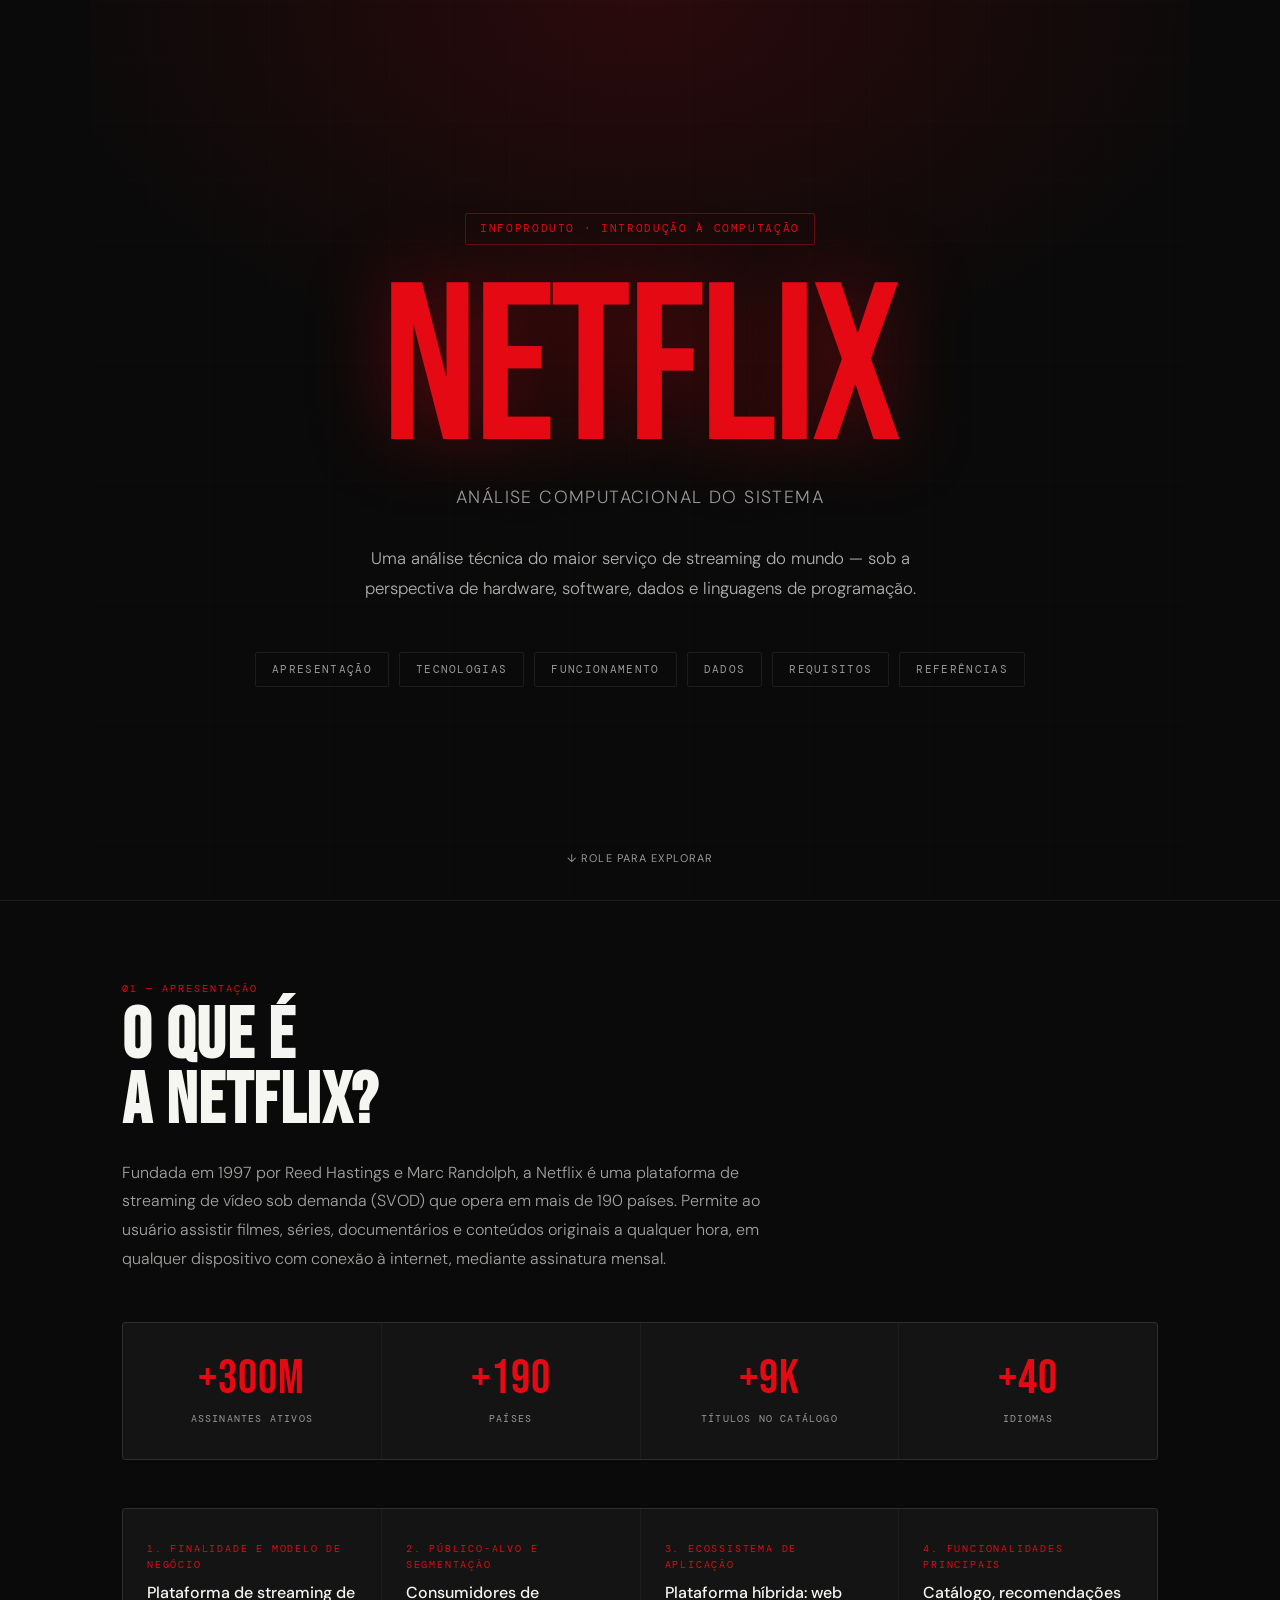
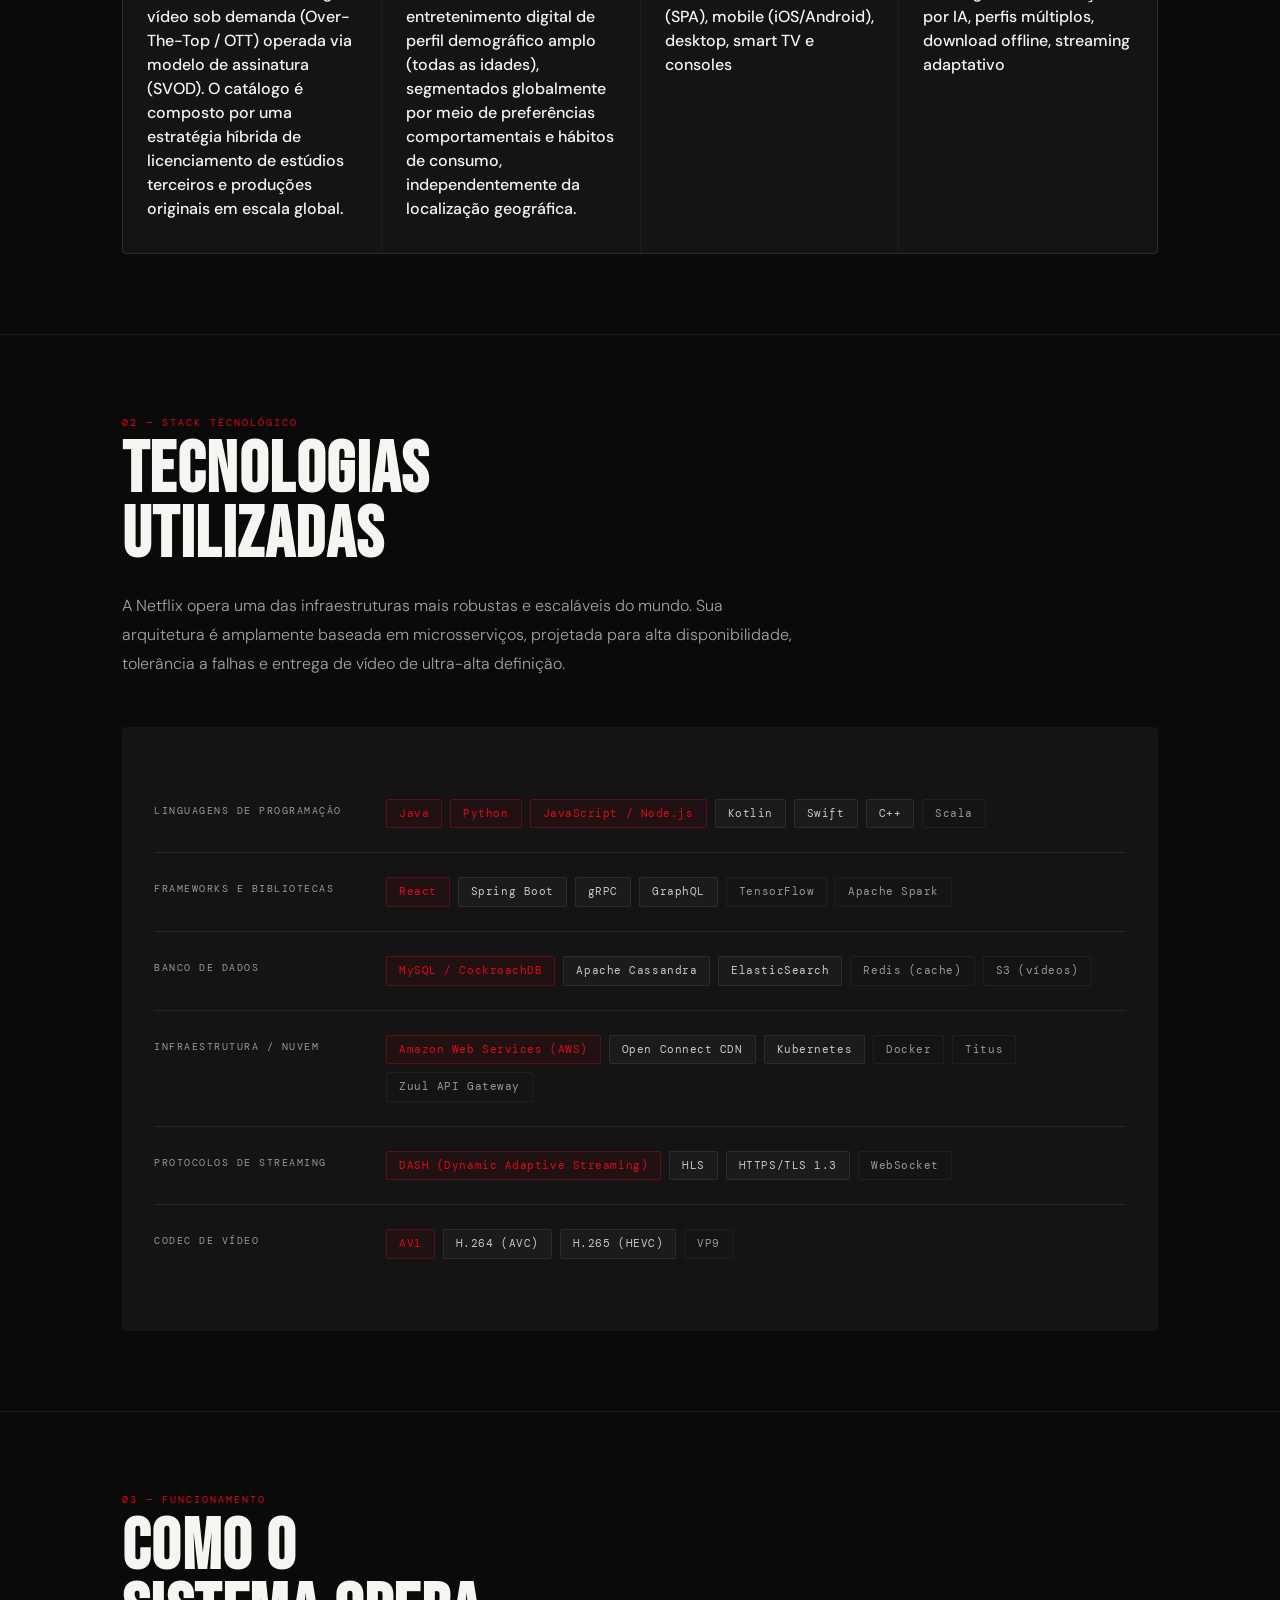
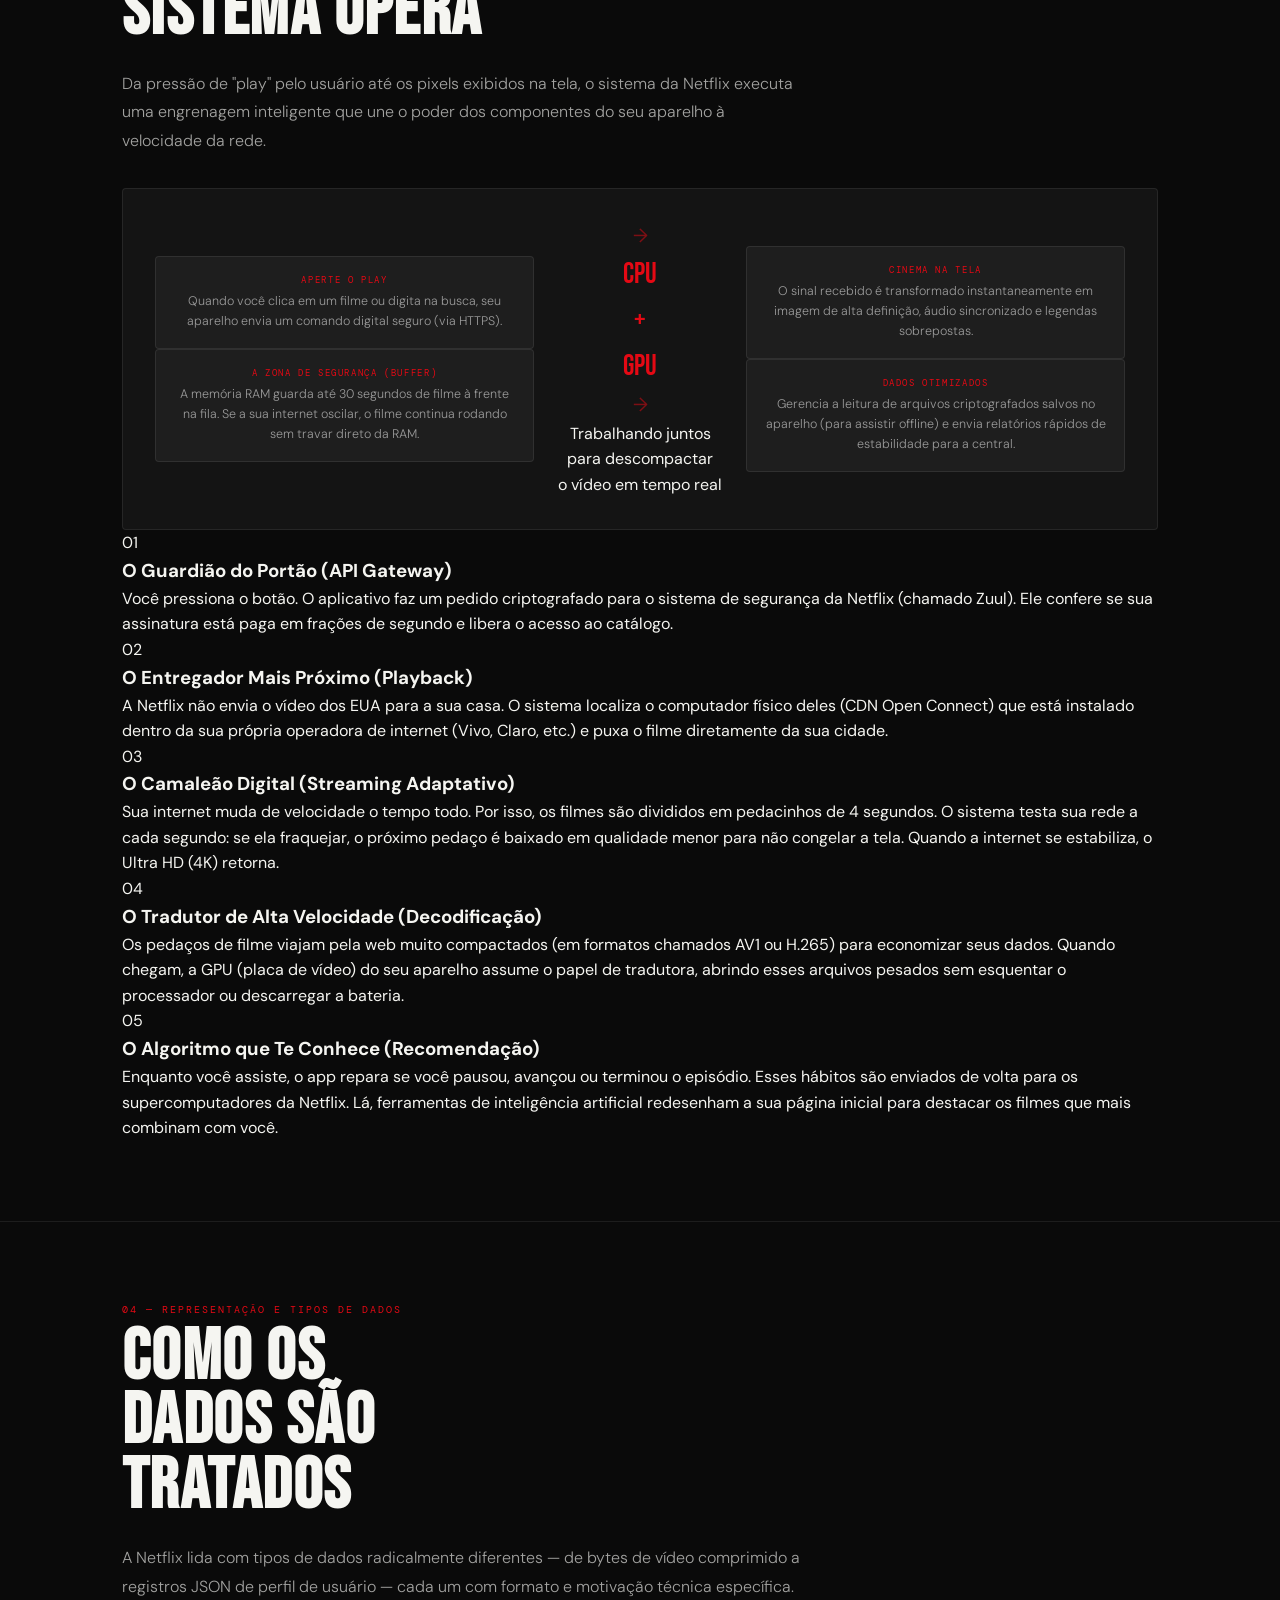
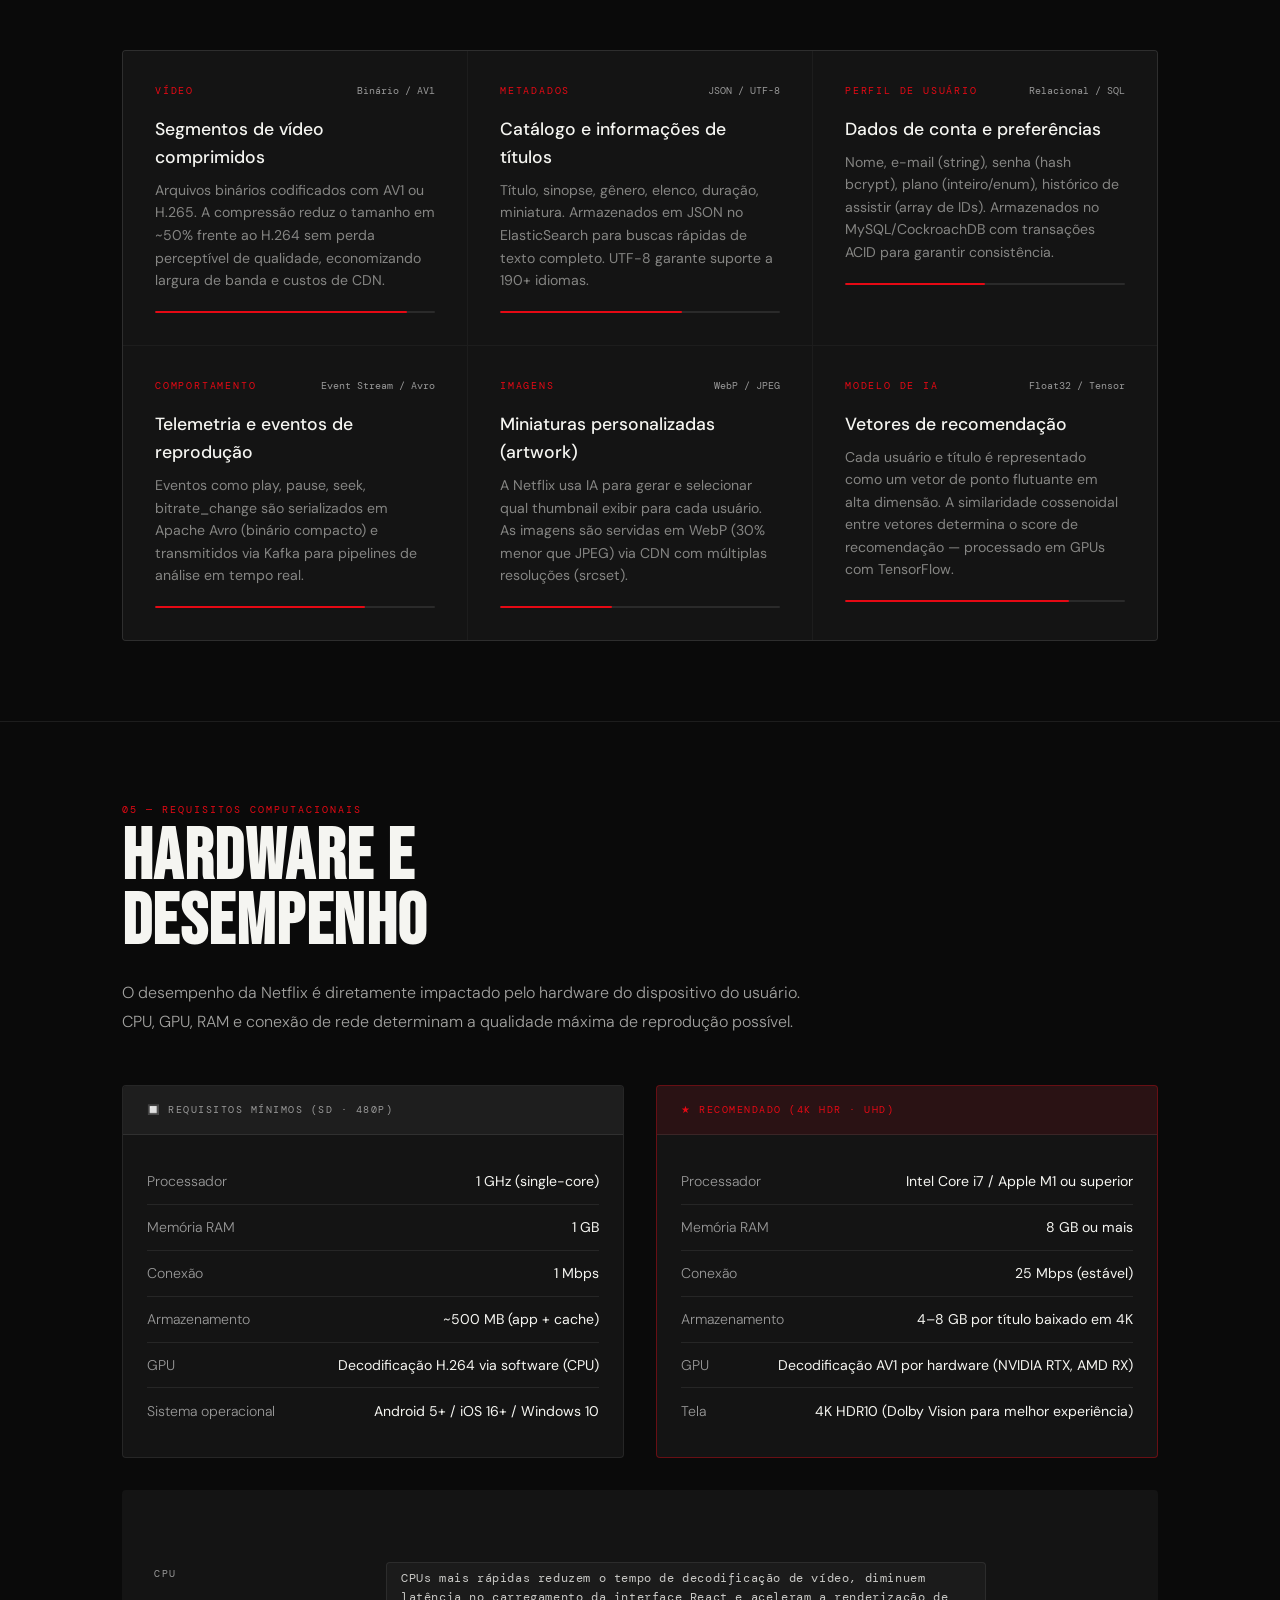
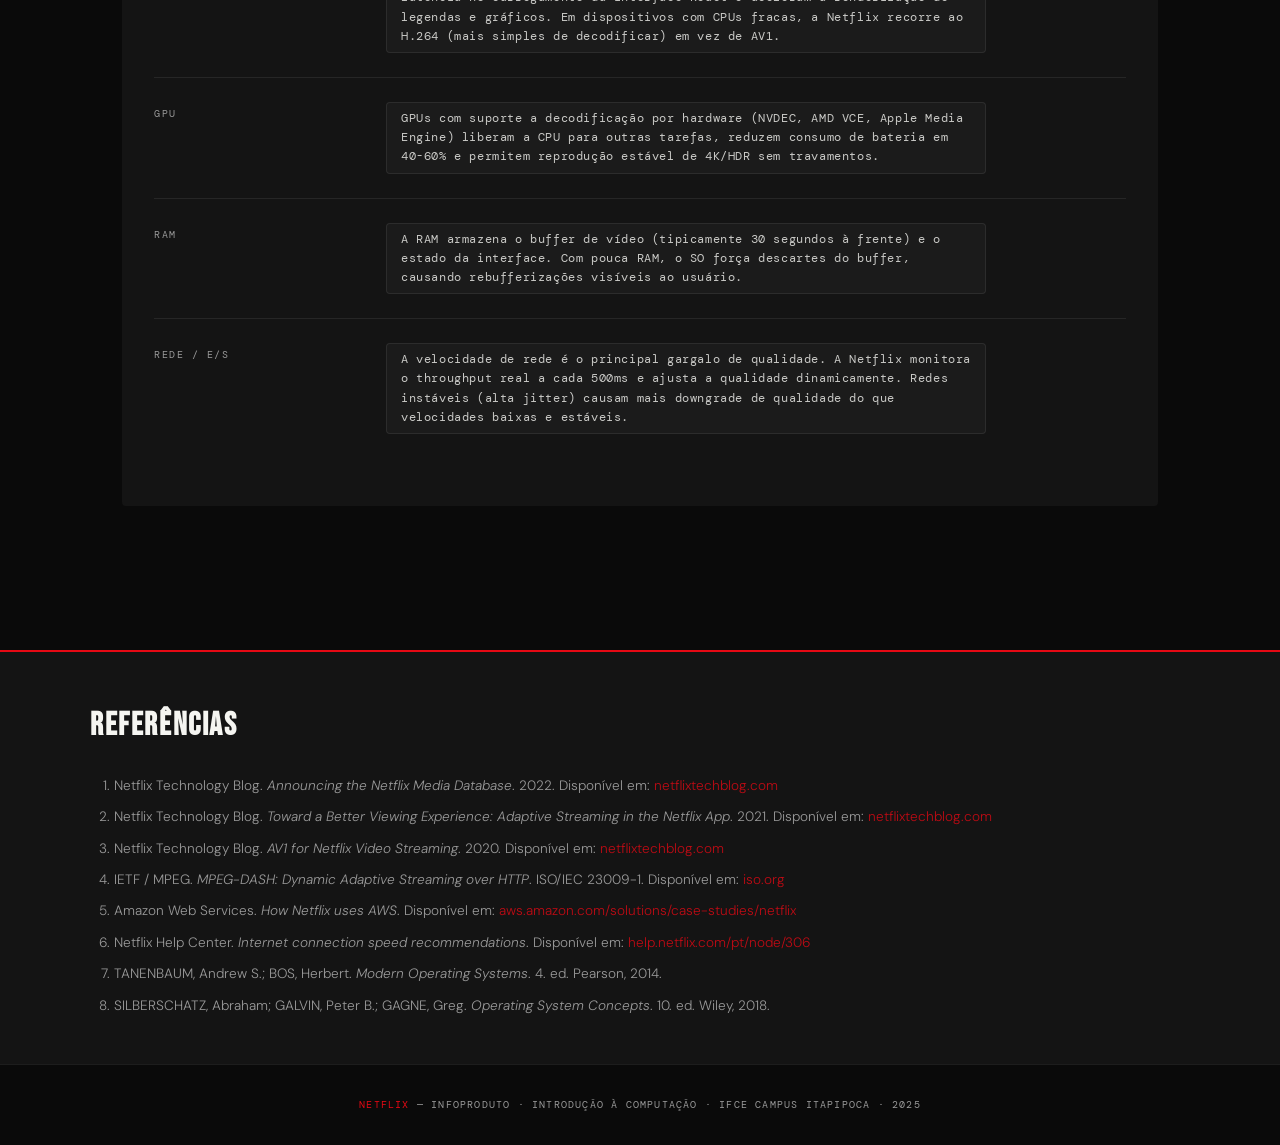
==== index.html @ 0d311b0b "chore: finalize information updates" ====
<!DOCTYPE html>
<html lang="pt-BR">

<head>
  <meta charset="UTF-8">
  <meta name="viewport" content="width=device-width, initial-scale=1.0">
  <title>Netflix</title>
  <link rel="preconnect" href="https://fonts.googleapis.com">
  <link
    href="https://fonts.googleapis.com/css2?family=Bebas+Neue&family=DM+Sans:ital,wght@0,300;0,400;0,500;0,700;1,300&family=DM+Mono:wght@400;500&display=swap"
    rel="stylesheet">

  <!-- Conecta o CSS -->
  <link rel="stylesheet" href="netflix-styles.css">
</head>

<body>
  <!-- HERO -->
  <section class="hero" id="topo">
    <div class="hero-badge">Infoproduto · Introdução à Computação</div>
    <div class="hero-logo">Netflix</div>
    <div class="hero-subtitle">Análise Computacional do Sistema</div>
    <p class="hero-desc">
      Uma análise técnica do maior serviço de streaming do mundo — sob a perspectiva de hardware, software, dados e
      linguagens de programação.
    </p>
    <nav class="hero-nav">
      <a href="#apresentacao">Apresentação</a>
      <a href="#tecnologias">Tecnologias</a>
      <a href="#funcionamento">Funcionamento</a>
      <a href="#dados">Dados</a>
      <a href="#requisitos">Requisitos</a>
      <a href="#referencias">Referências</a>
    </nav>
    <div class="scroll-hint">↓ role para explorar</div>
  </section>

  <hr class="divider">

  <!-- APRESENTAÇÃO -->
  <section id="apresentacao">
    <div class="reveal">
      <div class="section-label">01 — Apresentação</div>
      <h2 class="section-title">O que é<br>a Netflix?</h2>
      <p class="section-body">
        Fundada em 1997 por Reed Hastings e Marc Randolph, a Netflix é uma plataforma de streaming de vídeo sob demanda
        (SVOD) que opera em mais de 190 países. Permite ao usuário assistir filmes, séries, documentários e conteúdos
        originais a qualquer hora, em qualquer dispositivo com conexão à internet, mediante assinatura mensal.
      </p>
    </div>

    <div class="stats-row reveal">
      <div class="stat-box">
        <div class="stat-num">+300M</div>
        <div class="stat-label">Assinantes ativos</div>
      </div>
      <div class="stat-box">
        <div class="stat-num">+190</div>
        <div class="stat-label">Países</div>
      </div>
      <div class="stat-box">
        <div class="stat-num">+9K</div>
        <div class="stat-label">Títulos no catálogo</div>
      </div>
      <div class="stat-box">
        <div class="stat-num">+40</div>
        <div class="stat-label">Idiomas</div>
      </div>
    </div>

    <div class="app-grid reveal">
      <div class="app-card">
        <div class="app-card-title">1. Finalidade e Modelo de Negócio</div>
        <div class="app-card-value">Plataforma de streaming de vídeo sob demanda (Over-The-Top / OTT) operada via modelo
          de assinatura (SVOD). O catálogo é composto por uma estratégia híbrida de licenciamento de estúdios terceiros
          e produções originais em escala global.</div>
      </div>
      <div class="app-card">
        <div class="app-card-title">2. Público-Alvo e Segmentação</div>
        <div class="app-card-value">Consumidores de entretenimento digital de perfil demográfico amplo (todas as
          idades), segmentados globalmente por meio de preferências comportamentais e hábitos de consumo,
          independentemente da localização geográfica.</div>
      </div>
      <div class="app-card">
        <div class="app-card-title">3. Ecossistema de Aplicação</div>
        <div class="app-card-value">Plataforma híbrida: web (SPA), mobile (iOS/Android), desktop, smart TV e consoles
        </div>
      </div>
      <div class="app-card">
        <div class="app-card-title">4. Funcionalidades Principais</div>
        <div class="app-card-value">Catálogo, recomendações por IA, perfis múltiplos, download offline, streaming
          adaptativo</div>
      </div>
    </div>
  </section>

  <hr class="divider">

  <!-- TECNOLOGIAS -->
  <section id="tecnologias">
    <div class="reveal">
      <div class="section-label">02 — Stack Tecnológico</div>
      <h2 class="section-title">Tecnologias<br>Utilizadas</h2>
      <p class="section-body">
        A Netflix opera uma das infraestruturas mais robustas e escaláveis do mundo. Sua arquitetura é amplamente
        baseada em microsserviços, projetada para alta disponibilidade, tolerância a falhas e entrega de vídeo de
        ultra-alta definição.
      </p>
    </div>

    <div class="tech-section reveal">
      <div class="tech-row">
        <div class="tech-category">Linguagens de programação</div>
        <div class="tech-tags">
          <span class="tag tag-red">Java</span>
          <span class="tag tag-red">Python</span>
          <span class="tag tag-red">JavaScript / Node.js</span>
          <span class="tag tag-white">Kotlin</span>
          <span class="tag tag-white">Swift</span>
          <span class="tag tag-white">C++</span>
          <span class="tag tag-dim">Scala</span>
        </div>
      </div>
      <div class="tech-row">
        <div class="tech-category">Frameworks e bibliotecas</div>
        <div class="tech-tags">
          <span class="tag tag-red">React</span>
          <span class="tag tag-white">Spring Boot</span>
          <span class="tag tag-white">gRPC</span>
          <span class="tag tag-white">GraphQL</span>
          <span class="tag tag-dim">TensorFlow</span>
          <span class="tag tag-dim">Apache Spark</span>
        </div>
      </div>
      <div class="tech-row">
        <div class="tech-category">Banco de dados</div>
        <div class="tech-tags">
          <span class="tag tag-red">MySQL / CockroachDB</span>
          <span class="tag tag-white">Apache Cassandra</span>
          <span class="tag tag-white">ElasticSearch</span>
          <span class="tag tag-dim">Redis (cache)</span>
          <span class="tag tag-dim">S3 (vídeos)</span>
        </div>
      </div>
      <div class="tech-row">
        <div class="tech-category">Infraestrutura / Nuvem</div>
        <div class="tech-tags">
          <span class="tag tag-red">Amazon Web Services (AWS)</span>
          <span class="tag tag-white">Open Connect CDN</span>
          <span class="tag tag-white">Kubernetes</span>
          <span class="tag tag-dim">Docker</span>
          <span class="tag tag-dim">Titus</span>
          <span class="tag tag-dim">Zuul API Gateway</span>
        </div>
      </div>
      <div class="tech-row">
        <div class="tech-category">Protocolos de streaming</div>
        <div class="tech-tags">
          <span class="tag tag-red">DASH (Dynamic Adaptive Streaming)</span>
          <span class="tag tag-white">HLS</span>
          <span class="tag tag-white">HTTPS/TLS 1.3</span>
          <span class="tag tag-dim">WebSocket</span>
        </div>
      </div>
      <div class="tech-row">
        <div class="tech-category">Codec de vídeo</div>
        <div class="tech-tags">
          <span class="tag tag-red">AV1</span>
          <span class="tag tag-white">H.264 (AVC)</span>
          <span class="tag tag-white">H.265 (HEVC)</span>
          <span class="tag tag-dim">VP9</span>
        </div>
      </div>
    </div>
  </section>

  <hr class="divider">

  <!-- FUNCIONAMENTO -->
  <section id="funcionamento">
    <div class="reveal">
      <div class="section-label">03 — Funcionamento</div>
      <h2 class="section-title">Como o<br>Sistema Opera</h2>
      <p class="section-body">
        Da pressão de "play" pelo usuário até os pixels exibidos na tela, o sistema da Netflix executa uma engrenagem
        inteligente que une o poder dos componentes do seu aparelho à velocidade da rede.
      </p>
    </div>

    <!-- CPU/Memória diagram -->
    <div class="cpu-diagram reveal">
      <div>
        <div class="cpu-box margin-bottom-sm">
          <div class="cpu-box-title">Aperte o Play</div>
          <div class="cpu-box-sub">Quando você clica em um filme ou digita na busca, seu aparelho envia um comando
            digital seguro (via HTTPS).</div>
        </div>
        <div class="cpu-box">
          <div class="cpu-box-title">A Zona de Segurança (Buffer)</div>
          <div class="cpu-box-sub">A memória RAM guarda até 30 segundos de filme à frente na fila. Se a sua internet
            oscilar, o filme continua rodando sem travar direto da RAM.</div>
        </div>
      </div>

      <div class="cpu-center">
        <span class="arrow">→</span>
        <span class="cpu-center-label">CPU<br>+<br>GPU</span>
        <span class="arrow">→</span>
        <br>
        <span class="cpu-center-subtext">
          Trabalhando juntos<br>para descompactar<br>o vídeo em tempo real
        </span>
      </div>

      <div>
        <div class="cpu-box margin-bottom-sm">
          <div class="cpu-box-title">Cinema na Tela</div>
          <div class="cpu-box-sub">O sinal recebido é transformado instantaneamente em imagem de alta definição, áudio
            sincronizado e legendas sobrepostas.</div>
        </div>
        <div class="cpu-box">
          <div class="cpu-box-title">Dados Otimizados</div>
          <div class="cpu-box-sub">Gerencia a leitura de arquivos criptografados salvos no aparelho (para assistir
            offline) e envia relatórios rápidos de estabilidade para a central.</div>
        </div>
      </div>
    </div>

    <!-- <div class="flow reveal" style="margin-top:2rem"> -->
<div class="timeline-section reveal">
    
    <div class="timeline-item">
      <div class="timeline-num">01</div>
      <div class="timeline-content">
        <h3>O Guardião do Portão <span class="tech-term">(API Gateway)</span></h3>
        <p>Você pressiona o botão. O aplicativo faz um pedido criptografado para o sistema de segurança da Netflix (chamado Zuul). Ele confere se sua assinatura está paga em frações de segundo e libera o acesso ao catálogo.</p>
      </div>
    </div>

    <div class="timeline-item">
      <div class="timeline-num">02</div>
      <div class="timeline-content">
        <h3>O Entregador Mais Próximo <span class="tech-term">(Playback)</span></h3>
        <p>A Netflix não envia o vídeo dos EUA para a sua casa. O sistema localiza o computador físico deles (CDN Open Connect) que está instalado dentro da sua própria operadora de internet (Vivo, Claro, etc.) e puxa o filme diretamente da sua cidade.</p>
      </div>
    </div>

    <div class="timeline-item">
      <div class="timeline-num">03</div>
      <div class="timeline-content">
        <h3>O Camaleão Digital <span class="tech-term">(Streaming Adaptativo)</span></h3>
        <p>Sua internet muda de velocidade o tempo todo. Por isso, os filmes são divididos em pedacinhos de 4 segundos. O sistema testa sua rede a cada segundo: se ela fraquejar, o próximo pedaço é baixado em qualidade menor para não congelar a tela. Quando a internet se estabiliza, o Ultra HD (4K) retorna.</p>
      </div>
    </div>

    <div class="timeline-item">
      <div class="timeline-num">04</div>
      <div class="timeline-content">
        <h3>O Tradutor de Alta Velocidade <span class="tech-term">(Decodificação)</span></h3>
        <p>Os pedaços de filme viajam pela web muito compactados (em formatos chamados AV1 ou H.265) para economizar seus dados. Quando chegam, a GPU (placa de vídeo) do seu aparelho assume o papel de tradutora, abrindo esses arquivos pesados sem esquentar o processador ou descarregar a bateria.</p>
      </div>
    </div>

    <div class="timeline-item">
      <div class="timeline-num">05</div>
      <div class="timeline-content">
        <h3>O Algoritmo que Te Conhece <span class="tech-term">(Recomendação)</span></h3>
        <p>Enquanto você assiste, o app repara se você pausou, avançou ou terminou o episódio. Esses hábitos são enviados de volta para os supercomputadores da Netflix. Lá, ferramentas de inteligência artificial redesenham a sua página inicial para destacar os filmes que mais combinam com você.</p>
      </div>
    </div>

  </div>
</section>

<hr class="divider">

  <!-- DADOS -->
  <section id="dados">
    <div class="reveal">
      <div class="section-label">04 — Representação e Tipos de Dados</div>
      <h2 class="section-title">Como os<br>Dados São<br>Tratados</h2>
      <p class="section-body">
        A Netflix lida com tipos de dados radicalmente diferentes — de bytes de vídeo comprimido a registros JSON de
        perfil de usuário — cada um com formato e motivação técnica específica.
      </p>
    </div>

    <div class="data-grid reveal">
      <div class="data-card">
        <div class="data-card-header">
          <div class="data-type-label">Vídeo</div>
          <div class="data-format">Binário / AV1</div>
        </div>
        <div class="data-name">Segmentos de vídeo comprimidos</div>
        <div class="data-desc">Arquivos binários codificados com AV1 ou H.265. A compressão reduz o tamanho em ~50%
          frente ao H.264 sem perda perceptível de qualidade, economizando largura de banda e custos de CDN.</div>
        <div class="data-bar">
          <div class="data-bar-fill" style="width:90%"></div>
        </div>
      </div>
      <div class="data-card">
        <div class="data-card-header">
          <div class="data-type-label">Metadados</div>
          <div class="data-format">JSON / UTF-8</div>
        </div>
        <div class="data-name">Catálogo e informações de títulos</div>
        <div class="data-desc">Título, sinopse, gênero, elenco, duração, miniatura. Armazenados em JSON no ElasticSearch
          para buscas rápidas de texto completo. UTF-8 garante suporte a 190+ idiomas.</div>
        <div class="data-bar">
          <div class="data-bar-fill" style="width:65%"></div>
        </div>
      </div>
      <div class="data-card">
        <div class="data-card-header">
          <div class="data-type-label">Perfil de usuário</div>
          <div class="data-format">Relacional / SQL</div>
        </div>
        <div class="data-name">Dados de conta e preferências</div>
        <div class="data-desc">Nome, e-mail (string), senha (hash bcrypt), plano (inteiro/enum), histórico de assistir
          (array de IDs). Armazenados no MySQL/CockroachDB com transações ACID para garantir consistência.</div>
        <div class="data-bar">
          <div class="data-bar-fill" style="width:50%"></div>
        </div>
      </div>
      <div class="data-card">
        <div class="data-card-header">
          <div class="data-type-label">Comportamento</div>
          <div class="data-format">Event Stream / Avro</div>
        </div>
        <div class="data-name">Telemetria e eventos de reprodução</div>
        <div class="data-desc">Eventos como play, pause, seek, bitrate_change são serializados em Apache Avro (binário
          compacto) e transmitidos via Kafka para pipelines de análise em tempo real.</div>
        <div class="data-bar">
          <div class="data-bar-fill" style="width:75%"></div>
        </div>
      </div>
      <div class="data-card">
        <div class="data-card-header">
          <div class="data-type-label">Imagens</div>
          <div class="data-format">WebP / JPEG</div>
        </div>
        <div class="data-name">Miniaturas personalizadas (artwork)</div>
        <div class="data-desc">A Netflix usa IA para gerar e selecionar qual thumbnail exibir para cada usuário. As
          imagens são servidas em WebP (30% menor que JPEG) via CDN com múltiplas resoluções (srcset).</div>
        <div class="data-bar">
          <div class="data-bar-fill" style="width:40%"></div>
        </div>
      </div>
      <div class="data-card">
        <div class="data-card-header">
          <div class="data-type-label">Modelo de IA</div>
          <div class="data-format">Float32 / Tensor</div>
        </div>
        <div class="data-name">Vetores de recomendação</div>
        <div class="data-desc">Cada usuário e título é representado como um vetor de ponto flutuante em alta dimensão. A
          similaridade cossenoidal entre vetores determina o score de recomendação — processado em GPUs com TensorFlow.
        </div>
        <div class="data-bar">
          <div class="data-bar-fill" style="width:80%"></div>
        </div>
      </div>
    </div>
  </section>

  <hr class="divider">

  <!-- REQUISITOS -->
  <section id="requisitos">
    <div class="reveal">
      <div class="section-label">05 — Requisitos Computacionais</div>
      <h2 class="section-title">Hardware e<br>Desempenho</h2>
      <p class="section-body">
        O desempenho da Netflix é diretamente impactado pelo hardware do dispositivo do usuário. CPU, GPU, RAM e conexão
        de rede determinam a qualidade máxima de reprodução possível.
      </p>
    </div>

    <div class="req-container reveal">
      <div class="req-card">
        <div class="req-header">
          <div class="req-label">🔲 Requisitos mínimos (SD · 480p)</div>
        </div>
        <div class="req-body">
          <div class="req-row"><span class="req-key">Processador</span><span class="req-val">1 GHz (single-core)</span>
          </div>
          <div class="req-row"><span class="req-key">Memória RAM</span><span class="req-val">1 GB</span></div>
          <div class="req-row"><span class="req-key">Conexão</span><span class="req-val">1 Mbps</span></div>
          <div class="req-row"><span class="req-key">Armazenamento</span><span class="req-val">~500 MB (app +
              cache)</span></div>
          <div class="req-row"><span class="req-key">GPU</span><span class="req-val">Decodificação H.264 via software
              (CPU)</span></div>
          <div class="req-row"><span class="req-key">Sistema operacional</span><span class="req-val">Android 5+ / iOS
              16+ / Windows 10</span></div>
        </div>
      </div>
      <div class="req-card recommended">
        <div class="req-header rec-header">
          <div class="req-label rec">★ Recomendado (4K HDR · UHD)</div>
        </div>
        <div class="req-body">
          <div class="req-row"><span class="req-key">Processador</span><span class="req-val">Intel Core i7 / Apple M1 ou
              superior</span></div>
          <div class="req-row"><span class="req-key">Memória RAM</span><span class="req-val">8 GB ou mais</span></div>
          <div class="req-row"><span class="req-key">Conexão</span><span class="req-val">25 Mbps (estável)</span></div>
          <div class="req-row"><span class="req-key">Armazenamento</span><span class="req-val">4–8 GB por título baixado
              em 4K</span></div>
          <div class="req-row"><span class="req-key">GPU</span><span class="req-val">Decodificação AV1 por hardware
              (NVIDIA RTX, AMD RX)</span></div>
          <div class="req-row"><span class="req-key">Tela</span><span class="req-val">4K HDR10 (Dolby Vision para melhor
              experiência)</span></div>
        </div>
      </div>
    </div>

    <!-- Impacto do hardware -->
    <div class="tech-section reveal" style="margin-top:2rem">
      <div class="tech-row">
        <div class="tech-category">CPU</div>
        <div class="tech-tags">
          <span class="tag tag-white"
            style="font-size:12px;padding:6px 14px;white-space:normal;max-width:600px;border-radius:4px">
            CPUs mais rápidas reduzem o tempo de decodificação de vídeo, diminuem latência no carregamento da interface
            React e aceleram a renderização de legendas e gráficos. Em dispositivos com CPUs fracas, a Netflix recorre
            ao H.264 (mais simples de decodificar) em vez de AV1.
          </span>
        </div>
      </div>
      <div class="tech-row">
        <div class="tech-category">GPU</div>
        <div class="tech-tags">
          <span class="tag tag-white"
            style="font-size:12px;padding:6px 14px;white-space:normal;max-width:600px;border-radius:4px">
            GPUs com suporte a decodificação por hardware (NVDEC, AMD VCE, Apple Media Engine) liberam a CPU para outras
            tarefas, reduzem consumo de bateria em 40-60% e permitem reprodução estável de 4K/HDR sem travamentos.
          </span>
        </div>
      </div>
      <div class="tech-row">
        <div class="tech-category">RAM</div>
        <div class="tech-tags">
          <span class="tag tag-white"
            style="font-size:12px;padding:6px 14px;white-space:normal;max-width:600px;border-radius:4px">
            A RAM armazena o buffer de vídeo (tipicamente 30 segundos à frente) e o estado da interface. Com pouca RAM,
            o SO força descartes do buffer, causando rebufferizações visíveis ao usuário.
          </span>
        </div>
      </div>
      <div class="tech-row">
        <div class="tech-category">Rede / E/S</div>
        <div class="tech-tags">
          <span class="tag tag-white"
            style="font-size:12px;padding:6px 14px;white-space:normal;max-width:600px;border-radius:4px">
            A velocidade de rede é o principal gargalo de qualidade. A Netflix monitora o throughput real a cada 500ms e
            ajusta a qualidade dinamicamente. Redes instáveis (alta jitter) causam mais downgrade de qualidade do que
            velocidades baixas e estáveis.
          </span>
        </div>
      </div>
    </div>
  </section>

  <!-- REFERÊNCIAS -->
  <div class="refs" id="referencias">
    <div class="refs-inner">
      <h2>Referências</h2>
      <ol>
        <li>Netflix Technology Blog. <em>Announcing the Netflix Media Database</em>. 2022. Disponível em: <a
            href="https://netflixtechblog.com" target="_blank">netflixtechblog.com</a></li>
        <li>Netflix Technology Blog. <em>Toward a Better Viewing Experience: Adaptive Streaming in the Netflix App</em>.
          2021. Disponível em: <a href="https://netflixtechblog.com" target="_blank">netflixtechblog.com</a></li>
        <li>Netflix Technology Blog. <em>AV1 for Netflix Video Streaming</em>. 2020. Disponível em: <a
            href="https://netflixtechblog.com" target="_blank">netflixtechblog.com</a></li>
        <li>IETF / MPEG. <em>MPEG-DASH: Dynamic Adaptive Streaming over HTTP</em>. ISO/IEC 23009-1. Disponível em: <a
            href="https://www.iso.org" target="_blank">iso.org</a></li>
        <li>Amazon Web Services. <em>How Netflix uses AWS</em>. Disponível em: <a
            href="https://aws.amazon.com/solutions/case-studies/netflix/"
            target="_blank">aws.amazon.com/solutions/case-studies/netflix</a></li>
        <li>Netflix Help Center. <em>Internet connection speed recommendations</em>. Disponível em: <a
            href="https://help.netflix.com/pt/node/306" target="_blank">help.netflix.com/pt/node/306</a></li>
        <li>TANENBAUM, Andrew S.; BOS, Herbert. <em>Modern Operating Systems</em>. 4. ed. Pearson, 2014.</li>
        <li>SILBERSCHATZ, Abraham; GALVIN, Peter B.; GAGNE, Greg. <em>Operating System Concepts</em>. 10. ed. Wiley,
          2018.</li>
      </ol>
    </div>
  </div>

  <footer>
    <span>Netflix</span> — Infoproduto · Introdução à Computação · IFCE Campus Itapipoca · 2025
  </footer>
  <script src="netflix-script.js"></script>
</body>

</html>
---- netflix-styles.css ----
*, *::before, *::after { box-sizing: border-box; margin: 0; padding: 0; }

  :root {
    --red: #E50914;
    --red-dark: #b20710;
    --red-glow: rgba(229,9,20,0.18);
    --black: #0a0a0a;
    --surface: #141414;
    --surface2: #1e1e1e;
    --surface3: #2a2a2a;
    --text: #f5f5f1;
    --muted: #999;
    --border: rgba(255,255,255,0.08);
    --accent: #E50914;
  }

  html { scroll-behavior: smooth; }

  body {
    font-family: 'DM Sans', sans-serif;
    background: var(--black);
    color: var(--text);
    overflow-x: hidden;
    line-height: 1.6;
  }

  /* ── HERO ── */
  .hero {
    min-height: 100vh;
    display: flex;
    flex-direction: column;
    justify-content: center;
    align-items: center;
    text-align: center;
    position: relative;
    padding: 2rem;
    background:
      radial-gradient(ellipse 80% 60% at 50% 0%, rgba(229,9,20,0.15) 0%, transparent 70%),
      var(--black);
    overflow: hidden;
  }

  .hero::before {
    content: '';
    position: absolute;
    inset: 0;
    background-image:
      repeating-linear-gradient(0deg, transparent, transparent 59px, rgba(255,255,255,0.02) 60px),
      repeating-linear-gradient(90deg, transparent, transparent 59px, rgba(255,255,255,0.02) 60px);
    pointer-events: none;
  }

  .hero-badge {
    display: inline-block;
    font-family: 'DM Mono', monospace;
    font-size: 11px;
    letter-spacing: 0.15em;
    text-transform: uppercase;
    color: var(--red);
    border: 1px solid rgba(229,9,20,0.4);
    padding: 6px 14px;
    border-radius: 2px;
    margin-bottom: 2rem;
    animation: fadeUp 0.6s ease both;
  }

  .hero-logo {
    font-family: 'Bebas Neue', sans-serif;
    font-size: clamp(5rem, 18vw, 14rem);
    letter-spacing: -0.02em;
    color: var(--red);
    line-height: 0.85;
    animation: fadeUp 0.7s 0.1s ease both;
    text-shadow: 0 0 80px rgba(229,9,20,0.4);
  }

  .hero-subtitle {
    font-size: clamp(0.85rem, 2vw, 1.1rem);
    color: var(--muted);
    font-weight: 300;
    letter-spacing: 0.08em;
    text-transform: uppercase;
    margin-top: 1rem;
    animation: fadeUp 0.7s 0.2s ease both;
  }

  .hero-desc {
    max-width: 560px;
    font-size: 1.05rem;
    color: rgba(245,245,241,0.7);
    margin: 2rem auto 3rem;
    font-weight: 300;
    line-height: 1.8;
    animation: fadeUp 0.7s 0.3s ease both;
  }

  .hero-nav {
    display: flex;
    flex-wrap: wrap;
    gap: 10px;
    justify-content: center;
    animation: fadeUp 0.7s 0.4s ease both;
  }

  .hero-nav a {
    font-family: 'DM Mono', monospace;
    font-size: 11px;
    letter-spacing: 0.12em;
    text-transform: uppercase;
    color: var(--muted);
    text-decoration: none;
    border: 1px solid var(--border);
    padding: 8px 16px;
    border-radius: 2px;
    transition: all 0.2s;
  }

  .hero-nav a:hover {
    color: var(--text);
    border-color: rgba(255,255,255,0.25);
    background: rgba(255,255,255,0.04);
  }

  .scroll-hint {
    position: absolute;
    bottom: 2rem;
    font-size: 11px;
    color: var(--muted);
    letter-spacing: 0.1em;
    text-transform: uppercase;
    animation: pulse 2s infinite;
  }

  /* ── SECTIONS ── */
  section {
    padding: 5rem 2rem;
    max-width: 1100px;
    margin: 0 auto;
  }

  .section-label {
    font-family: 'DM Mono', monospace;
    font-size: 10px;
    letter-spacing: 0.2em;
    text-transform: uppercase;
    color: var(--red);
    margin-bottom: 0.5rem;
  }

  .section-title {
    font-family: 'Bebas Neue', sans-serif;
    font-size: clamp(2.5rem, 6vw, 4.5rem);
    line-height: 0.9;
    letter-spacing: 0.02em;
    margin-bottom: 1.5rem;
    color: var(--text);
  }

  .section-body {
    color: rgba(245,245,241,0.65);
    font-size: 1rem;
    line-height: 1.8;
    font-weight: 300;
    max-width: 680px;
  }

  /* ── DIVIDER ── */
  .divider {
    border: none;
    border-top: 1px solid var(--border);
    margin: 0;
  }

  /* ── APRESENTAÇÃO ── */
  .app-grid {
    display: grid;
    grid-template-columns: repeat(auto-fit, minmax(220px, 1fr));
    gap: 1px;
    background: var(--border);
    border: 1px solid var(--border);
    border-radius: 4px;
    overflow: hidden;
    margin-top: 3rem;
  }

  .app-card {
    background: var(--surface);
    padding: 2rem 1.5rem;
    transition: background 0.2s;
  }

  .app-card:hover { background: var(--surface2); }

  .app-card-icon {
    font-size: 1.8rem;
    margin-bottom: 1rem;
  }

  .app-card-title {
    font-family: 'DM Mono', monospace;
    font-size: 10px;
    letter-spacing: 0.18em;
    text-transform: uppercase;
    color: var(--red);
    margin-bottom: 0.5rem;
  }

  .app-card-value {
    font-size: 1rem;
    color: var(--text);
    font-weight: 500;
    line-height: 1.5;
  }

  /* ── TECH STACK ── */
  .tech-section { background: var(--surface); border-radius: 4px; padding: 3rem 2rem; margin-top: 3rem; }

  .tech-row {
    display: grid;
    grid-template-columns: 200px 1fr;
    gap: 2rem;
    padding: 1.5rem 0;
    border-bottom: 1px solid var(--border);
    align-items: start;
  }

  .tech-row:last-child { border-bottom: none; }

  .tech-category {
    font-family: 'DM Mono', monospace;
    font-size: 10px;
    letter-spacing: 0.15em;
    text-transform: uppercase;
    color: var(--muted);
    padding-top: 4px;
  }

  .tech-tags {
    display: flex;
    flex-wrap: wrap;
    gap: 8px;
  }

  .tag {
    font-family: 'DM Mono', monospace;
    font-size: 11px;
    letter-spacing: 0.05em;
    padding: 5px 12px;
    border-radius: 2px;
    border: 1px solid;
  }

  .tag-red { color: var(--red); border-color: rgba(229,9,20,0.3); background: rgba(229,9,20,0.06); }
  .tag-white { color: rgba(245,245,241,0.8); border-color: var(--border); background: rgba(255,255,255,0.03); }
  .tag-dim { color: var(--muted); border-color: rgba(255,255,255,0.05); background: transparent; }

  /* ── FLOW ── */
  .flow {
    margin-top: 3rem;
    display: flex;
    flex-direction: column;
    gap: 1px;
  }

  .flow-step {
    display: grid;
    grid-template-columns: 80px 1fr;
    gap: 0;
    background: var(--border);
    border-radius: 0;
    overflow: hidden;
  }

  .flow-step:first-child { border-radius: 4px 4px 0 0; }
  .flow-step:last-child { border-radius: 0 0 4px 4px; }

  .flow-num {
    background: var(--surface2);
    display: flex;
    align-items: center;
    justify-content: center;
    font-family: 'Bebas Neue', sans-serif;
    font-size: 2rem;
    color: var(--red);
    padding: 2rem;
  }

  .flow-content {
    background: var(--surface);
    padding: 1.5rem 2rem;
  }

  .flow-content h3 {
    font-family: 'DM Mono', monospace;
    font-size: 11px;
    letter-spacing: 0.15em;
    text-transform: uppercase;
    color: var(--red);
    margin-bottom: 0.5rem;
  }

  .flow-content p {
    font-size: 0.95rem;
    color: rgba(245,245,241,0.65);
    line-height: 1.7;
    font-weight: 300;
  }

  .flow-content strong { color: var(--text); font-weight: 500; }

  /* ── DADOS ── */
  .data-grid {
    display: grid;
    grid-template-columns: repeat(auto-fit, minmax(300px, 1fr));
    gap: 1px;
    background: var(--border);
    border: 1px solid var(--border);
    border-radius: 4px;
    overflow: hidden;
    margin-top: 3rem;
  }

  .data-card {
    background: var(--surface);
    padding: 2rem;
  }

  .data-card-header {
    display: flex;
    justify-content: space-between;
    align-items: flex-start;
    margin-bottom: 1rem;
  }

  .data-type-label {
    font-family: 'DM Mono', monospace;
    font-size: 10px;
    letter-spacing: 0.18em;
    text-transform: uppercase;
    color: var(--red);
  }

  .data-format {
    font-family: 'DM Mono', monospace;
    font-size: 10px;
    color: var(--muted);
  }

  .data-name {
    font-size: 1.1rem;
    font-weight: 500;
    color: var(--text);
    margin-bottom: 0.5rem;
  }

  .data-desc {
    font-size: 0.88rem;
    color: rgba(245,245,241,0.5);
    line-height: 1.6;
  }

  .data-bar {
    margin-top: 1.2rem;
    height: 2px;
    background: var(--surface3);
    border-radius: 1px;
    overflow: hidden;
  }

  .data-bar-fill {
    height: 100%;
    background: var(--red);
    border-radius: 1px;
  }

  /* ── REQUISITOS ── */
  .req-container {
    display: grid;
    grid-template-columns: 1fr 1fr;
    gap: 2rem;
    margin-top: 3rem;
  }

  @media (max-width: 640px) {
    .req-container { grid-template-columns: 1fr; }
    .tech-row { grid-template-columns: 1fr; gap: 0.5rem; }
    .flow-step { grid-template-columns: 50px 1fr; }
    .flow-num { font-size: 1.5rem; padding: 1rem; }
  }

  .req-card {
    background: var(--surface);
    border: 1px solid var(--border);
    border-radius: 4px;
    overflow: hidden;
  }

  .req-card.recommended { border-color: rgba(229,9,20,0.4); }

  .req-header {
    padding: 1rem 1.5rem;
    background: var(--surface2);
    border-bottom: 1px solid var(--border);
    display: flex;
    align-items: center;
    gap: 0.5rem;
  }

  .req-header.rec-header { background: rgba(229,9,20,0.1); }

  .req-label {
    font-family: 'DM Mono', monospace;
    font-size: 10px;
    letter-spacing: 0.15em;
    text-transform: uppercase;
    color: var(--muted);
  }

  .req-label.rec { color: var(--red); }

  .req-body { padding: 1.5rem; }

  .req-row {
    display: flex;
    justify-content: space-between;
    align-items: flex-start;
    padding: 0.7rem 0;
    border-bottom: 1px solid var(--border);
    font-size: 0.88rem;
    gap: 1rem;
  }

  .req-row:last-child { border-bottom: none; }

  .req-key { color: var(--muted); font-weight: 300; flex-shrink: 0; }
  .req-val { color: var(--text); font-weight: 400; text-align: right; }

  /* ── STATS ── */
  .stats-row {
    display: grid;
    grid-template-columns: repeat(auto-fit, minmax(180px, 1fr));
    gap: 1px;
    background: var(--border);
    border: 1px solid var(--border);
    border-radius: 4px;
    overflow: hidden;
    margin: 3rem 0;
  }

  .stat-box {
    background: var(--surface);
    padding: 2rem 1.5rem;
    text-align: center;
  }

  .stat-num {
    font-family: 'Bebas Neue', sans-serif;
    font-size: 3rem;
    color: var(--red);
    line-height: 1;
    letter-spacing: 0.02em;
  }

  .stat-label {
    font-family: 'DM Mono', monospace;
    font-size: 10px;
    letter-spacing: 0.12em;
    text-transform: uppercase;
    color: var(--muted);
    margin-top: 0.5rem;
  }

  /* ── REFS ── */
  .refs {
    background: var(--surface);
    border-top: 2px solid var(--red);
    padding: 3rem 2rem;
    margin-top: 4rem;
  }

  .refs-inner { max-width: 1100px; margin: 0 auto; }

  .refs h2 {
    font-family: 'Bebas Neue', sans-serif;
    font-size: 2rem;
    color: var(--text);
    margin-bottom: 1.5rem;
    letter-spacing: 0.05em;
  }

  .refs ol {
    padding-left: 1.5rem;
    display: flex;
    flex-direction: column;
    gap: 0.6rem;
  }

  .refs li {
    font-size: 0.85rem;
    color: var(--muted);
    font-weight: 300;
    line-height: 1.6;
  }

  .refs li a { color: rgba(229,9,20,0.8); text-decoration: none; }
  .refs li a:hover { color: var(--red); }

  /* ── FOOTER ── */
  footer {
    background: var(--black);
    border-top: 1px solid var(--border);
    padding: 2rem;
    text-align: center;
    font-family: 'DM Mono', monospace;
    font-size: 10px;
    letter-spacing: 0.12em;
    text-transform: uppercase;
    color: var(--muted);
  }

  footer span { color: var(--red); }

  /* ── ANIMATIONS ── */
  @keyframes fadeUp {
    from { opacity: 0; transform: translateY(20px); }
    to { opacity: 1; transform: translateY(0); }
  }

  @keyframes pulse {
    0%, 100% { opacity: 0.4; }
    50% { opacity: 1; }
  }

  .reveal {
    opacity: 0;
    transform: translateY(24px);
    transition: opacity 0.6s ease, transform 0.6s ease;
  }
  .reveal.visible { opacity: 1; transform: none; }

  /* code blocks */
  .code-block {
    background: var(--surface2);
    border: 1px solid var(--border);
    border-radius: 4px;
    padding: 1.2rem 1.5rem;
    font-family: 'DM Mono', monospace;
    font-size: 0.8rem;
    color: rgba(245,245,241,0.6);
    line-height: 1.7;
    margin-top: 1rem;
    overflow-x: auto;
  }

  .code-block .kw { color: var(--red); }
  .code-block .str { color: #79c0ff; }
  .code-block .num { color: #f0883e; }
  .code-block .cm { color: #6e7681; }

  /* ── CPU diagram ── */
  .cpu-diagram {
    background: var(--surface);
    border: 1px solid var(--border);
    border-radius: 4px;
    padding: 2rem;
    margin-top: 2rem;
    display: grid;
    grid-template-columns: 1fr auto 1fr;
    gap: 1rem;
    align-items: center;
  }

  .cpu-box {
    background: var(--surface2);
    border: 1px solid var(--border);
    border-radius: 4px;
    padding: 1rem;
    text-align: center;
  }

  .cpu-box-title {
    font-family: 'DM Mono', monospace;
    font-size: 9px;
    letter-spacing: 0.18em;
    text-transform: uppercase;
    color: var(--red);
    margin-bottom: 0.3rem;
  }

  .cpu-box-sub {
    font-size: 0.78rem;
    color: var(--muted);
    font-weight: 300;
  }

  .cpu-center {
    text-align: center;
    padding: 0 0.5rem;
  }

  .cpu-center-label {
    font-family: 'Bebas Neue', sans-serif;
    font-size: 1.8rem;
    color: var(--red);
    display: block;
  }

  .arrow { color: rgba(229,9,20,0.5); font-size: 1.2rem; }
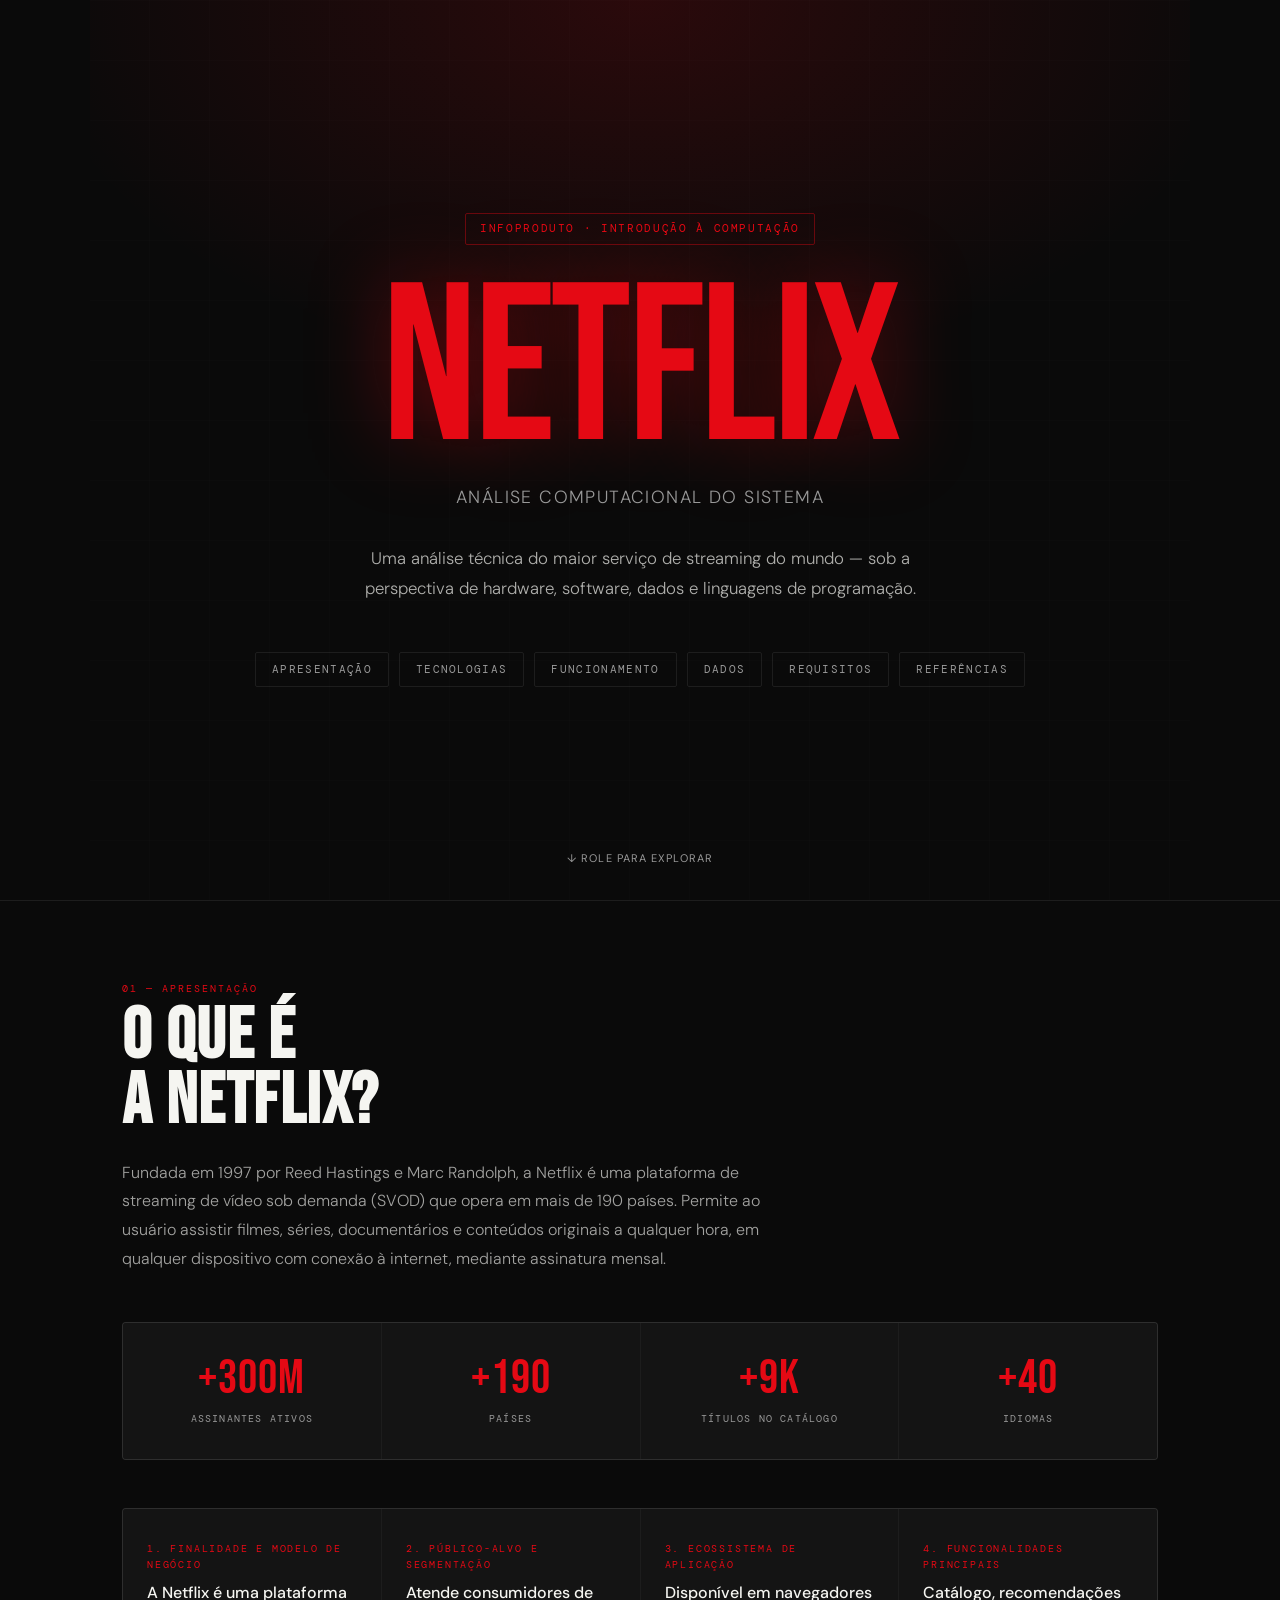
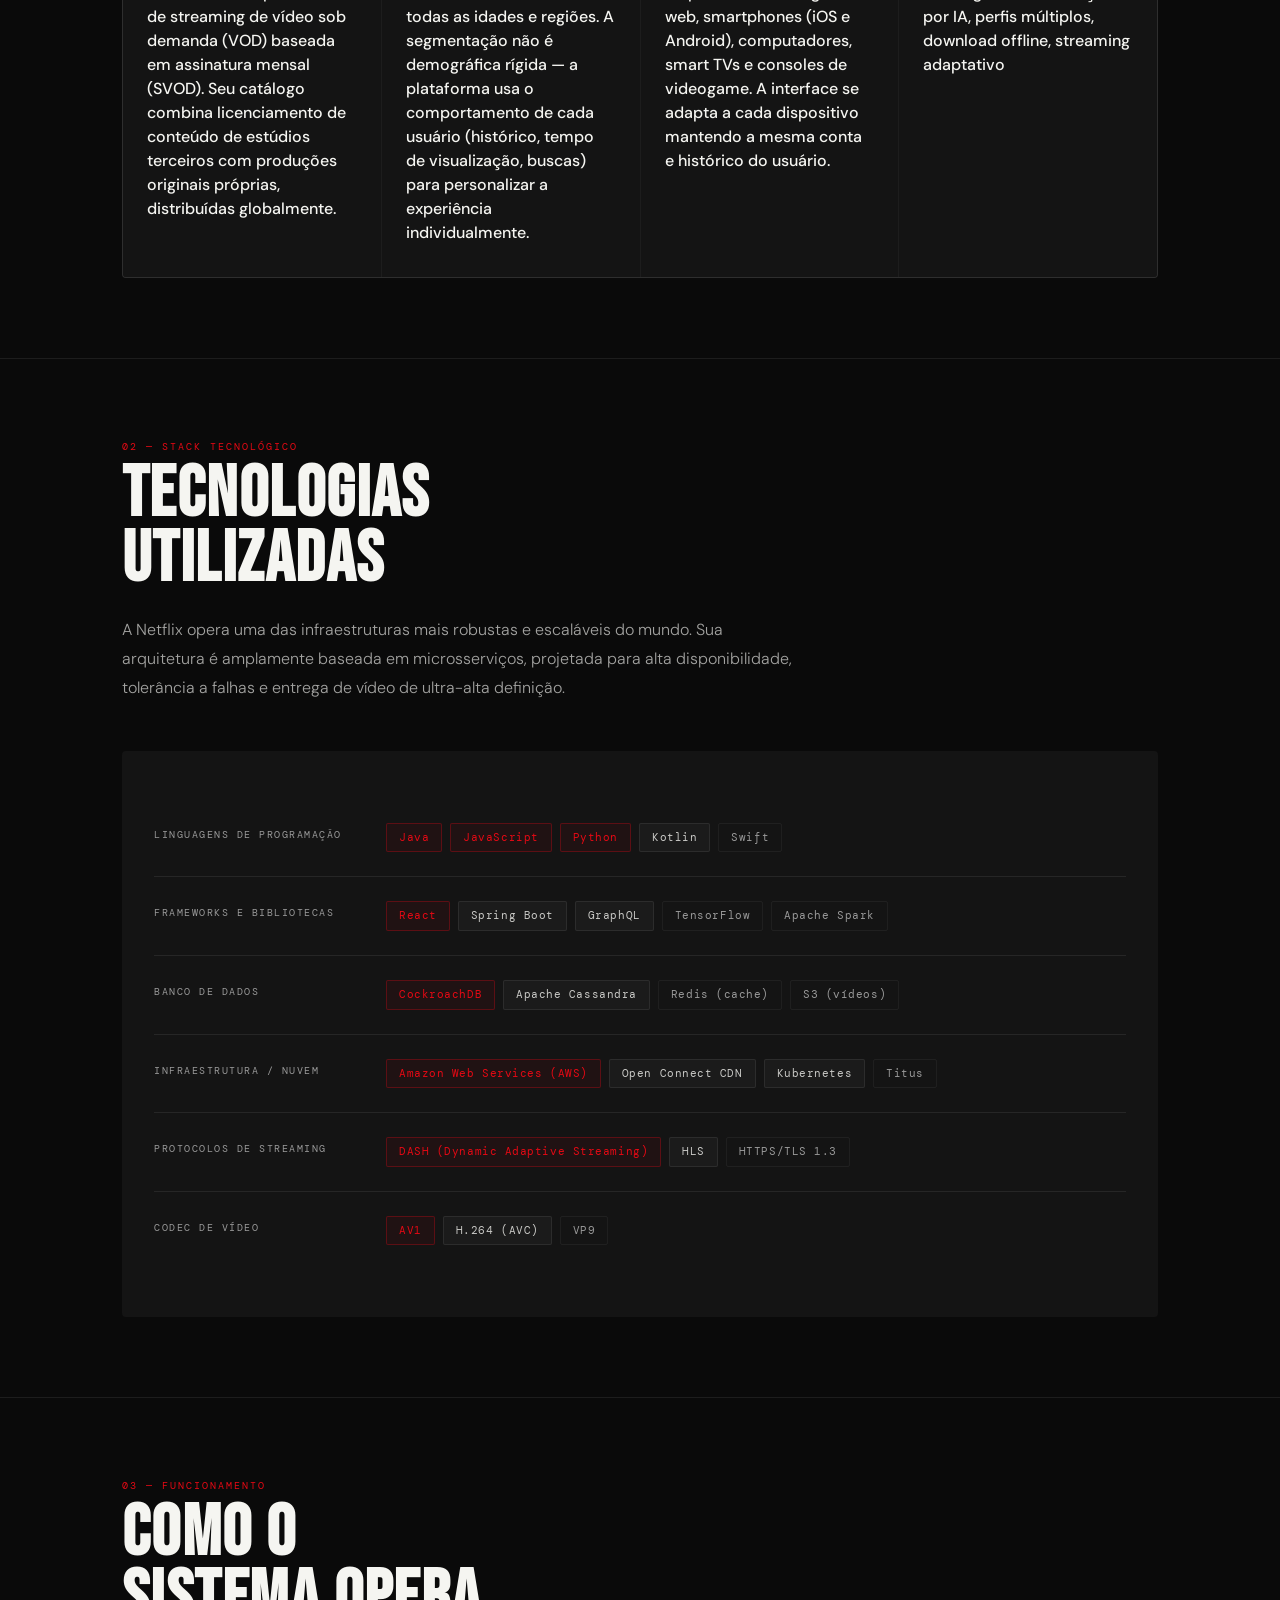
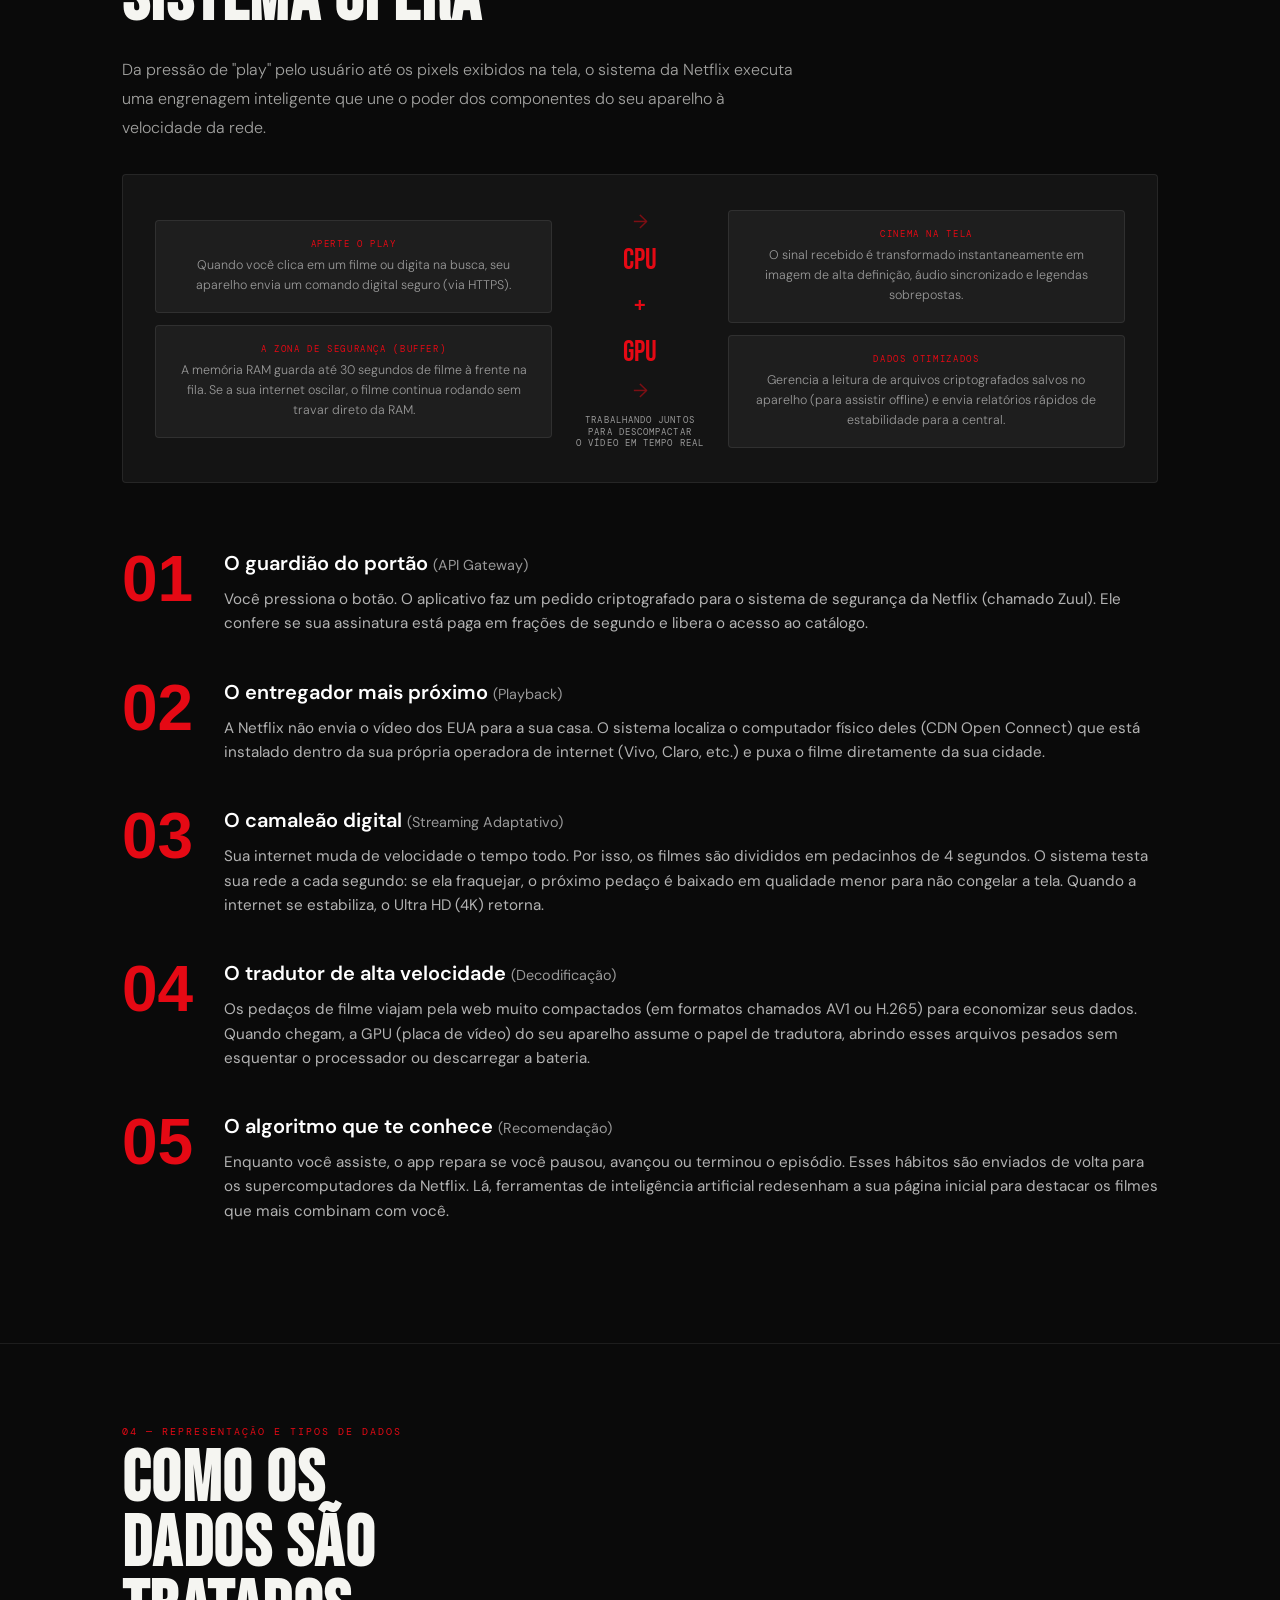
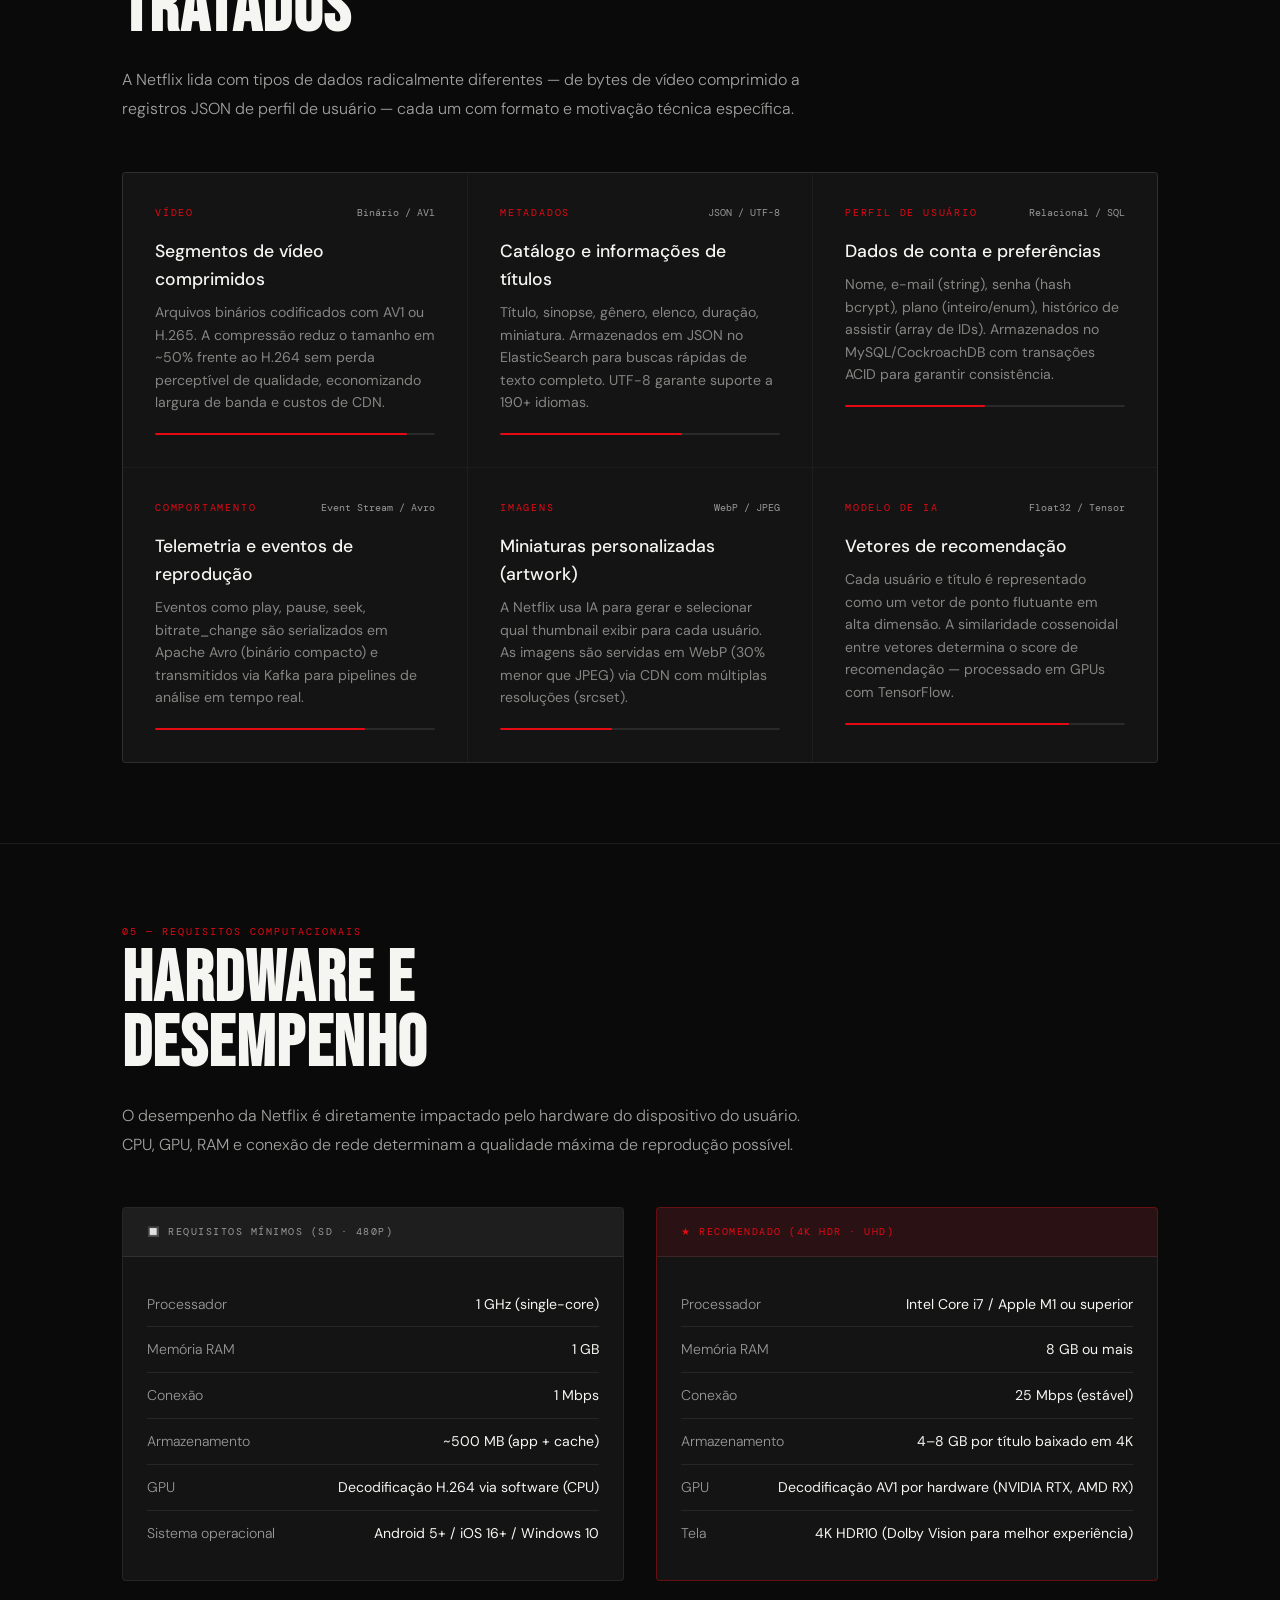
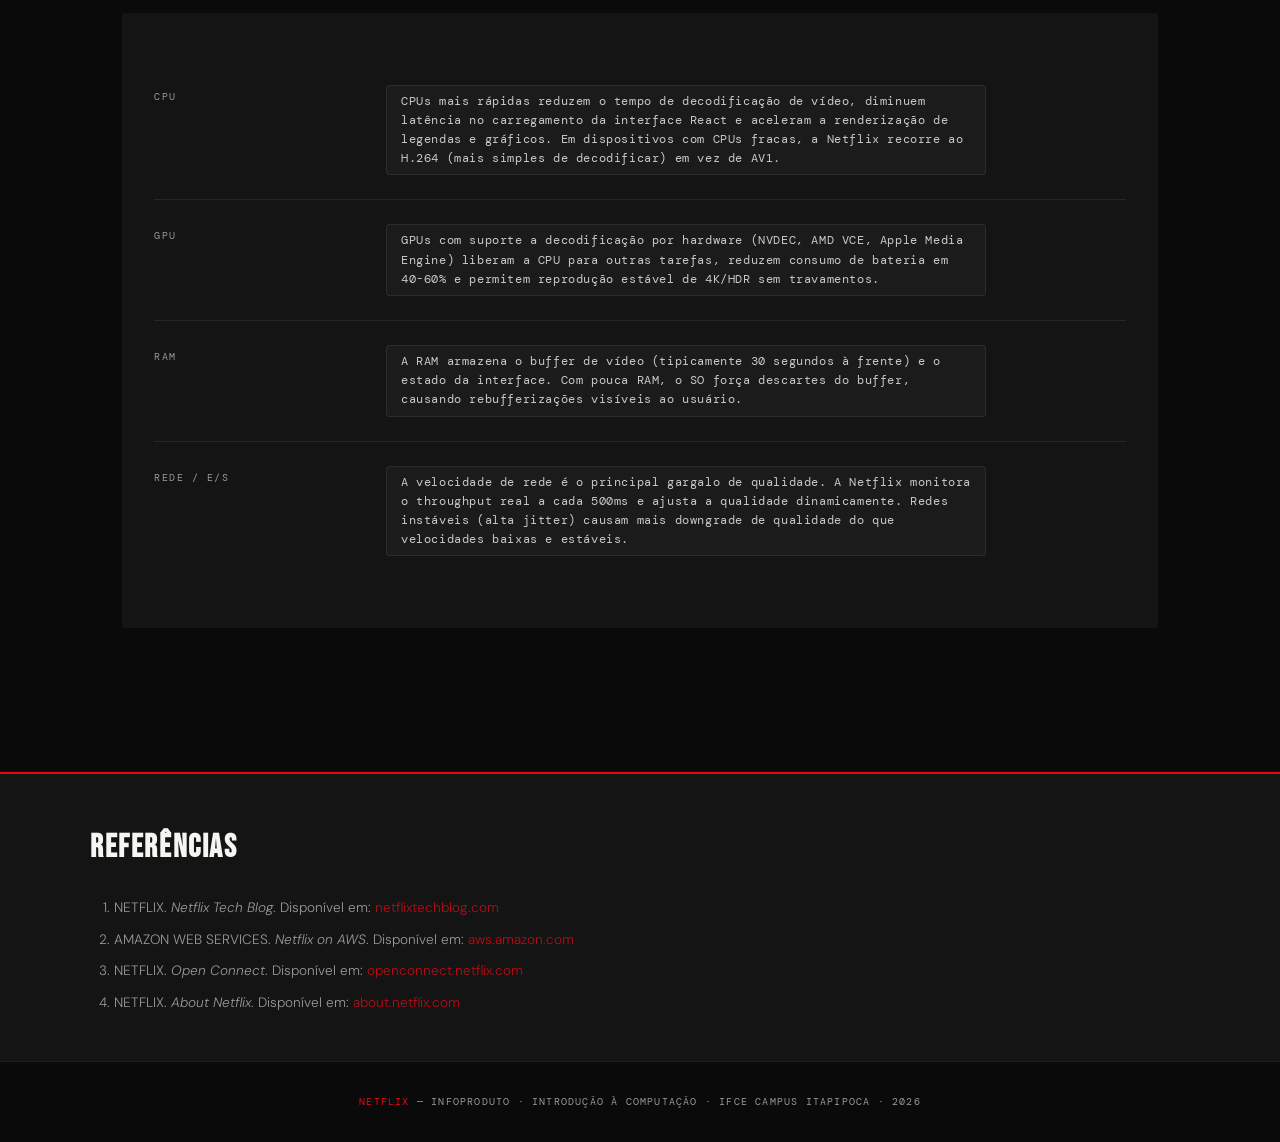
==== commit 59786ed2: "chore: update and clean up Netflix technologies section" ====
--- a/index.html
+++ b/index.html
@@ -71,19 +71,21 @@
     <div class="app-grid reveal">
       <div class="app-card">
         <div class="app-card-title">1. Finalidade e Modelo de Negócio</div>
-        <div class="app-card-value">Plataforma de streaming de vídeo sob demanda (Over-The-Top / OTT) operada via modelo
-          de assinatura (SVOD). O catálogo é composto por uma estratégia híbrida de licenciamento de estúdios terceiros
-          e produções originais em escala global.</div>
+        <div class="app-card-value">A Netflix é uma plataforma de streaming de vídeo sob demanda (VOD) baseada em
+          assinatura mensal (SVOD). Seu catálogo combina licenciamento de conteúdo de estúdios terceiros com produções
+          originais próprias, distribuídas globalmente.</div>
       </div>
       <div class="app-card">
         <div class="app-card-title">2. Público-Alvo e Segmentação</div>
-        <div class="app-card-value">Consumidores de entretenimento digital de perfil demográfico amplo (todas as
-          idades), segmentados globalmente por meio de preferências comportamentais e hábitos de consumo,
-          independentemente da localização geográfica.</div>
+        <div class="app-card-value">Atende consumidores de todas as idades e regiões. A segmentação não é demográfica
+          rígida — a plataforma usa o comportamento de cada usuário (histórico, tempo de visualização, buscas) para
+          personalizar a experiência individualmente.</div>
       </div>
       <div class="app-card">
         <div class="app-card-title">3. Ecossistema de Aplicação</div>
-        <div class="app-card-value">Plataforma híbrida: web (SPA), mobile (iOS/Android), desktop, smart TV e consoles
+        <div class="app-card-value">Disponível em navegadores web, smartphones (iOS e Android), computadores, smart TVs
+          e consoles de videogame. A interface se adapta a cada dispositivo mantendo a mesma conta e histórico do
+          usuário.
         </div>
       </div>
       <div class="app-card">
@@ -113,12 +115,10 @@
         <div class="tech-category">Linguagens de programação</div>
         <div class="tech-tags">
           <span class="tag tag-red">Java</span>
+          <span class="tag tag-red">JavaScript</span>
           <span class="tag tag-red">Python</span>
-          <span class="tag tag-red">JavaScript / Node.js</span>
           <span class="tag tag-white">Kotlin</span>
-          <span class="tag tag-white">Swift</span>
-          <span class="tag tag-white">C++</span>
-          <span class="tag tag-dim">Scala</span>
+          <span class="tag tag-dim">Swift</span>
         </div>
       </div>
       <div class="tech-row">
@@ -126,7 +126,6 @@
         <div class="tech-tags">
           <span class="tag tag-red">React</span>
           <span class="tag tag-white">Spring Boot</span>
-          <span class="tag tag-white">gRPC</span>
           <span class="tag tag-white">GraphQL</span>
           <span class="tag tag-dim">TensorFlow</span>
           <span class="tag tag-dim">Apache Spark</span>
@@ -135,9 +134,8 @@
       <div class="tech-row">
         <div class="tech-category">Banco de dados</div>
         <div class="tech-tags">
-          <span class="tag tag-red">MySQL / CockroachDB</span>
+          <span class="tag tag-red">CockroachDB</span>
           <span class="tag tag-white">Apache Cassandra</span>
-          <span class="tag tag-white">ElasticSearch</span>
           <span class="tag tag-dim">Redis (cache)</span>
           <span class="tag tag-dim">S3 (vídeos)</span>
         </div>
@@ -148,9 +146,7 @@
           <span class="tag tag-red">Amazon Web Services (AWS)</span>
           <span class="tag tag-white">Open Connect CDN</span>
           <span class="tag tag-white">Kubernetes</span>
-          <span class="tag tag-dim">Docker</span>
           <span class="tag tag-dim">Titus</span>
-          <span class="tag tag-dim">Zuul API Gateway</span>
         </div>
       </div>
       <div class="tech-row">
@@ -158,8 +154,7 @@
         <div class="tech-tags">
           <span class="tag tag-red">DASH (Dynamic Adaptive Streaming)</span>
           <span class="tag tag-white">HLS</span>
-          <span class="tag tag-white">HTTPS/TLS 1.3</span>
-          <span class="tag tag-dim">WebSocket</span>
+          <span class="tag tag-dim">HTTPS/TLS 1.3</span>
         </div>
       </div>
       <div class="tech-row">
@@ -167,7 +162,6 @@
         <div class="tech-tags">
           <span class="tag tag-red">AV1</span>
           <span class="tag tag-white">H.264 (AVC)</span>
-          <span class="tag tag-white">H.265 (HEVC)</span>
           <span class="tag tag-dim">VP9</span>
         </div>
       </div>
@@ -227,52 +221,62 @@
     </div>
 
     <!-- <div class="flow reveal" style="margin-top:2rem"> -->
-<div class="timeline-section reveal">
-    
-    <div class="timeline-item">
-      <div class="timeline-num">01</div>
-      <div class="timeline-content">
-        <h3>O Guardião do Portão <span class="tech-term">(API Gateway)</span></h3>
-        <p>Você pressiona o botão. O aplicativo faz um pedido criptografado para o sistema de segurança da Netflix (chamado Zuul). Ele confere se sua assinatura está paga em frações de segundo e libera o acesso ao catálogo.</p>
-      </div>
-    </div>
-
-    <div class="timeline-item">
-      <div class="timeline-num">02</div>
-      <div class="timeline-content">
-        <h3>O Entregador Mais Próximo <span class="tech-term">(Playback)</span></h3>
-        <p>A Netflix não envia o vídeo dos EUA para a sua casa. O sistema localiza o computador físico deles (CDN Open Connect) que está instalado dentro da sua própria operadora de internet (Vivo, Claro, etc.) e puxa o filme diretamente da sua cidade.</p>
-      </div>
-    </div>
-
-    <div class="timeline-item">
-      <div class="timeline-num">03</div>
-      <div class="timeline-content">
-        <h3>O Camaleão Digital <span class="tech-term">(Streaming Adaptativo)</span></h3>
-        <p>Sua internet muda de velocidade o tempo todo. Por isso, os filmes são divididos em pedacinhos de 4 segundos. O sistema testa sua rede a cada segundo: se ela fraquejar, o próximo pedaço é baixado em qualidade menor para não congelar a tela. Quando a internet se estabiliza, o Ultra HD (4K) retorna.</p>
-      </div>
-    </div>
-
-    <div class="timeline-item">
-      <div class="timeline-num">04</div>
-      <div class="timeline-content">
-        <h3>O Tradutor de Alta Velocidade <span class="tech-term">(Decodificação)</span></h3>
-        <p>Os pedaços de filme viajam pela web muito compactados (em formatos chamados AV1 ou H.265) para economizar seus dados. Quando chegam, a GPU (placa de vídeo) do seu aparelho assume o papel de tradutora, abrindo esses arquivos pesados sem esquentar o processador ou descarregar a bateria.</p>
-      </div>
-    </div>
-
-    <div class="timeline-item">
-      <div class="timeline-num">05</div>
-      <div class="timeline-content">
-        <h3>O Algoritmo que Te Conhece <span class="tech-term">(Recomendação)</span></h3>
-        <p>Enquanto você assiste, o app repara se você pausou, avançou ou terminou o episódio. Esses hábitos são enviados de volta para os supercomputadores da Netflix. Lá, ferramentas de inteligência artificial redesenham a sua página inicial para destacar os filmes que mais combinam com você.</p>
-      </div>
-    </div>
-
-  </div>
-</section>
-
-<hr class="divider">
+    <div class="timeline-section reveal">
+
+      <div class="timeline-item">
+        <div class="timeline-num">01</div>
+        <div class="timeline-content">
+          <h3>O guardião do portão <span class="tech-term">(API Gateway)</span></h3>
+          <p>Você pressiona o botão. O aplicativo faz um pedido criptografado para o sistema de segurança da Netflix
+            (chamado Zuul). Ele confere se sua assinatura está paga em frações de segundo e libera o acesso ao catálogo.
+          </p>
+        </div>
+      </div>
+
+      <div class="timeline-item">
+        <div class="timeline-num">02</div>
+        <div class="timeline-content">
+          <h3>O entregador mais próximo <span class="tech-term">(Playback)</span></h3>
+          <p>A Netflix não envia o vídeo dos EUA para a sua casa. O sistema localiza o computador físico deles (CDN Open
+            Connect) que está instalado dentro da sua própria operadora de internet (Vivo, Claro, etc.) e puxa o filme
+            diretamente da sua cidade.</p>
+        </div>
+      </div>
+
+      <div class="timeline-item">
+        <div class="timeline-num">03</div>
+        <div class="timeline-content">
+          <h3>O camaleão digital <span class="tech-term">(Streaming Adaptativo)</span></h3>
+          <p>Sua internet muda de velocidade o tempo todo. Por isso, os filmes são divididos em pedacinhos de 4
+            segundos. O sistema testa sua rede a cada segundo: se ela fraquejar, o próximo pedaço é baixado em qualidade
+            menor para não congelar a tela. Quando a internet se estabiliza, o Ultra HD (4K) retorna.</p>
+        </div>
+      </div>
+
+      <div class="timeline-item">
+        <div class="timeline-num">04</div>
+        <div class="timeline-content">
+          <h3>O tradutor de alta velocidade <span class="tech-term">(Decodificação)</span></h3>
+          <p>Os pedaços de filme viajam pela web muito compactados (em formatos chamados AV1 ou H.265) para economizar
+            seus dados. Quando chegam, a GPU (placa de vídeo) do seu aparelho assume o papel de tradutora, abrindo esses
+            arquivos pesados sem esquentar o processador ou descarregar a bateria.</p>
+        </div>
+      </div>
+
+      <div class="timeline-item">
+        <div class="timeline-num">05</div>
+        <div class="timeline-content">
+          <h3>O algoritmo que te conhece <span class="tech-term">(Recomendação)</span></h3>
+          <p>Enquanto você assiste, o app repara se você pausou, avançou ou terminou o episódio. Esses hábitos são
+            enviados de volta para os supercomputadores da Netflix. Lá, ferramentas de inteligência artificial
+            redesenham a sua página inicial para destacar os filmes que mais combinam com você.</p>
+        </div>
+      </div>
+
+    </div>
+  </section>
+
+  <hr class="divider">
 
   <!-- DADOS -->
   <section id="dados">
@@ -464,28 +468,23 @@
     <div class="refs-inner">
       <h2>Referências</h2>
       <ol>
-        <li>Netflix Technology Blog. <em>Announcing the Netflix Media Database</em>. 2022. Disponível em: <a
-            href="https://netflixtechblog.com" target="_blank">netflixtechblog.com</a></li>
-        <li>Netflix Technology Blog. <em>Toward a Better Viewing Experience: Adaptive Streaming in the Netflix App</em>.
-          2021. Disponível em: <a href="https://netflixtechblog.com" target="_blank">netflixtechblog.com</a></li>
-        <li>Netflix Technology Blog. <em>AV1 for Netflix Video Streaming</em>. 2020. Disponível em: <a
-            href="https://netflixtechblog.com" target="_blank">netflixtechblog.com</a></li>
-        <li>IETF / MPEG. <em>MPEG-DASH: Dynamic Adaptive Streaming over HTTP</em>. ISO/IEC 23009-1. Disponível em: <a
-            href="https://www.iso.org" target="_blank">iso.org</a></li>
-        <li>Amazon Web Services. <em>How Netflix uses AWS</em>. Disponível em: <a
-            href="https://aws.amazon.com/solutions/case-studies/netflix/"
-            target="_blank">aws.amazon.com/solutions/case-studies/netflix</a></li>
-        <li>Netflix Help Center. <em>Internet connection speed recommendations</em>. Disponível em: <a
-            href="https://help.netflix.com/pt/node/306" target="_blank">help.netflix.com/pt/node/306</a></li>
-        <li>TANENBAUM, Andrew S.; BOS, Herbert. <em>Modern Operating Systems</em>. 4. ed. Pearson, 2014.</li>
-        <li>SILBERSCHATZ, Abraham; GALVIN, Peter B.; GAGNE, Greg. <em>Operating System Concepts</em>. 10. ed. Wiley,
-          2018.</li>
+        <li>NETFLIX. <em>Netflix Tech Blog</em>. Disponível em: <a href="https://netflixtechblog.com"
+            target="_blank">netflixtechblog.com</a></li>
+
+        <li>AMAZON WEB SERVICES. <em>Netflix on AWS</em>. Disponível em: <a
+            href="https://aws.amazon.com/solutions/case-studies/netflix/" target="_blank">aws.amazon.com</a></li>
+
+        <li>NETFLIX. <em>Open Connect</em>. Disponível em: <a href="https://openconnect.netflix.com"
+            target="_blank">openconnect.netflix.com</a></li>
+
+        <li>NETFLIX. <em>About Netflix</em>. Disponível em: <a href="https://about.netflix.com/pt_br/leadership"
+            target="_blank">about.netflix.com</a></li>
       </ol>
     </div>
   </div>
 
   <footer>
-    <span>Netflix</span> — Infoproduto · Introdução à Computação · IFCE Campus Itapipoca · 2025
+    <span>Netflix</span> — Infoproduto · Introdução à Computação · IFCE Campus Itapipoca · 2026
   </footer>
   <script src="netflix-script.js"></script>
 </body>
--- a/netflix-styles.css
+++ b/netflix-styles.css
@@ -1,3 +1,64 @@
+.margin-bottom-sm {
+    margin-bottom: 0.75rem;
+}
+
+.cpu-center-subtext {
+    font-family: 'DM Mono', monospace;
+    font-size: 9px;
+    color: var(--muted);
+    letter-spacing: 0.12em;
+    text-transform: uppercase;
+    display: block;
+    margin-top: 8px;
+    line-height: 1.3;
+}
+
+/* Estrutura Geral da Linha do Tempo */
+.timeline-section {
+    margin-top: 4rem;
+    display: flex;
+    flex-direction: column;
+}
+
+.timeline-item {
+    display: flex;
+    margin-bottom: 2.5rem;
+    align-items: flex-start;
+}
+
+/* Estilização dos Números Grandes em Vermelho Netflix */
+.timeline-num {
+    font-family: 'Urbanist', 'Impact', sans-serif;
+    font-size: 4rem;
+    font-weight: bold;
+    color: #E50914;
+    line-height: 1;
+    margin-right: 2rem;
+    min-width: 70px;
+}
+
+/* Bloco de Conteúdo de cada Passo */
+.timeline-content h3 {
+    color: #fff;
+    font-size: 1.25rem;
+    margin-bottom: 0.5rem;
+    font-weight: 600;
+}
+
+.timeline-content p {
+    color: #b3b3b3;
+    line-height: 1.6;
+    font-size: 0.95rem;
+}
+
+/* Termos técnicos discretos em cinza ao lado do título */
+.tech-term {
+    color: var(--muted);
+    font-size: 0.9rem;
+    font-weight: normal;
+}
+
+
 *, *::before, *::after { box-sizing: border-box; margin: 0; padding: 0; }
 
   :root {
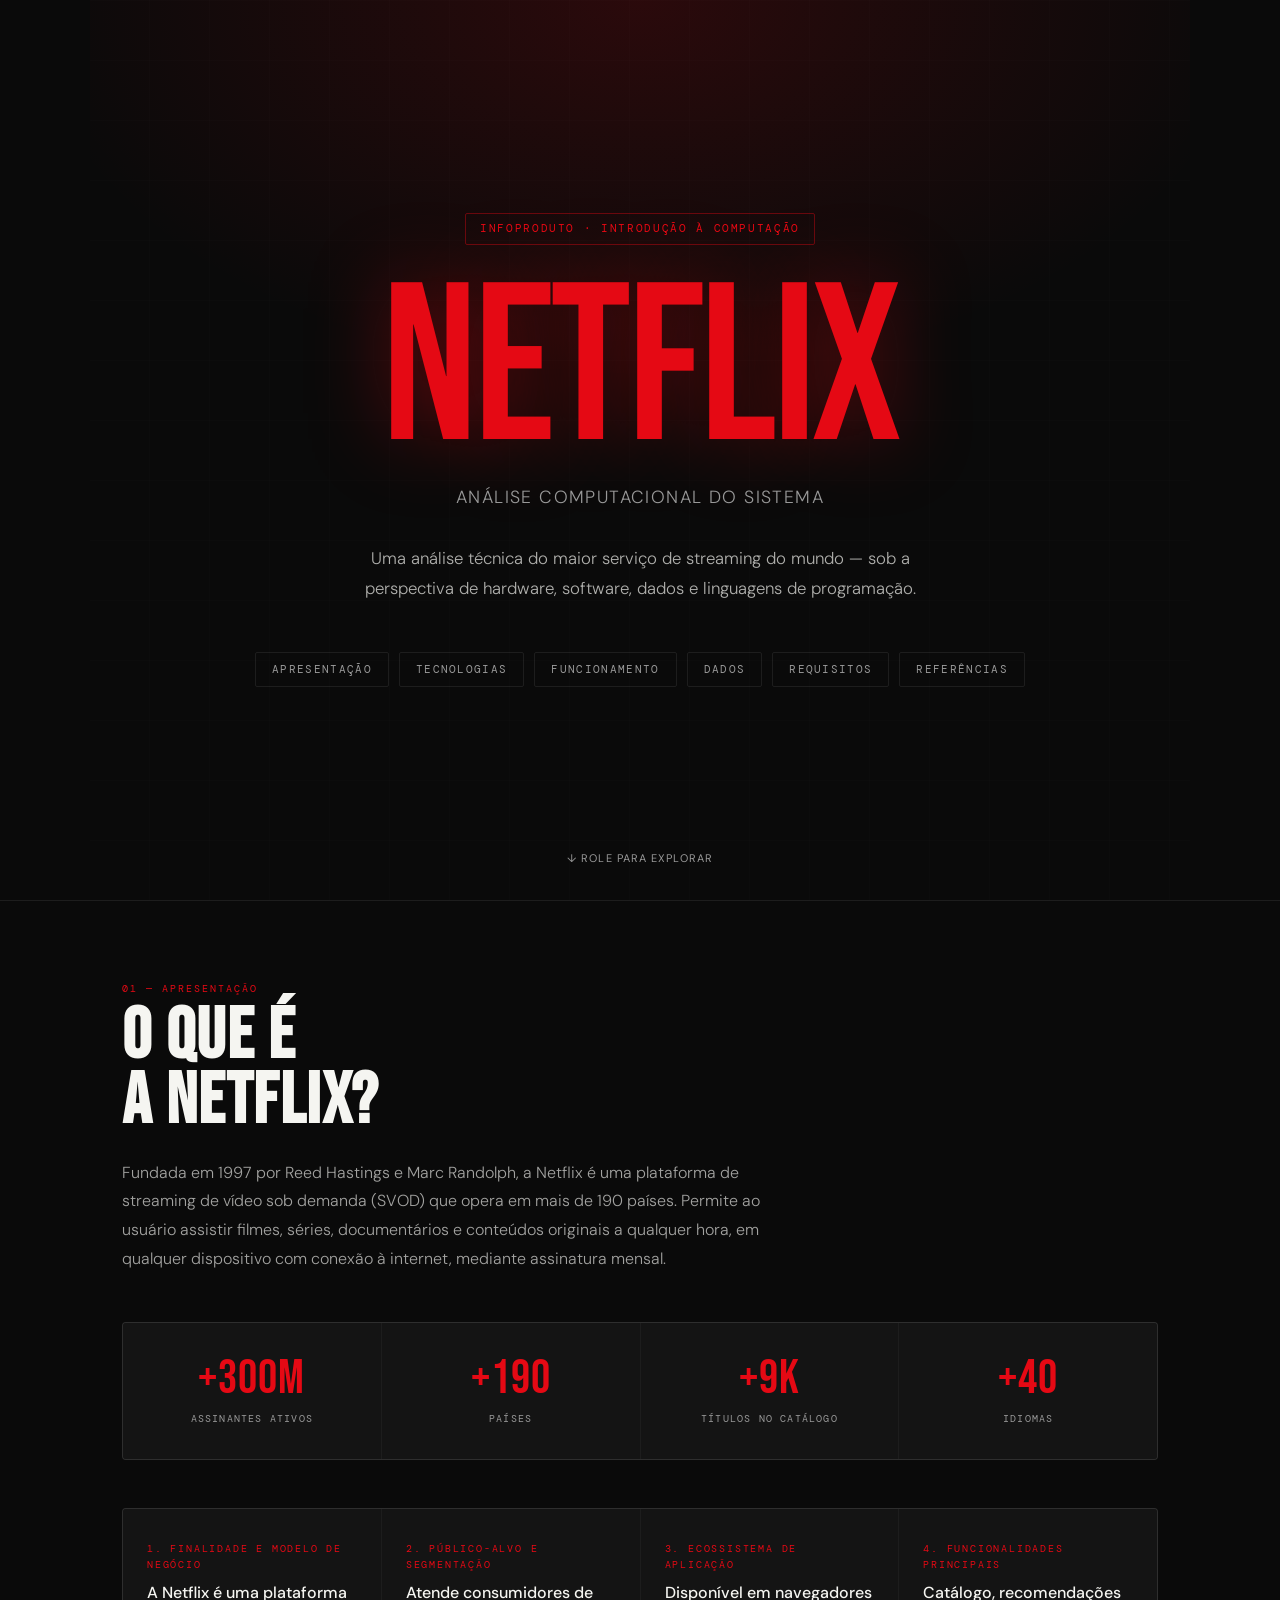
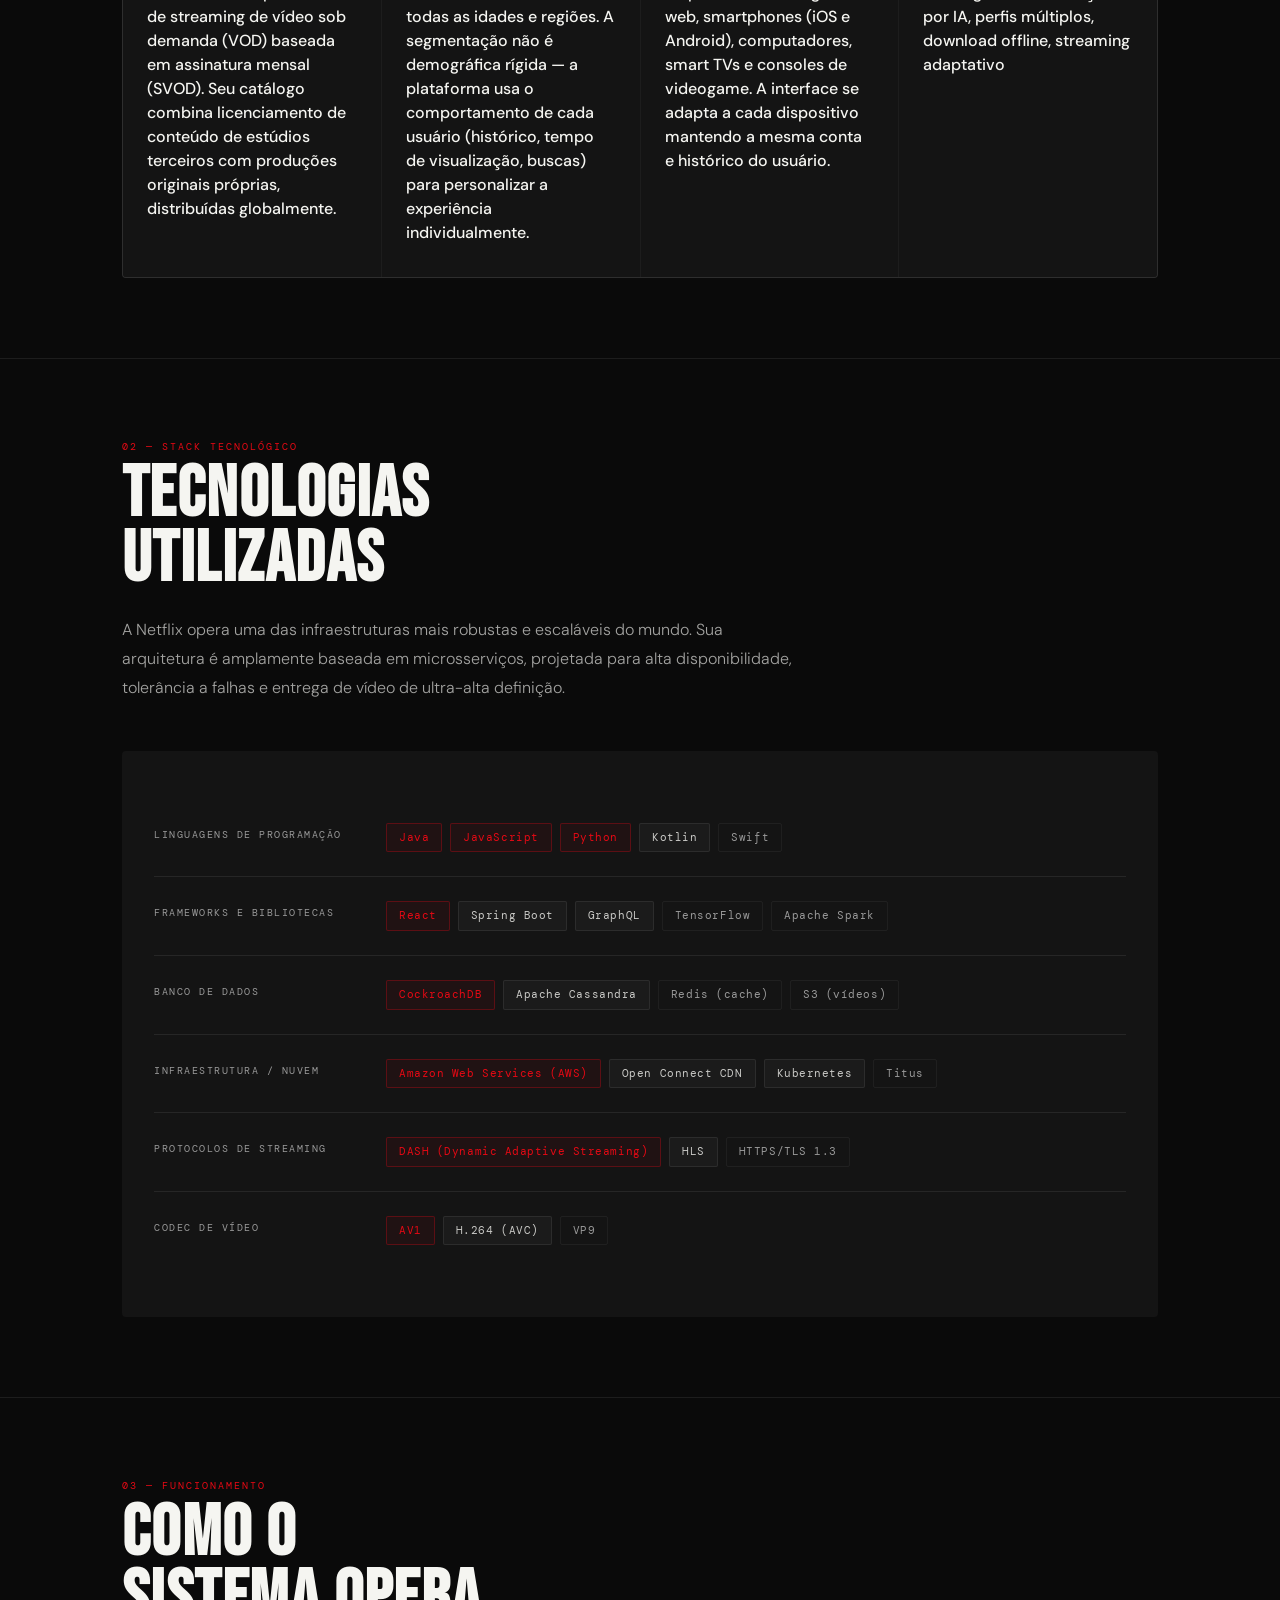
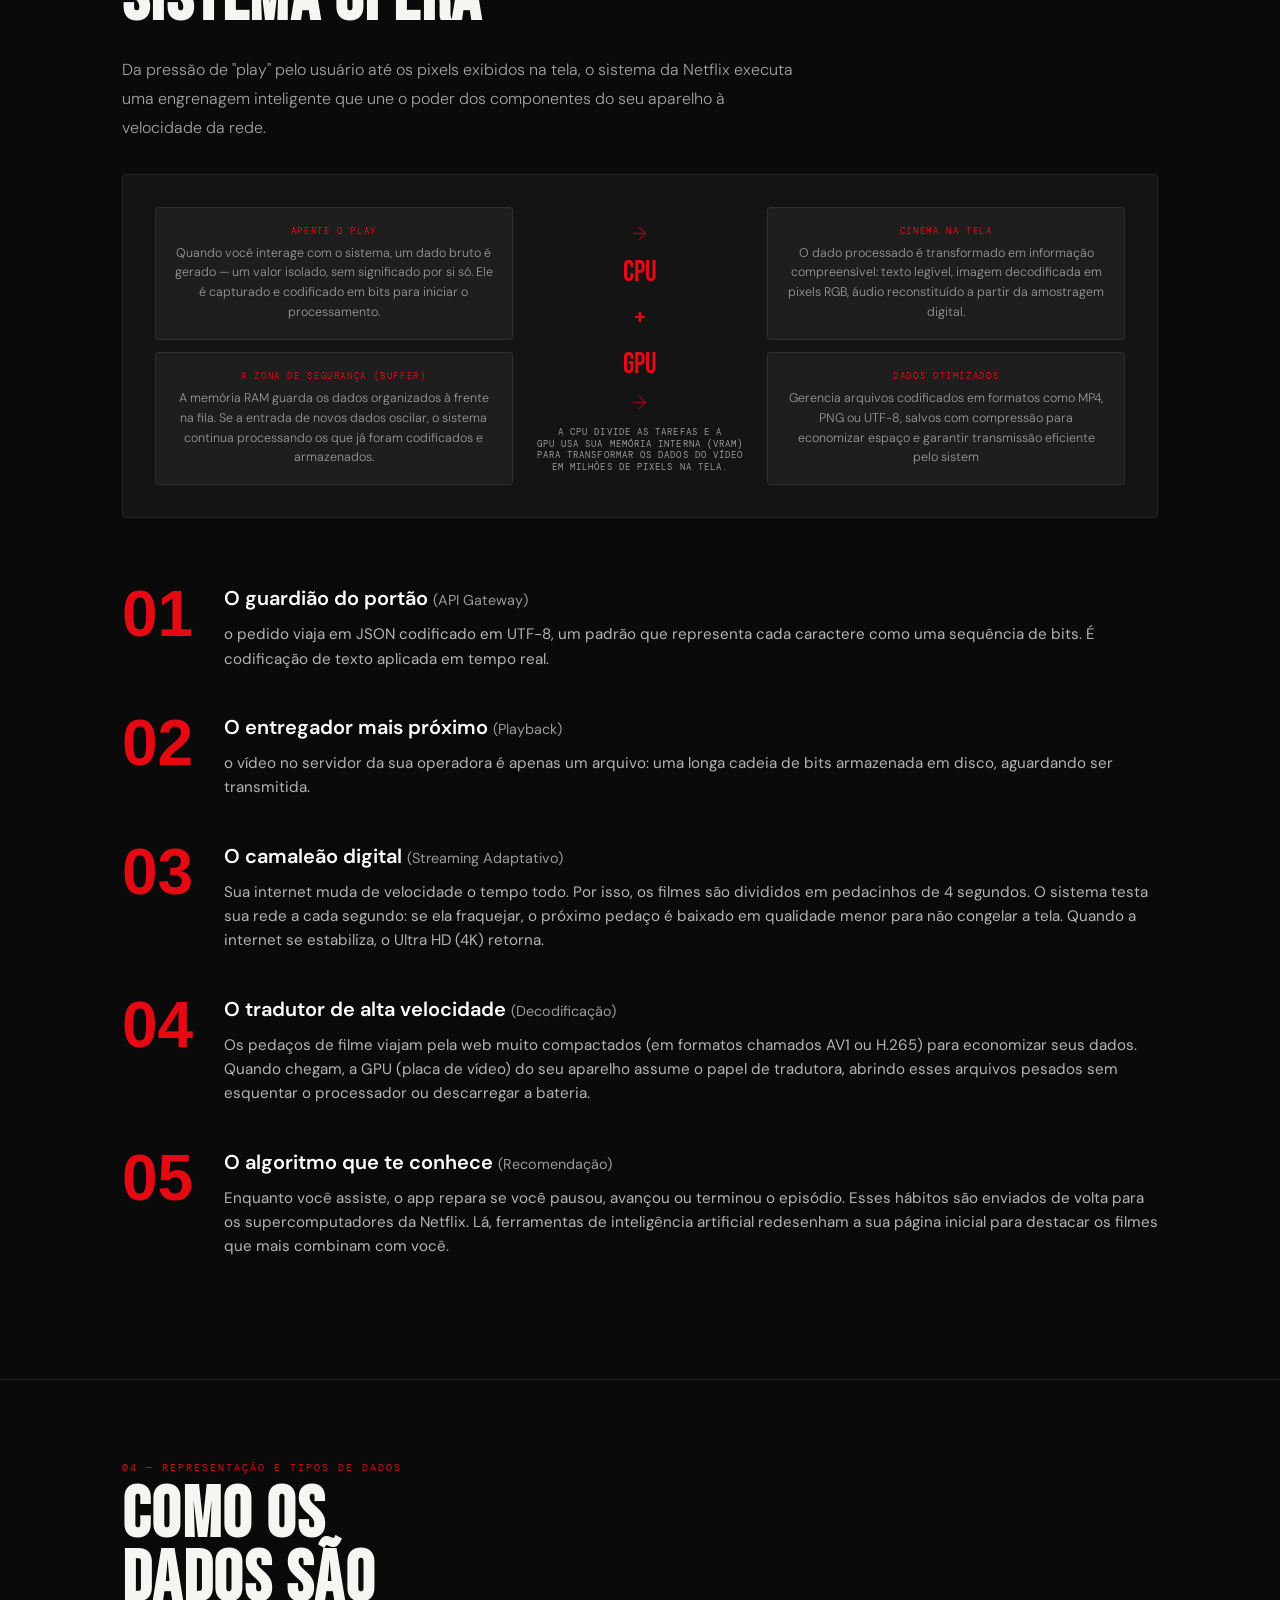
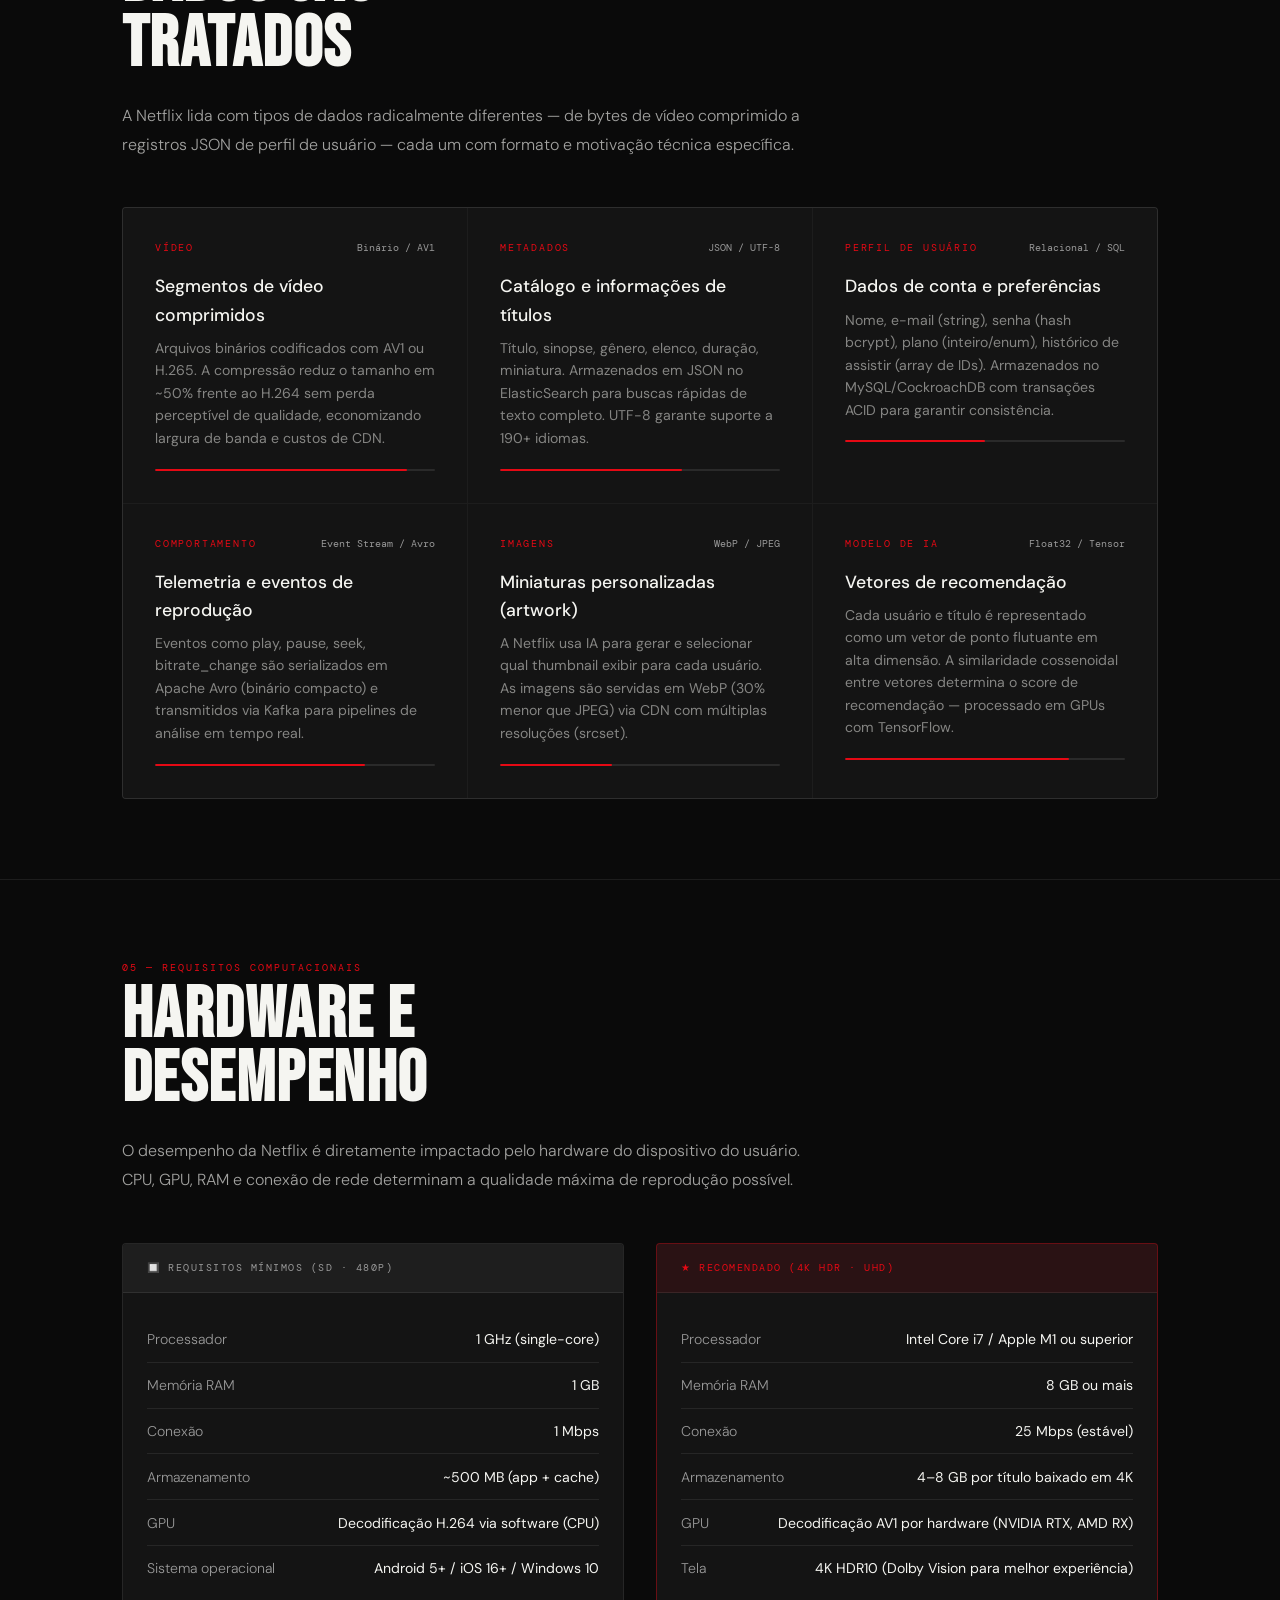
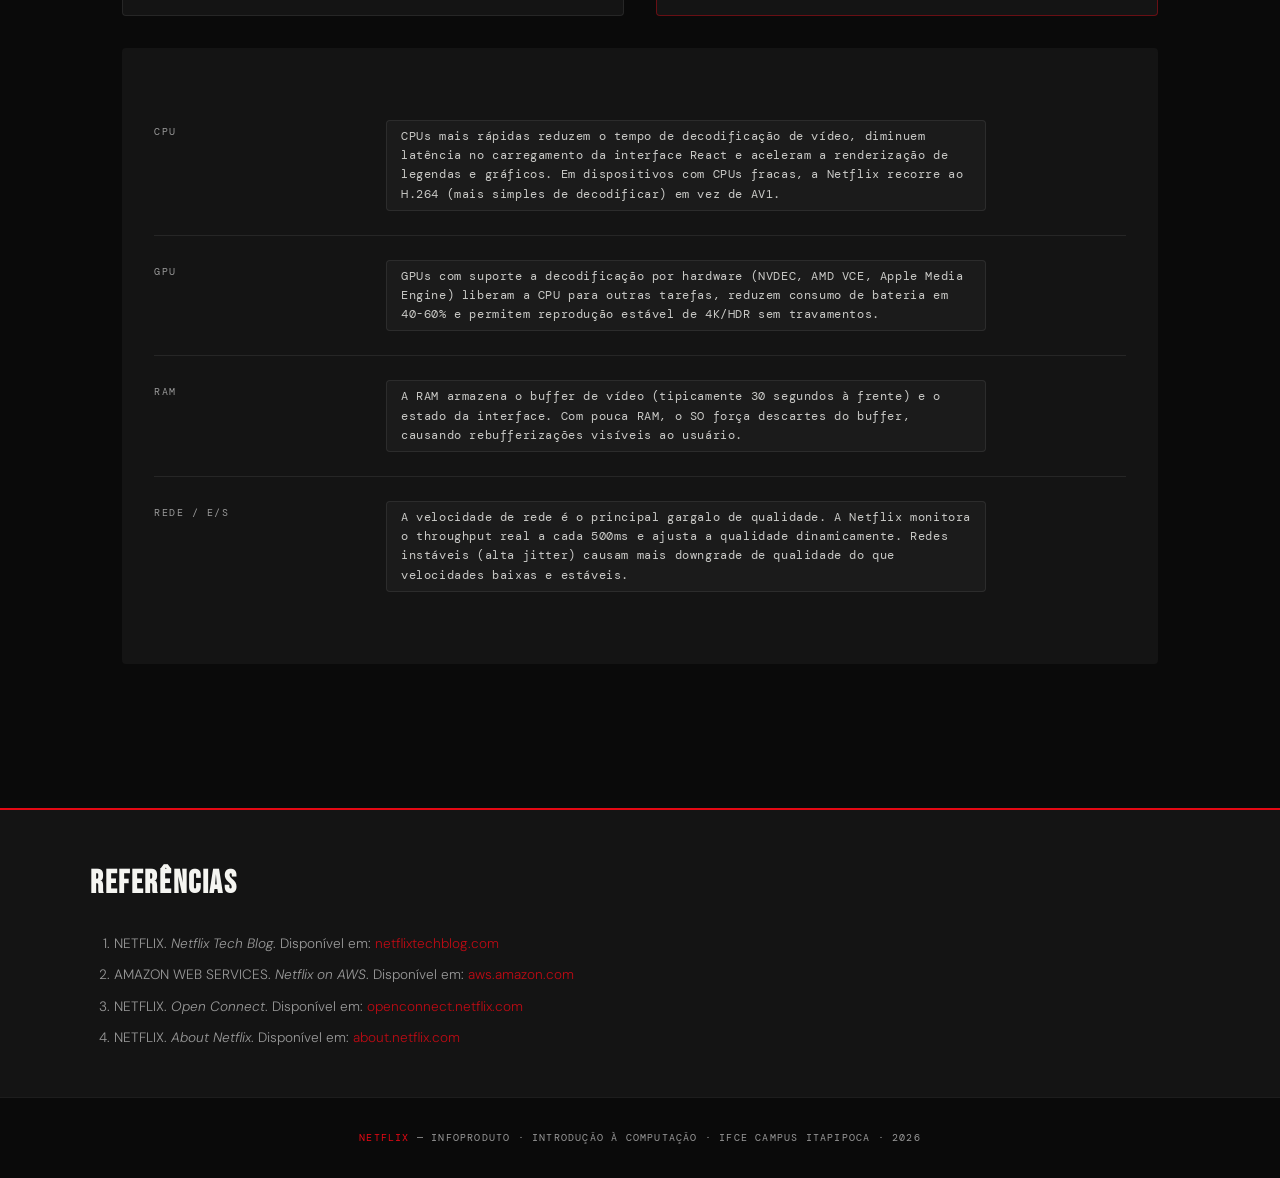
==== commit 6e25aad4: "Revise funcionamento section for clarity and detail Updated descriptions in the funcionamento sectio" ====
--- a/index.html
+++ b/index.html
@@ -170,6 +170,7 @@
 
   <hr class="divider">
 
+  <!-- Lídia -->
   <!-- FUNCIONAMENTO -->
   <section id="funcionamento">
     <div class="reveal">
@@ -181,19 +182,25 @@
       </p>
     </div>
 
-    <!-- CPU/Memória diagram -->
+    <!-- Diagrama -->
     <div class="cpu-diagram reveal">
+
       <div>
         <div class="cpu-box margin-bottom-sm">
           <div class="cpu-box-title">Aperte o Play</div>
-          <div class="cpu-box-sub">Quando você clica em um filme ou digita na busca, seu aparelho envia um comando
-            digital seguro (via HTTPS).</div>
+          <div class="cpu-box-sub">Quando você interage com o sistema, um dado bruto é gerado 
+            — um valor isolado, sem significado por si só. Ele é capturado e codificado em 
+            bits para iniciar o processamento.
+          </div>
+
         </div>
         <div class="cpu-box">
           <div class="cpu-box-title">A Zona de Segurança (Buffer)</div>
-          <div class="cpu-box-sub">A memória RAM guarda até 30 segundos de filme à frente na fila. Se a sua internet
-            oscilar, o filme continua rodando sem travar direto da RAM.</div>
-        </div>
+          <div class="cpu-box-sub">A memória RAM guarda os dados organizados à frente 
+            na fila. Se a entrada de novos dados oscilar, o sistema continua processando 
+            os que já foram codificados e armazenados.</div>
+        </div>
+
       </div>
 
       <div class="cpu-center">
@@ -202,33 +209,40 @@
         <span class="arrow">→</span>
         <br>
         <span class="cpu-center-subtext">
-          Trabalhando juntos<br>para descompactar<br>o vídeo em tempo real
+          A CPU divide as tarefas e a <br>
+          GPU usa sua memória interna (VRAM)<br> 
+          para transformar os dados do vídeo<br> 
+          em milhões de pixels na tela.
         </span>
       </div>
 
       <div>
         <div class="cpu-box margin-bottom-sm">
           <div class="cpu-box-title">Cinema na Tela</div>
-          <div class="cpu-box-sub">O sinal recebido é transformado instantaneamente em imagem de alta definição, áudio
-            sincronizado e legendas sobrepostas.</div>
-        </div>
+          <div class="cpu-box-sub">O dado processado é transformado em 
+            informação compreensível: texto legível, imagem decodificada 
+            em pixels RGB, áudio reconstituído a partir da amostragem digital.</div>
+        </div>
+
         <div class="cpu-box">
           <div class="cpu-box-title">Dados Otimizados</div>
-          <div class="cpu-box-sub">Gerencia a leitura de arquivos criptografados salvos no aparelho (para assistir
-            offline) e envia relatórios rápidos de estabilidade para a central.</div>
-        </div>
-      </div>
-    </div>
-
-    <!-- <div class="flow reveal" style="margin-top:2rem"> -->
+          <div class="cpu-box-sub">Gerencia arquivos codificados em formatos 
+            como MP4, PNG ou UTF-8, salvos com compressão para economizar espaço 
+            e garantir transmissão eficiente pelo sistem</div>
+        </div>
+      </div>
+    </div>
+
+    <!-- Observações -->
     <div class="timeline-section reveal">
 
       <div class="timeline-item">
         <div class="timeline-num">01</div>
         <div class="timeline-content">
           <h3>O guardião do portão <span class="tech-term">(API Gateway)</span></h3>
-          <p>Você pressiona o botão. O aplicativo faz um pedido criptografado para o sistema de segurança da Netflix
-            (chamado Zuul). Ele confere se sua assinatura está paga em frações de segundo e libera o acesso ao catálogo.
+          <p>o pedido viaja em JSON codificado em UTF-8, um padrão que 
+            representa cada caractere como uma sequência de bits. É codificação 
+            de texto aplicada em tempo real.
           </p>
         </div>
       </div>
@@ -237,9 +251,8 @@
         <div class="timeline-num">02</div>
         <div class="timeline-content">
           <h3>O entregador mais próximo <span class="tech-term">(Playback)</span></h3>
-          <p>A Netflix não envia o vídeo dos EUA para a sua casa. O sistema localiza o computador físico deles (CDN Open
-            Connect) que está instalado dentro da sua própria operadora de internet (Vivo, Claro, etc.) e puxa o filme
-            diretamente da sua cidade.</p>
+          <p>o vídeo no servidor da sua operadora é apenas um arquivo: uma longa cadeia 
+            de bits armazenada em disco, aguardando ser transmitida.</p>
         </div>
       </div>
 
@@ -489,4 +502,4 @@
   <script src="netflix-script.js"></script>
 </body>
 
-</html>+</html>
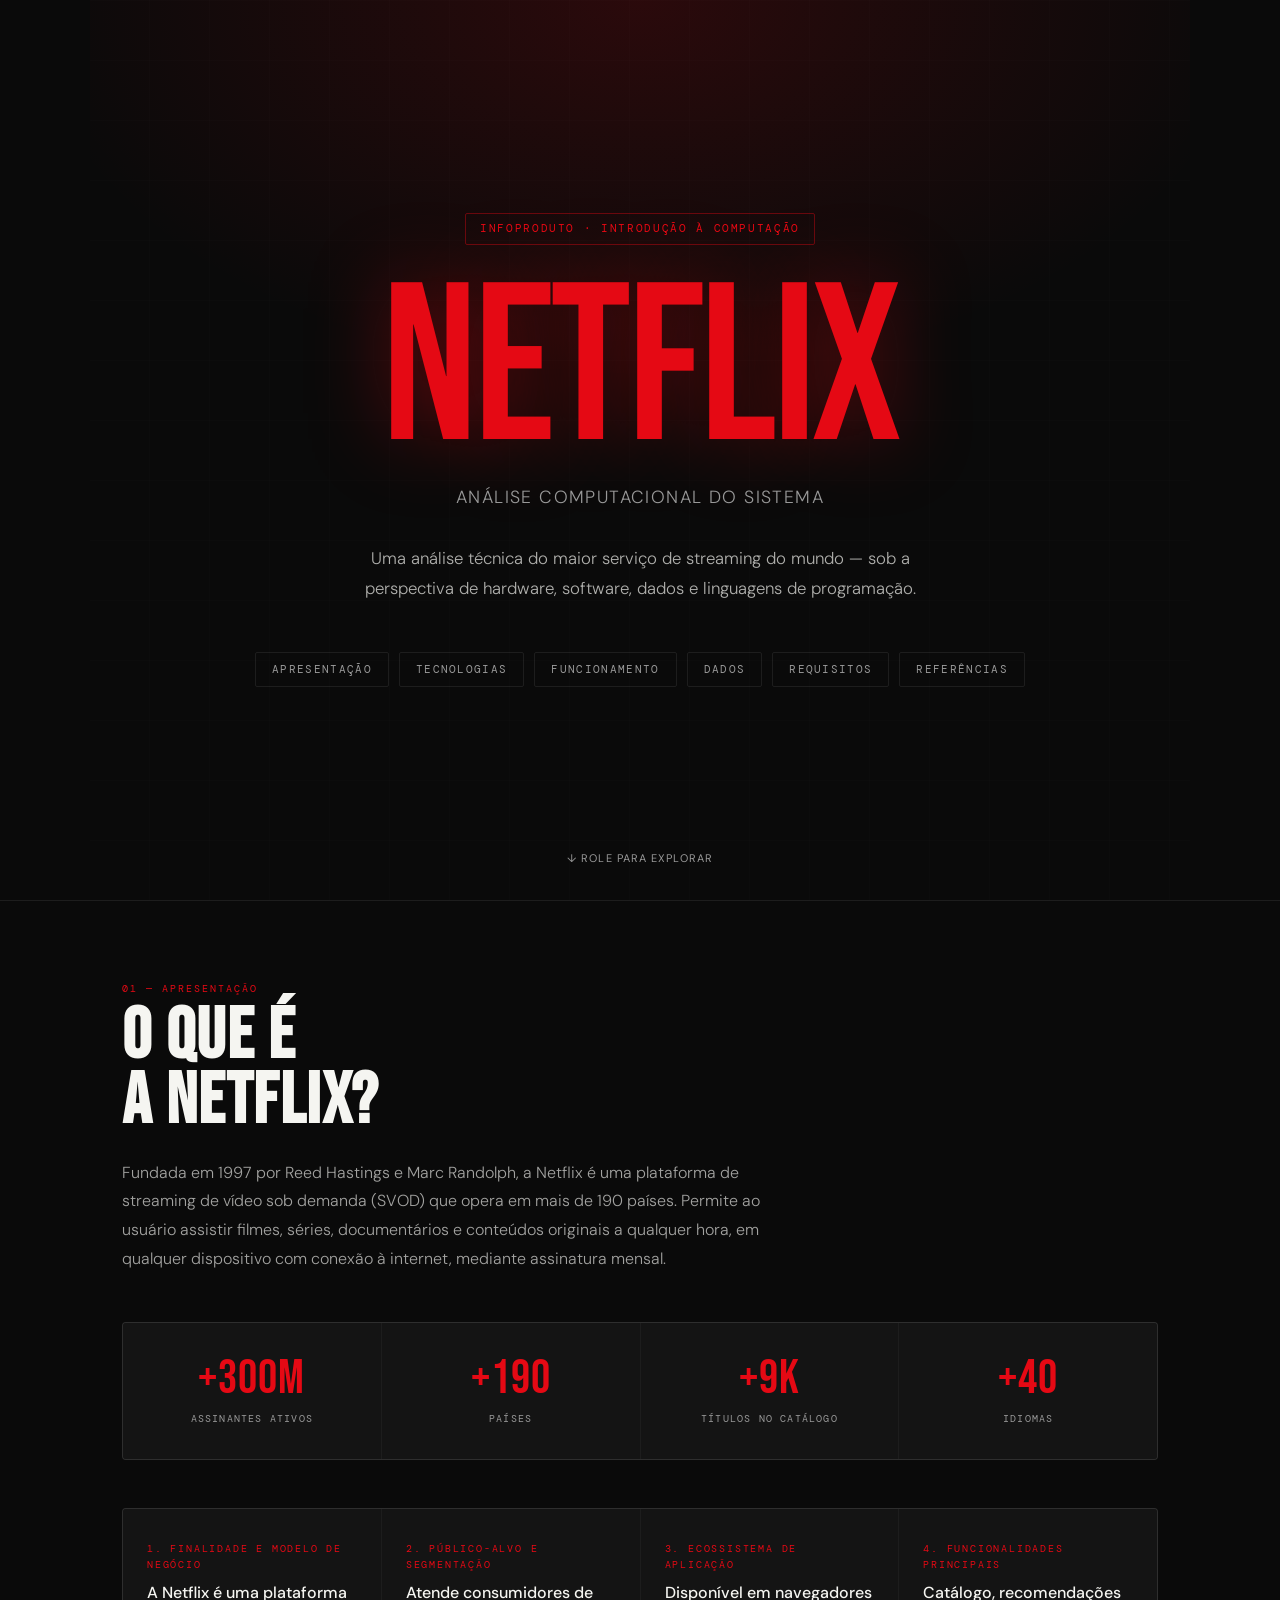
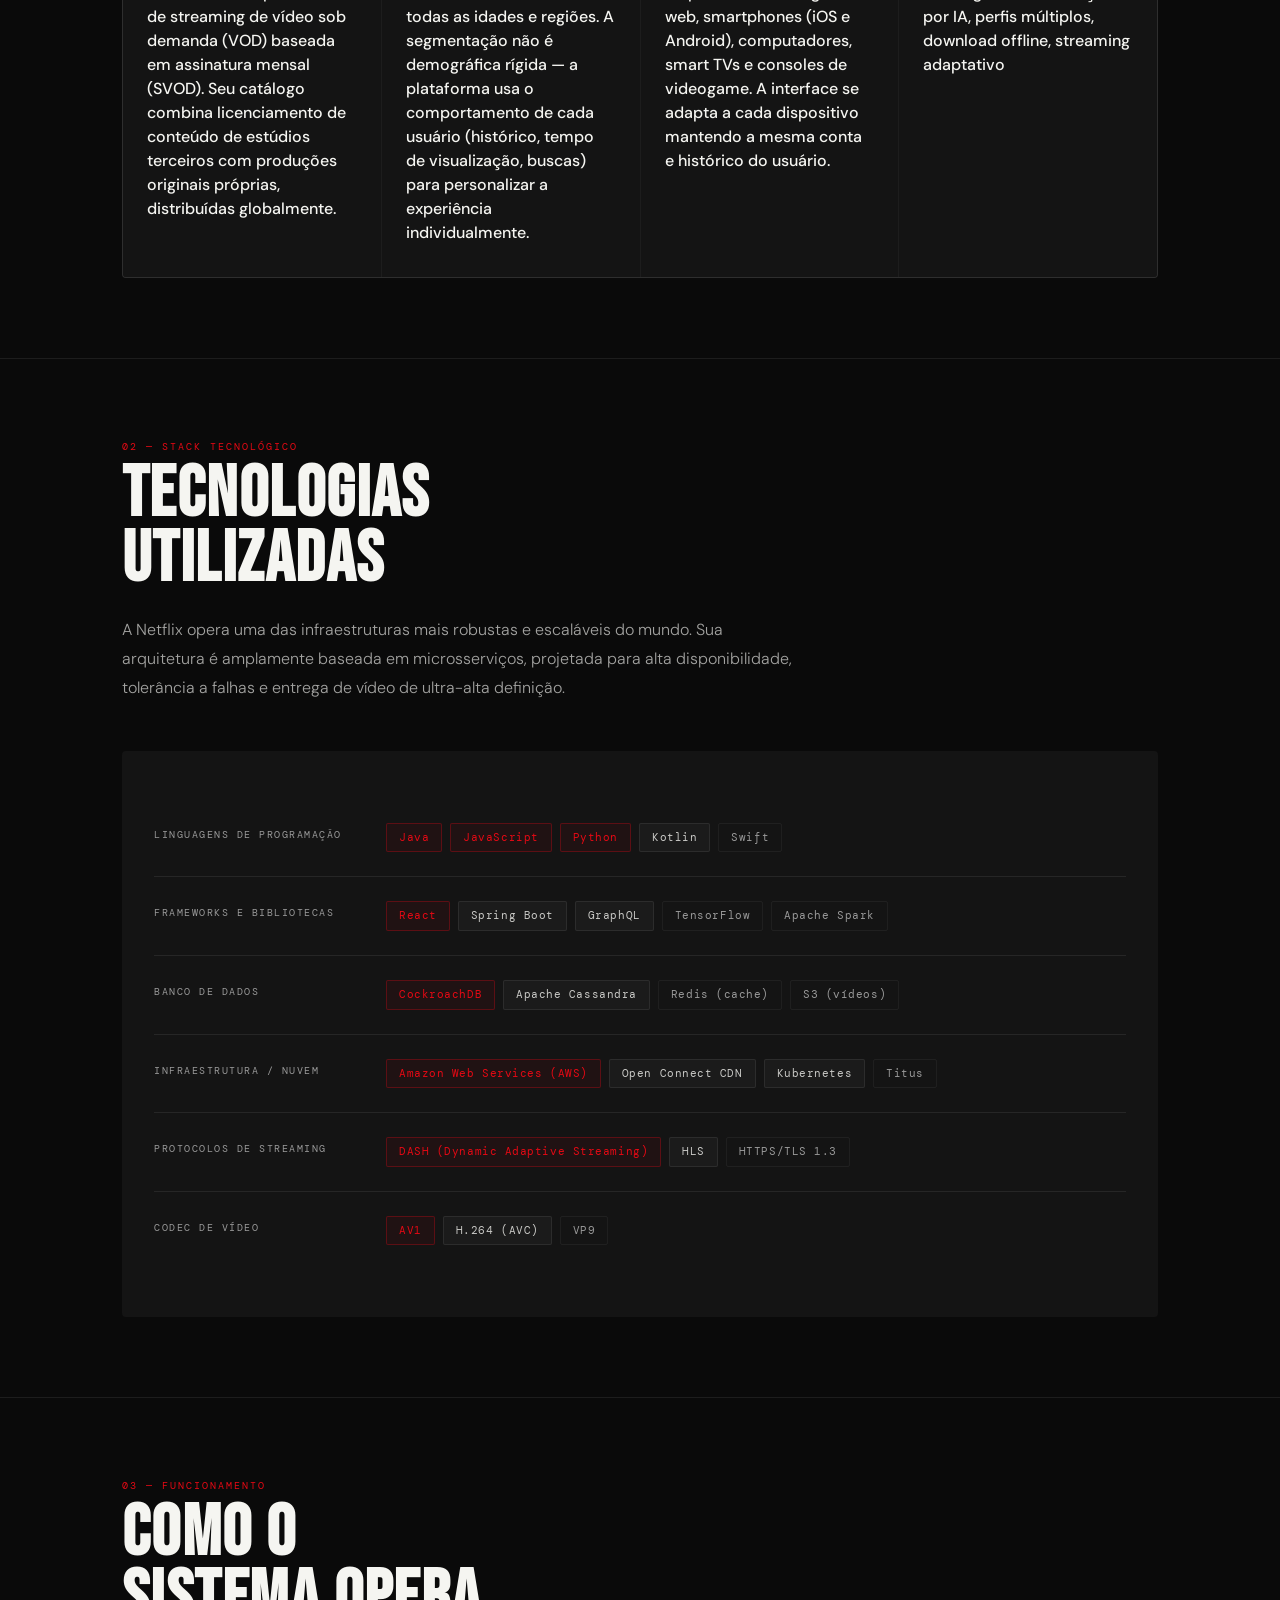
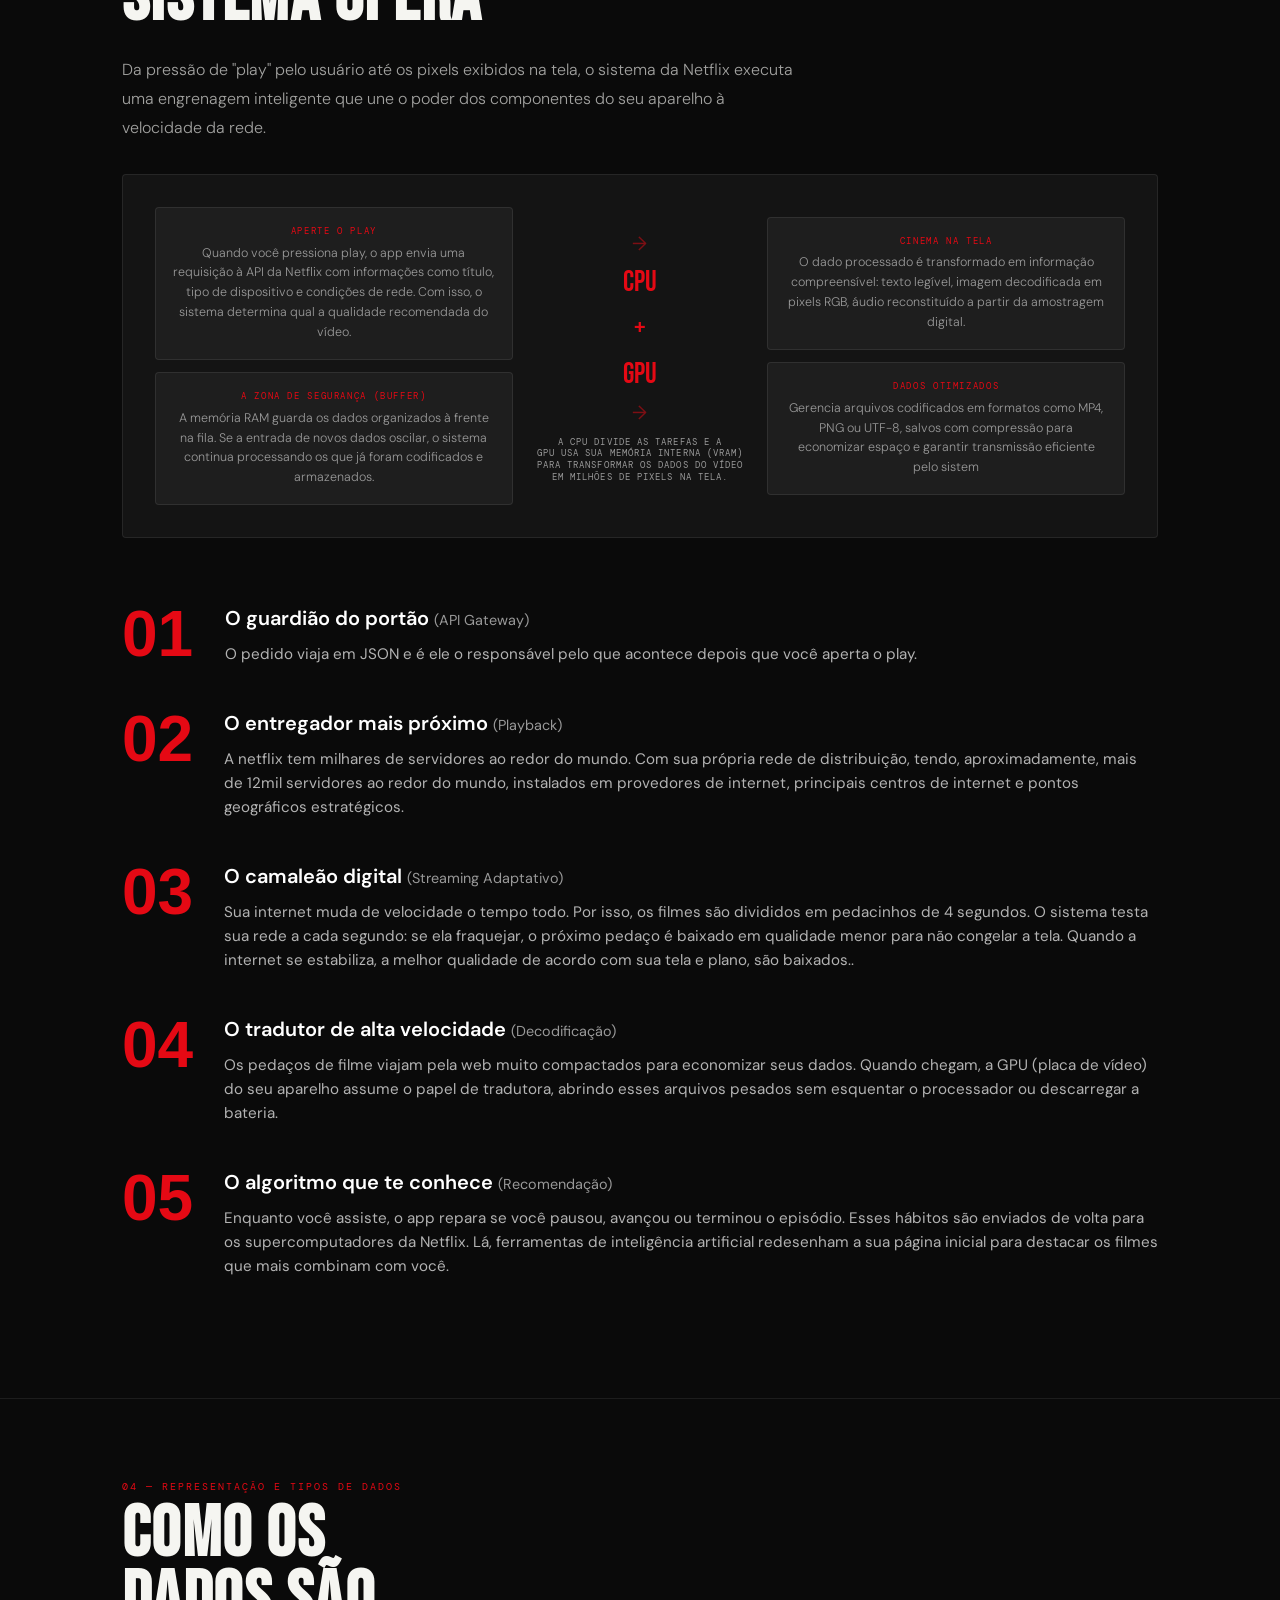
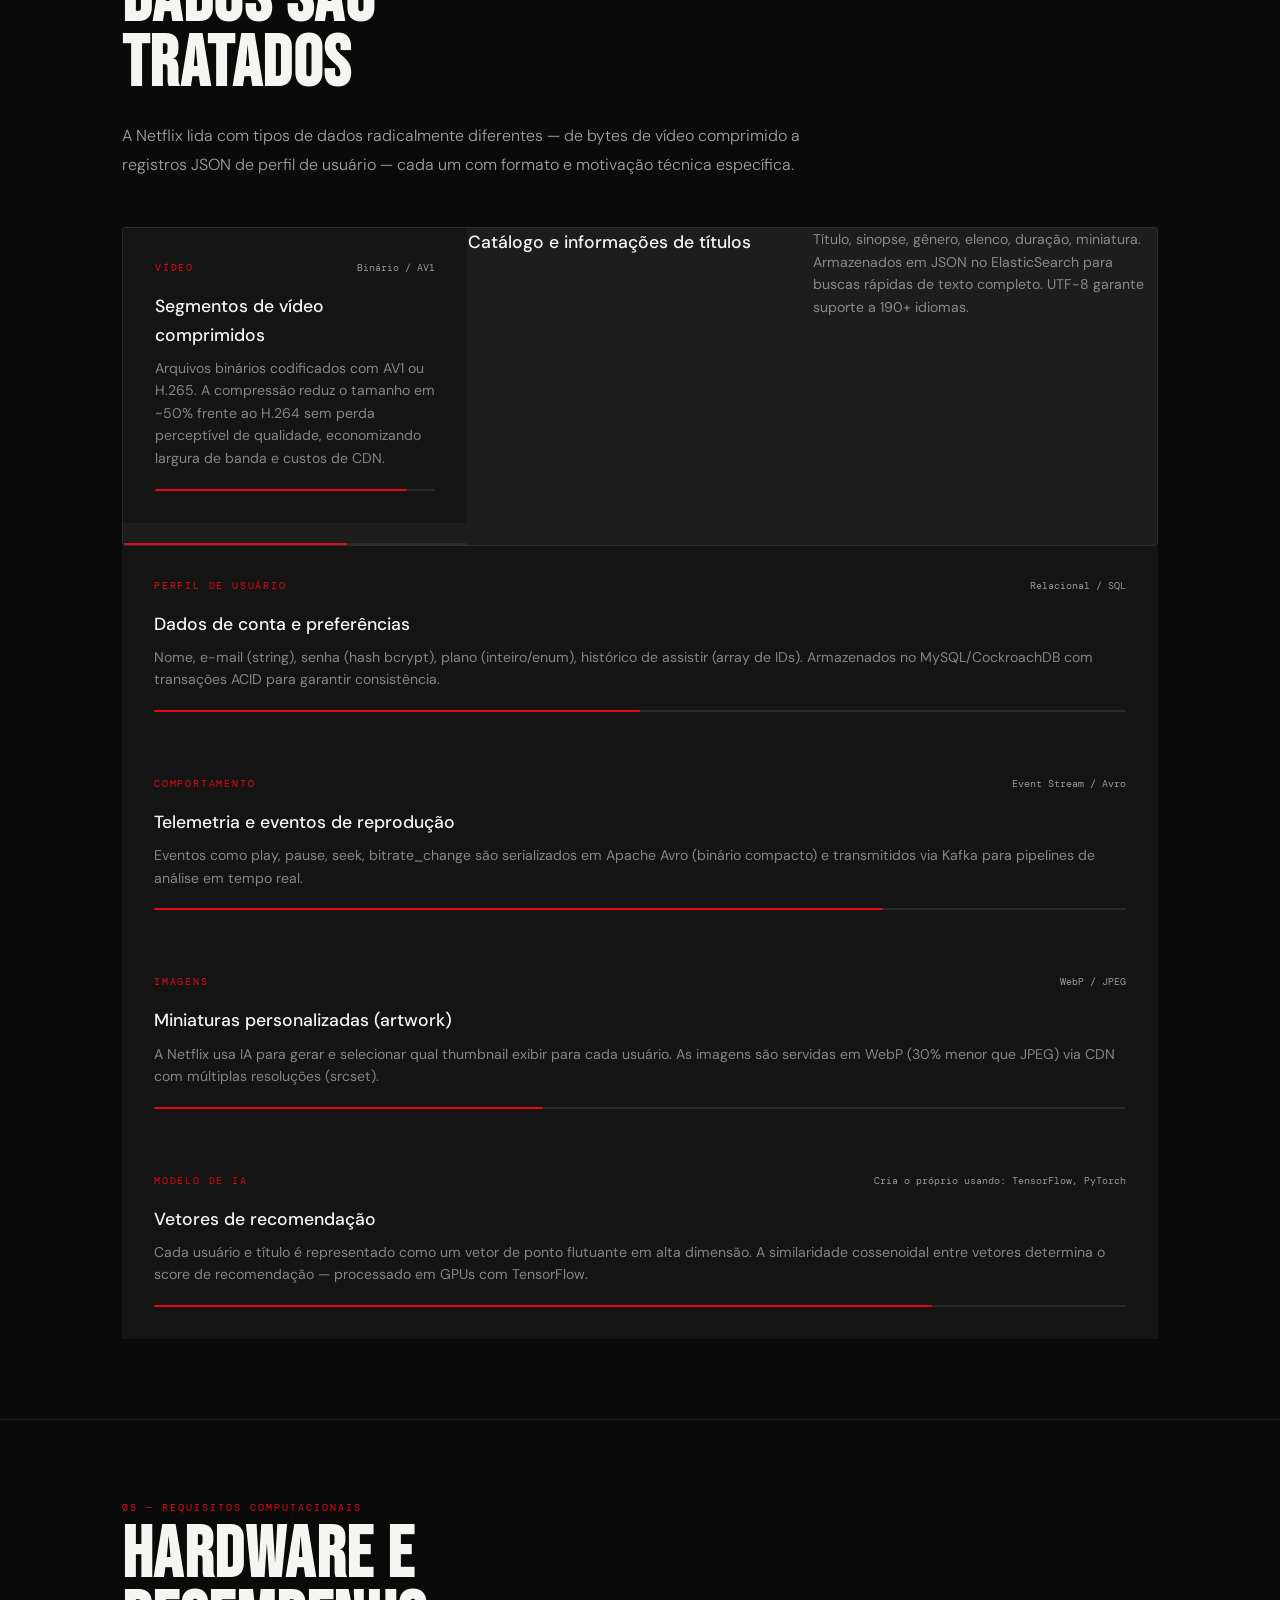
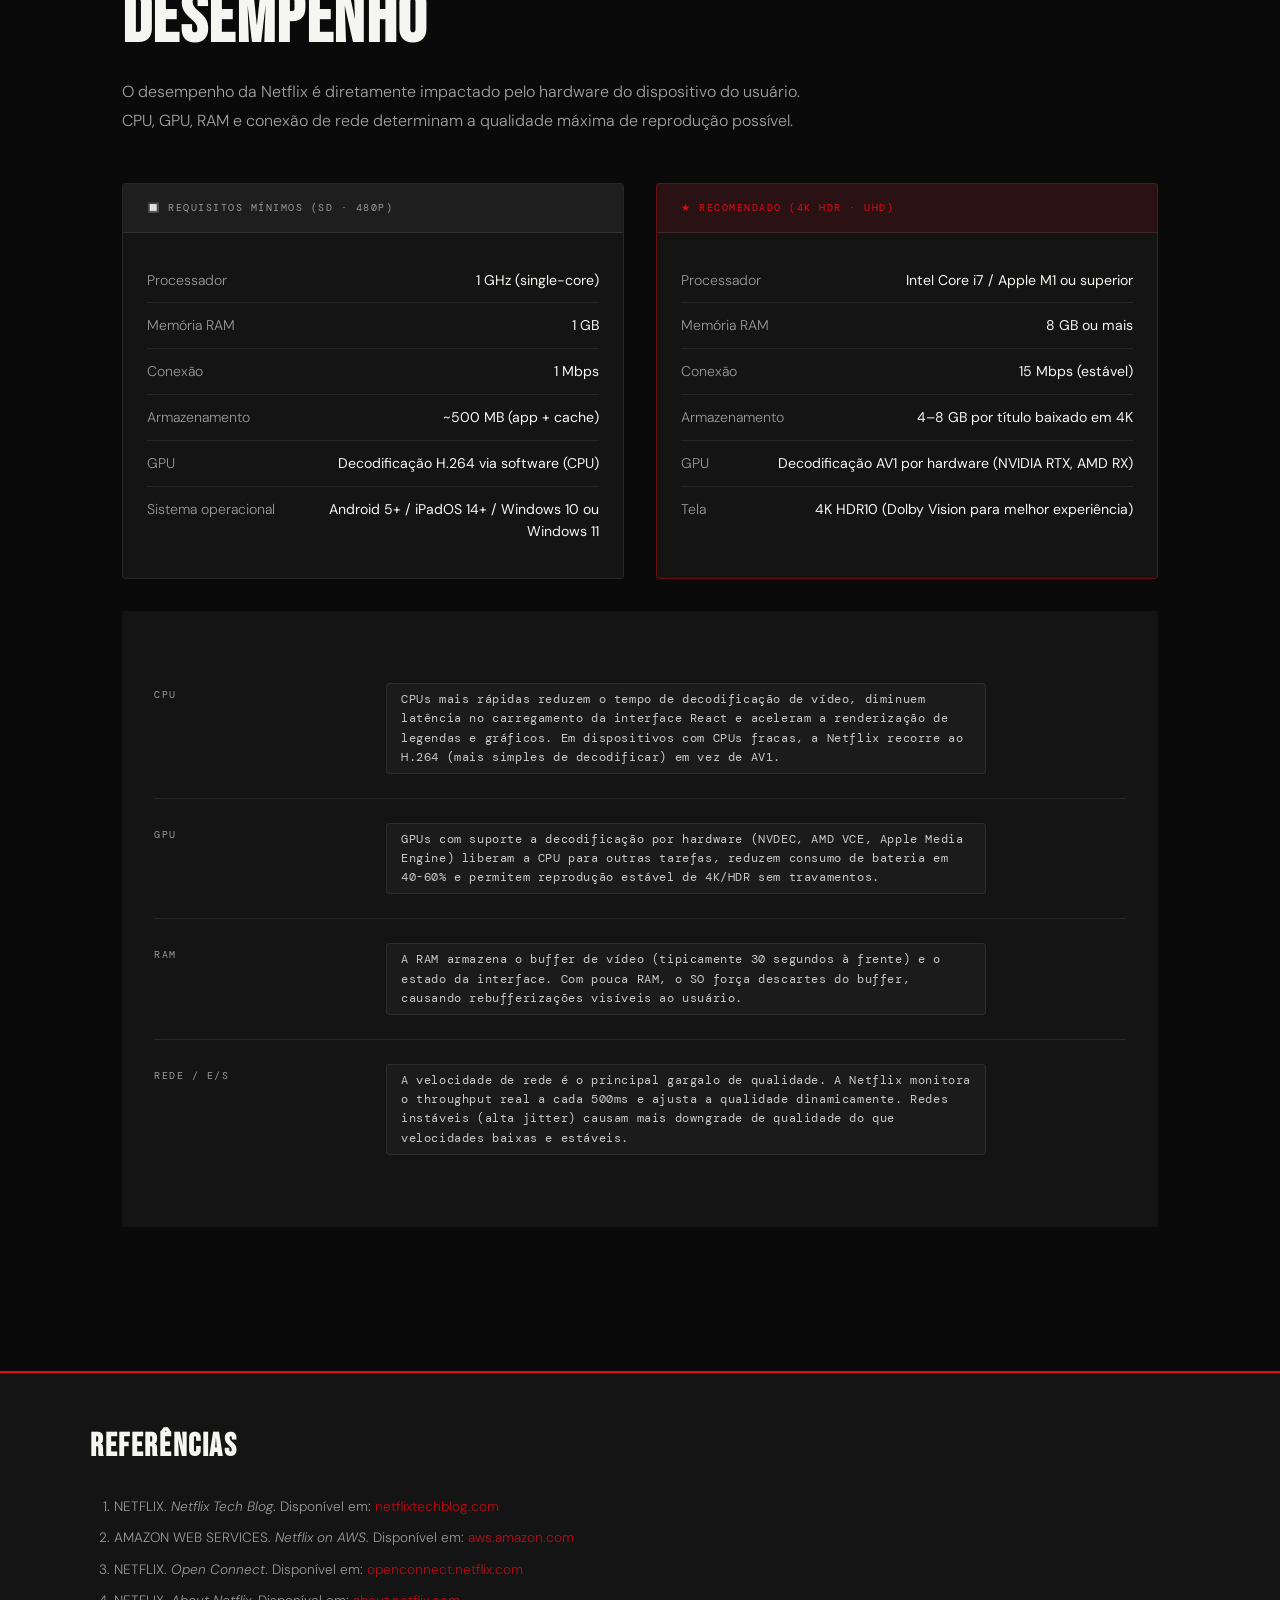
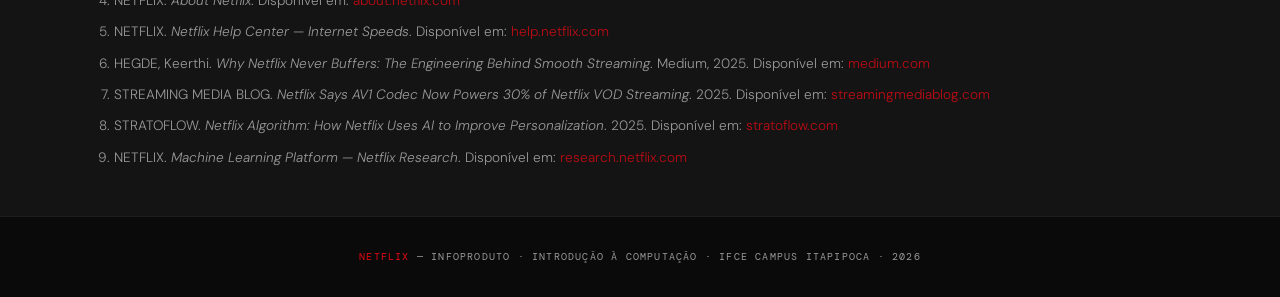
==== commit e356ce72: "Revise functionality section and add references Updated content to clarify how the app interacts wit" ====
--- a/index.html
+++ b/index.html
@@ -170,7 +170,6 @@
 
   <hr class="divider">
 
-  <!-- Lídia -->
   <!-- FUNCIONAMENTO -->
   <section id="funcionamento">
     <div class="reveal">
@@ -188,9 +187,9 @@
       <div>
         <div class="cpu-box margin-bottom-sm">
           <div class="cpu-box-title">Aperte o Play</div>
-          <div class="cpu-box-sub">Quando você interage com o sistema, um dado bruto é gerado 
-            — um valor isolado, sem significado por si só. Ele é capturado e codificado em 
-            bits para iniciar o processamento.
+          <div class="cpu-box-sub">Quando você pressiona play, o app envia uma 
+            requisição à API da Netflix com informações como título, tipo de dispositivo e condições de rede. 
+            Com isso, o sistema determina qual a qualidade recomendada do vídeo.
           </div>
 
         </div>
@@ -240,9 +239,7 @@
         <div class="timeline-num">01</div>
         <div class="timeline-content">
           <h3>O guardião do portão <span class="tech-term">(API Gateway)</span></h3>
-          <p>o pedido viaja em JSON codificado em UTF-8, um padrão que 
-            representa cada caractere como uma sequência de bits. É codificação 
-            de texto aplicada em tempo real.
+          <p>O pedido viaja em JSON e é ele o responsável pelo que acontece depois que você aperta o play.
           </p>
         </div>
       </div>
@@ -251,8 +248,9 @@
         <div class="timeline-num">02</div>
         <div class="timeline-content">
           <h3>O entregador mais próximo <span class="tech-term">(Playback)</span></h3>
-          <p>o vídeo no servidor da sua operadora é apenas um arquivo: uma longa cadeia 
-            de bits armazenada em disco, aguardando ser transmitida.</p>
+          <p>A netflix tem milhares de servidores ao redor do mundo. Com sua própria rede de distribuição,
+          tendo, aproximadamente, mais de 12mil servidores ao redor do mundo, instalados em provedores de internet, 
+          principais centros de internet e pontos geográficos estratégicos.</p>
         </div>
       </div>
 
@@ -262,7 +260,7 @@
           <h3>O camaleão digital <span class="tech-term">(Streaming Adaptativo)</span></h3>
           <p>Sua internet muda de velocidade o tempo todo. Por isso, os filmes são divididos em pedacinhos de 4
             segundos. O sistema testa sua rede a cada segundo: se ela fraquejar, o próximo pedaço é baixado em qualidade
-            menor para não congelar a tela. Quando a internet se estabiliza, o Ultra HD (4K) retorna.</p>
+            menor para não congelar a tela. Quando a internet se estabiliza, a melhor qualidade de acordo com sua tela e plano, são baixados..</p>
         </div>
       </div>
 
@@ -270,7 +268,7 @@
         <div class="timeline-num">04</div>
         <div class="timeline-content">
           <h3>O tradutor de alta velocidade <span class="tech-term">(Decodificação)</span></h3>
-          <p>Os pedaços de filme viajam pela web muito compactados (em formatos chamados AV1 ou H.265) para economizar
+          <p>Os pedaços de filme viajam pela web muito compactados para economizar
             seus dados. Quando chegam, a GPU (placa de vídeo) do seu aparelho assume o papel de tradutora, abrindo esses
             arquivos pesados sem esquentar o processador ou descarregar a bateria.</p>
         </div>
@@ -315,11 +313,6 @@
           <div class="data-bar-fill" style="width:90%"></div>
         </div>
       </div>
-      <div class="data-card">
-        <div class="data-card-header">
-          <div class="data-type-label">Metadados</div>
-          <div class="data-format">JSON / UTF-8</div>
-        </div>
         <div class="data-name">Catálogo e informações de títulos</div>
         <div class="data-desc">Título, sinopse, gênero, elenco, duração, miniatura. Armazenados em JSON no ElasticSearch
           para buscas rápidas de texto completo. UTF-8 garante suporte a 190+ idiomas.</div>
@@ -366,7 +359,7 @@
       <div class="data-card">
         <div class="data-card-header">
           <div class="data-type-label">Modelo de IA</div>
-          <div class="data-format">Float32 / Tensor</div>
+          <div class="data-format">Cria o próprio usando: TensorFlow, PyTorch</div>
         </div>
         <div class="data-name">Vetores de recomendação</div>
         <div class="data-desc">Cada usuário e título é representado como um vetor de ponto flutuante em alta dimensão. A
@@ -406,8 +399,7 @@
               cache)</span></div>
           <div class="req-row"><span class="req-key">GPU</span><span class="req-val">Decodificação H.264 via software
               (CPU)</span></div>
-          <div class="req-row"><span class="req-key">Sistema operacional</span><span class="req-val">Android 5+ / iOS
-              16+ / Windows 10</span></div>
+          <div class="req-row"><span class="req-key">Sistema operacional</span><span class="req-val">Android 5+ / iPadOS 14+ / Windows 10 ou Windows 11</span></div>
         </div>
       </div>
       <div class="req-card recommended">
@@ -418,7 +410,7 @@
           <div class="req-row"><span class="req-key">Processador</span><span class="req-val">Intel Core i7 / Apple M1 ou
               superior</span></div>
           <div class="req-row"><span class="req-key">Memória RAM</span><span class="req-val">8 GB ou mais</span></div>
-          <div class="req-row"><span class="req-key">Conexão</span><span class="req-val">25 Mbps (estável)</span></div>
+          <div class="req-row"><span class="req-key">Conexão</span><span class="req-val">15 Mbps (estável)</span></div>
           <div class="req-row"><span class="req-key">Armazenamento</span><span class="req-val">4–8 GB por título baixado
               em 4K</span></div>
           <div class="req-row"><span class="req-key">GPU</span><span class="req-val">Decodificação AV1 por hardware
@@ -492,6 +484,16 @@
 
         <li>NETFLIX. <em>About Netflix</em>. Disponível em: <a href="https://about.netflix.com/pt_br/leadership"
             target="_blank">about.netflix.com</a></li>
+        <li>NETFLIX. <em>Netflix Help Center — Internet Speeds</em>. Disponível em: <a href="https://help.netflix.com/en/node/306" target="_blank">help.netflix.com</a></li>
+
+        <li>HEGDE, Keerthi. <em>Why Netflix Never Buffers: The Engineering Behind Smooth Streaming</em>. Medium, 2025. Disponível em: <a href="https://medium.com/@keerthihegde516/why-netflix-never-buffers-the-engineering-behind-smooth-streaming-bb1ea0092e25" target="_blank">medium.com</a></li>
+
+        <li>STREAMING MEDIA BLOG. <em>Netflix Says AV1 Codec Now Powers 30% of Netflix VOD Streaming</em>. 2025. Disponível em: <a href="https://www.streamingmediablog.com/2025/12/netflix-av1.html" target="_blank">streamingmediablog.com</a></li>
+
+        <li>STRATOFLOW. <em>Netflix Algorithm: How Netflix Uses AI to Improve Personalization</em>. 2025. Disponível em: <a href="https://stratoflow.com/how-netflix-recommendation-algorithm-work/" target="_blank">stratoflow.com</a></li>
+
+        <li>NETFLIX. <em>Machine Learning Platform — Netflix Research</em>. Disponível em: <a href="https://research.netflix.com/research-area/machine-learning-platform" target="_blank">research.netflix.com</a></li>
+        
       </ol>
     </div>
   </div>
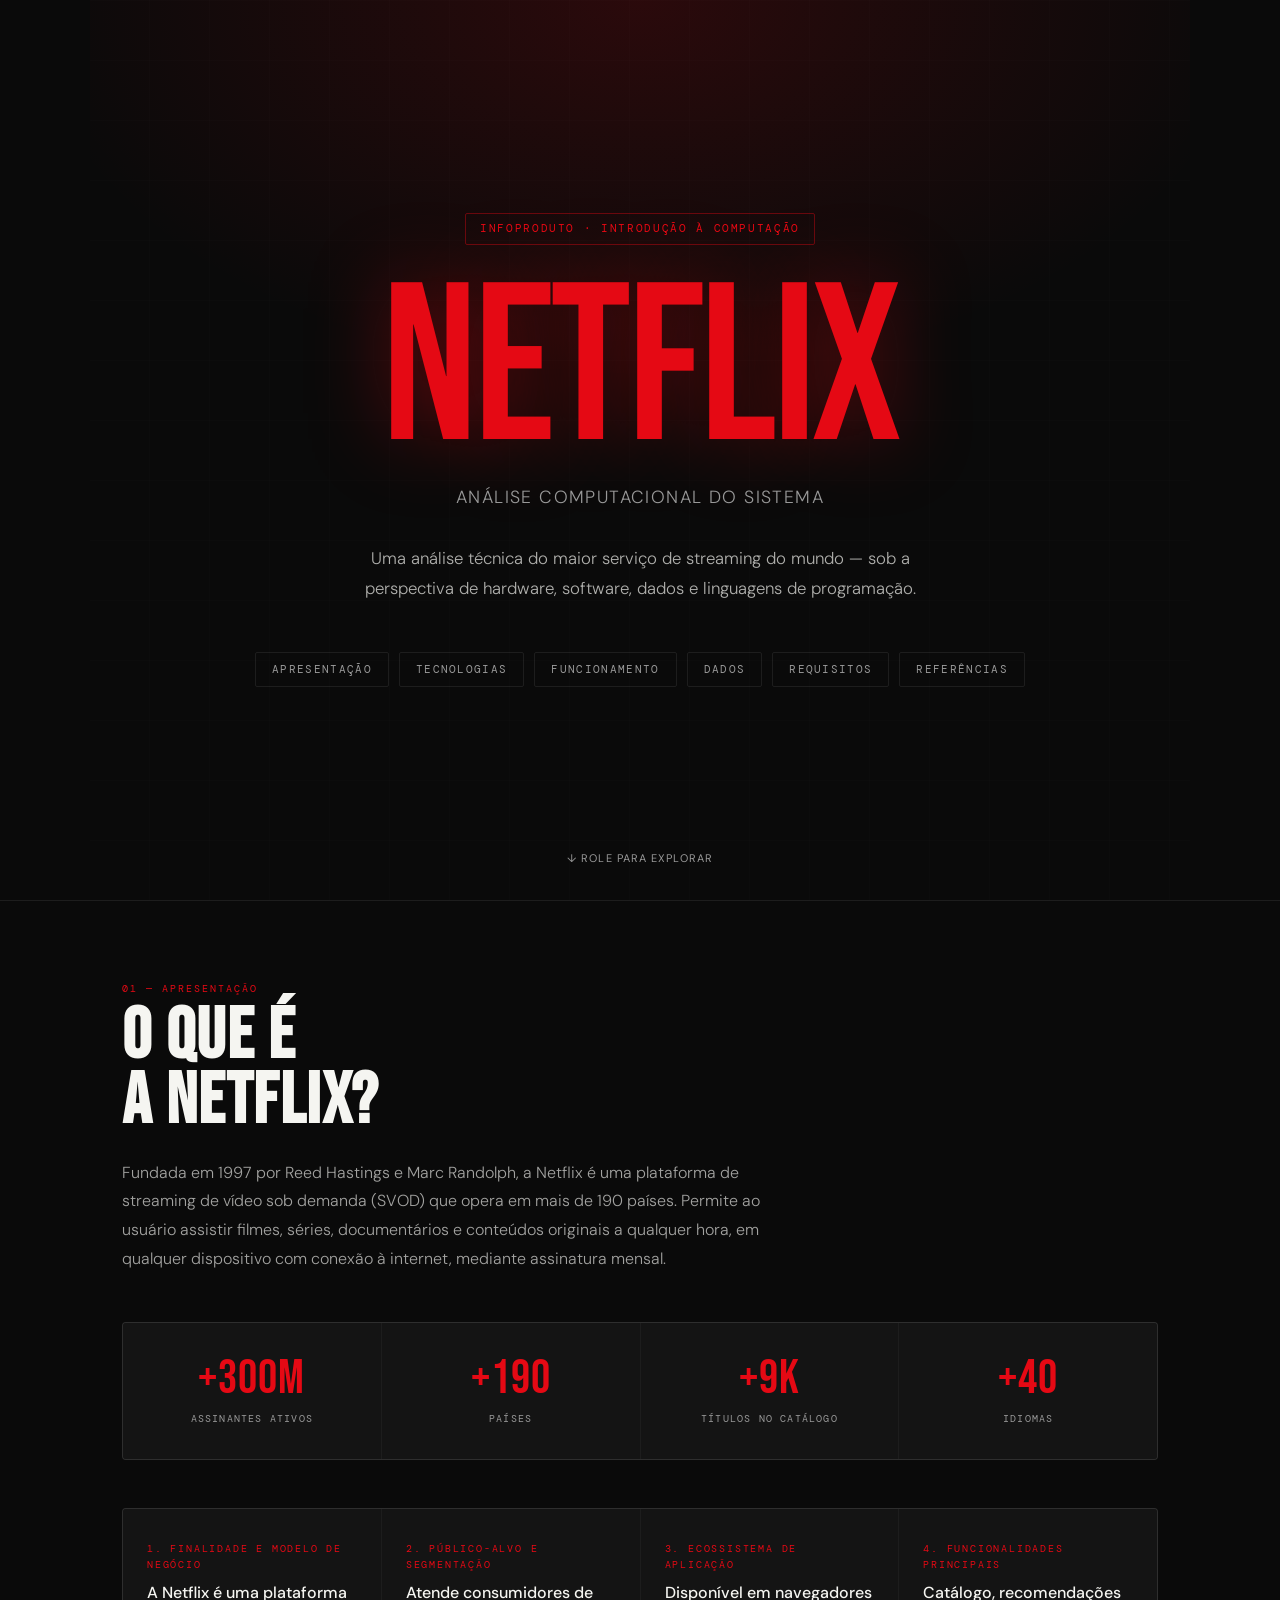
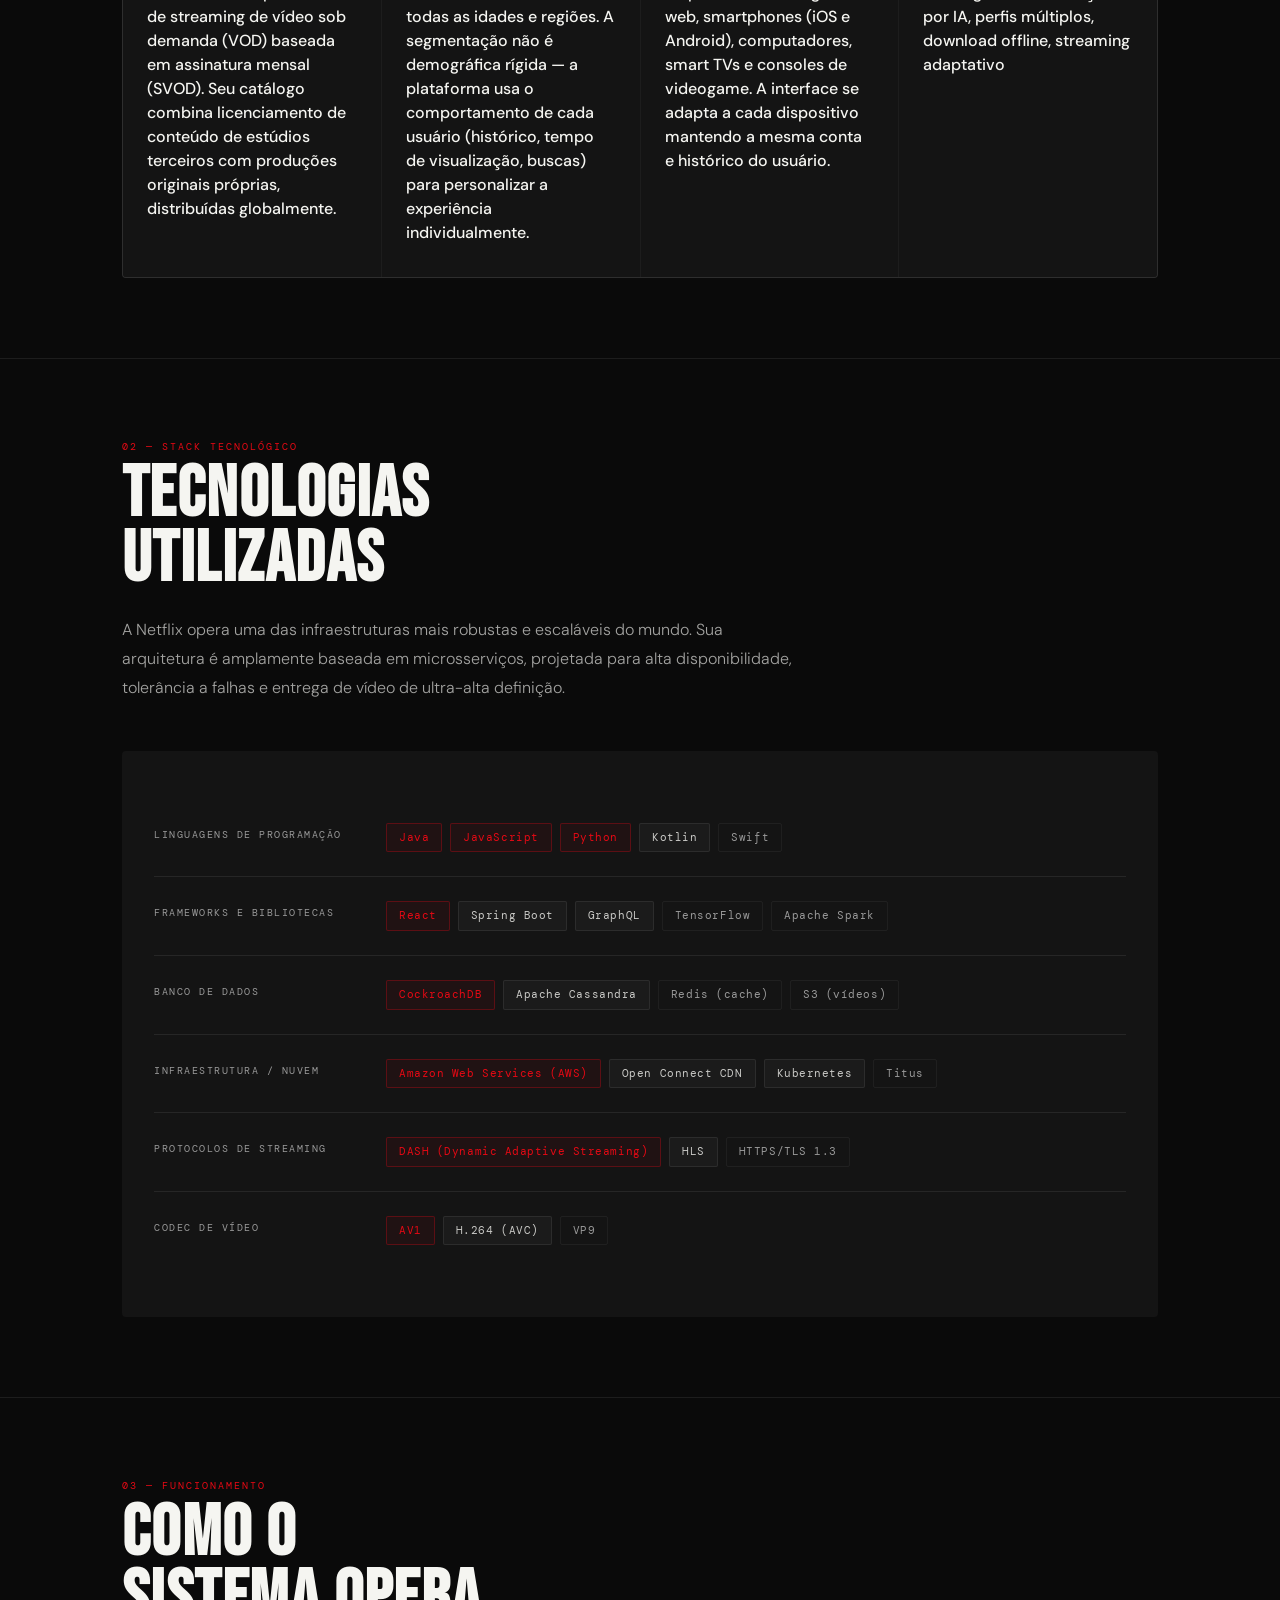
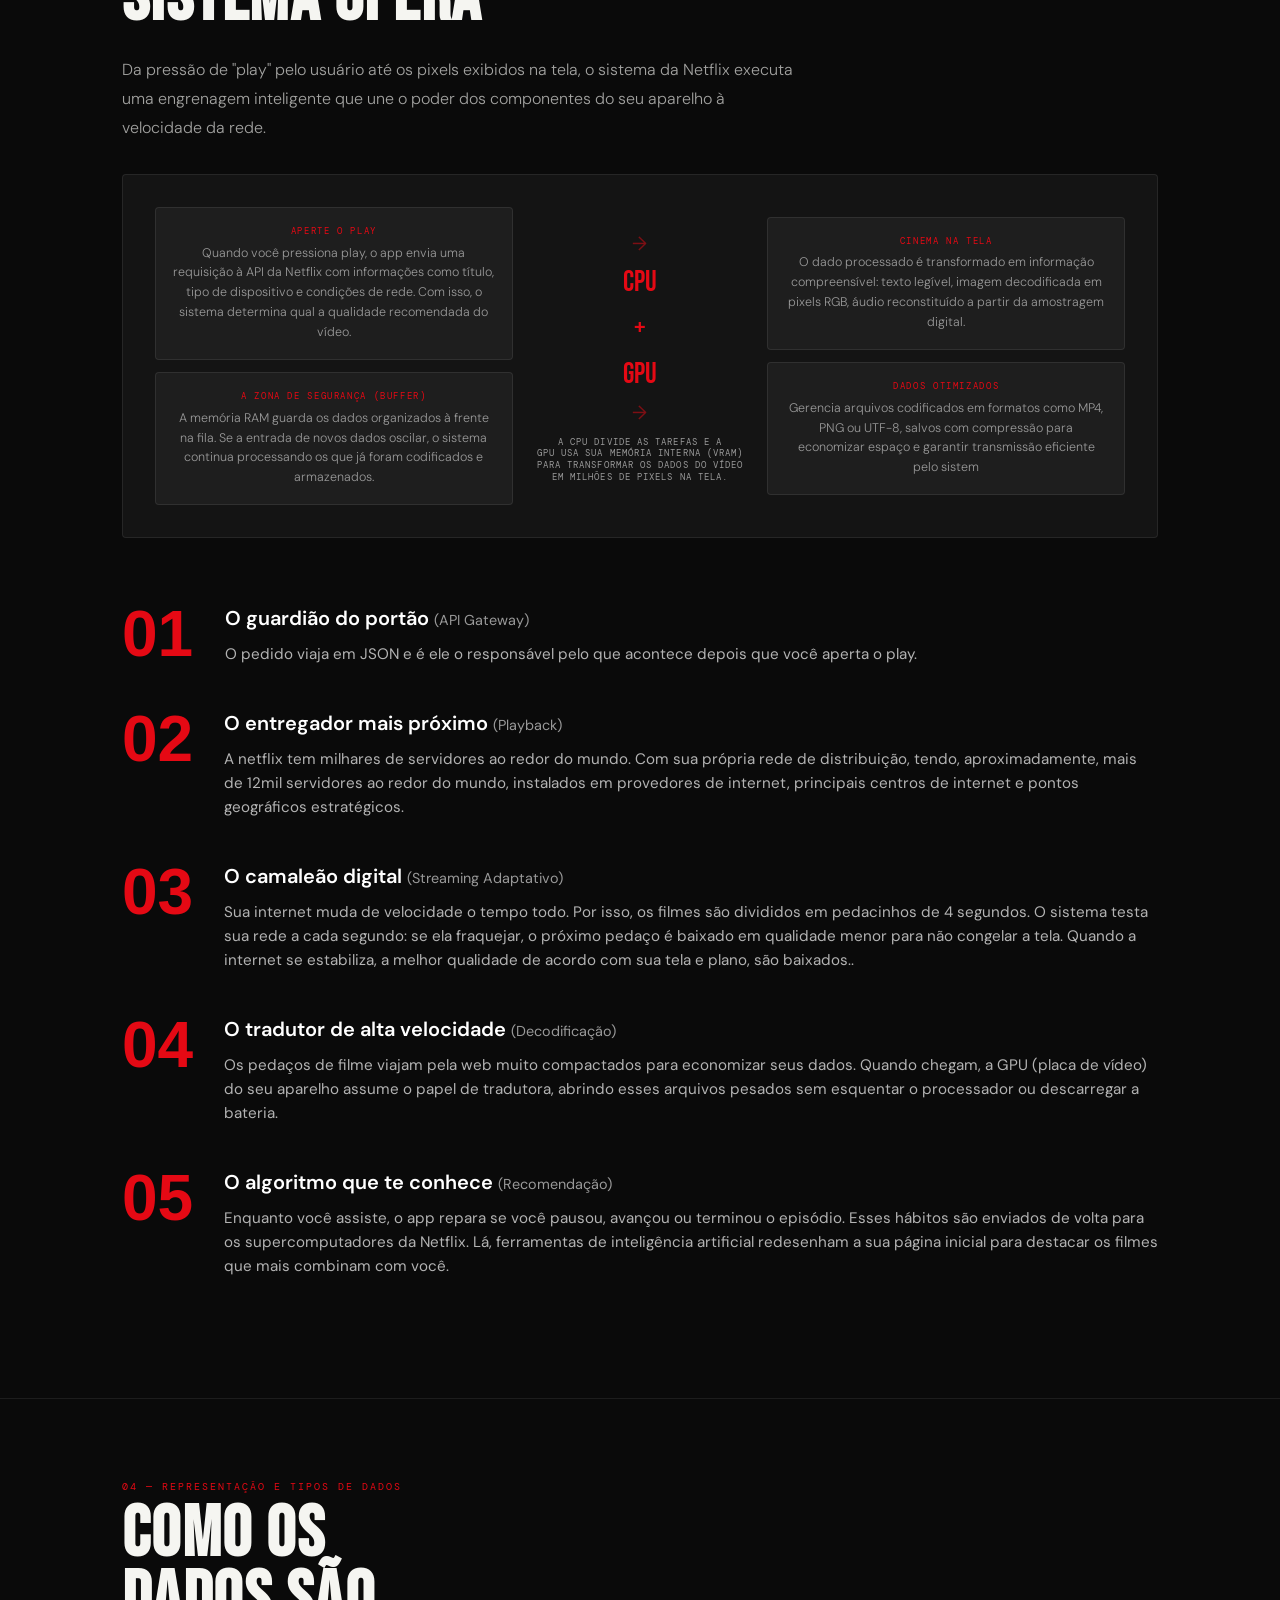
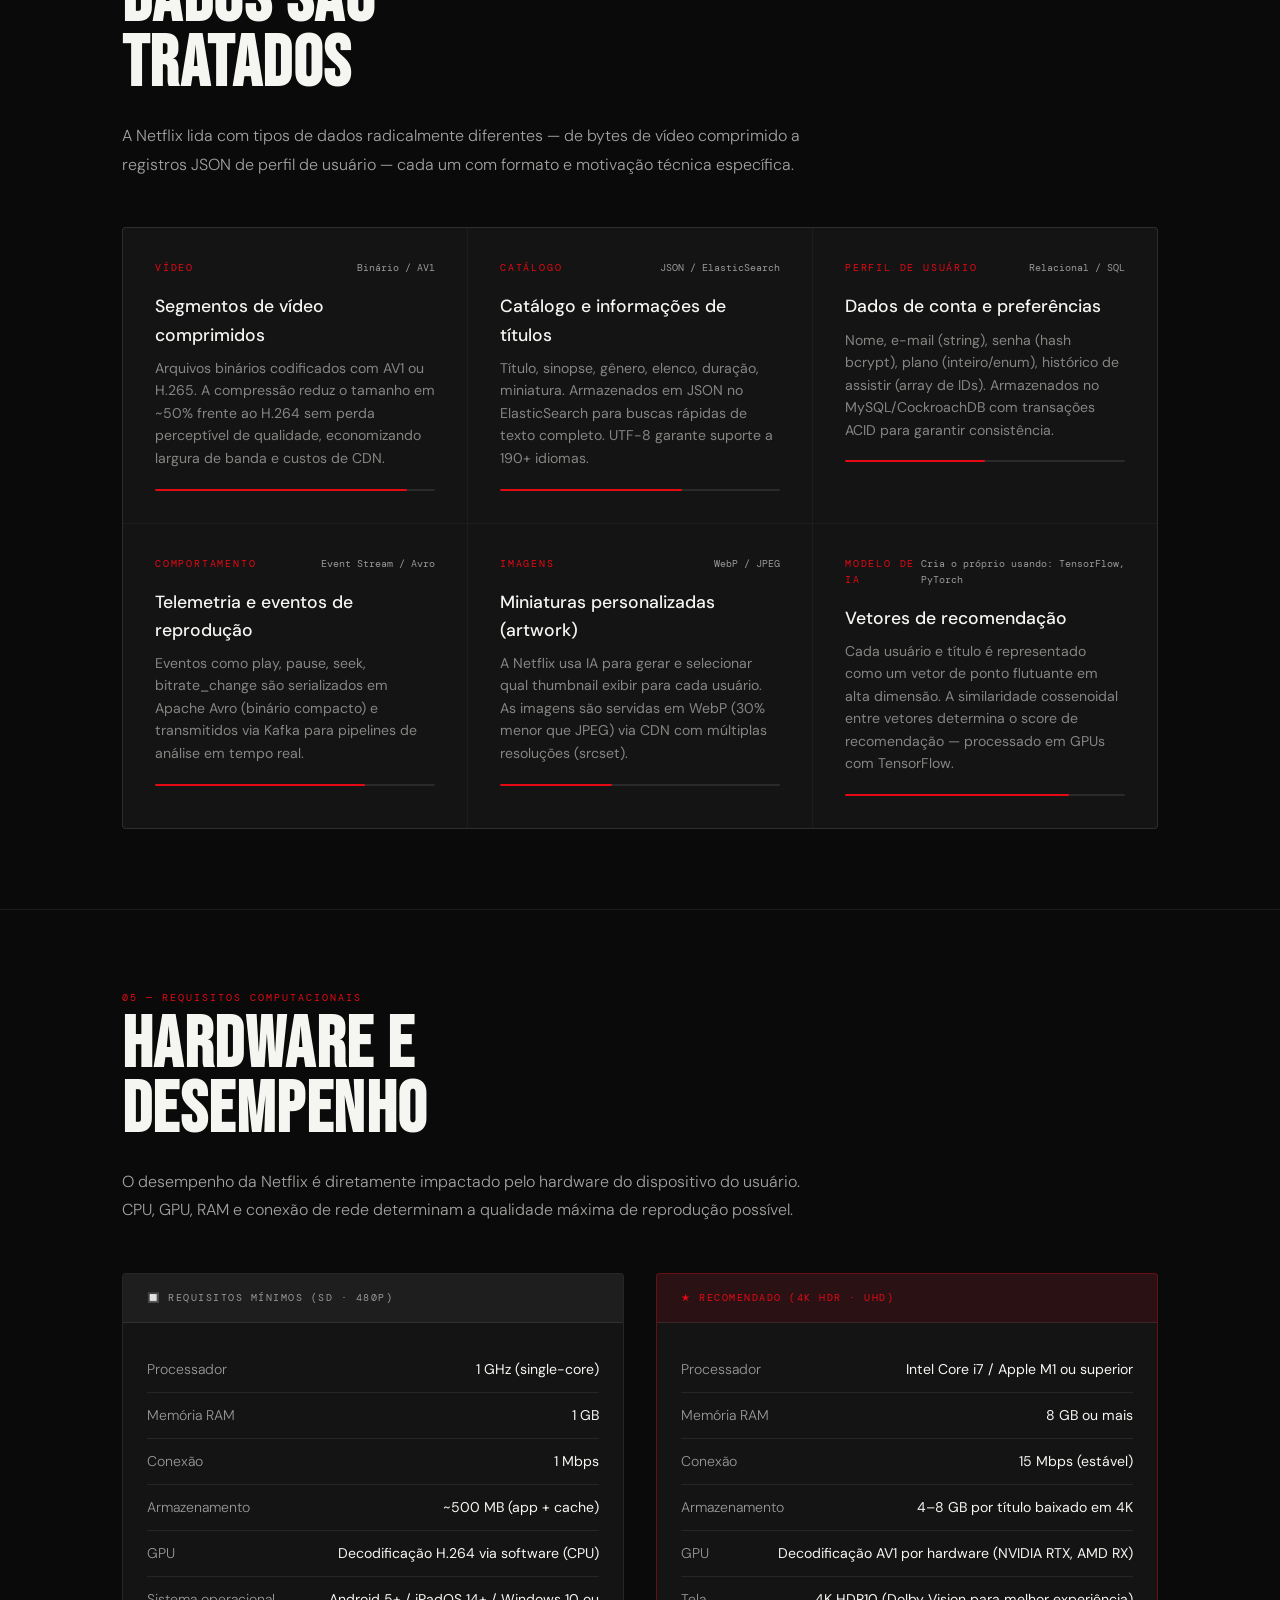
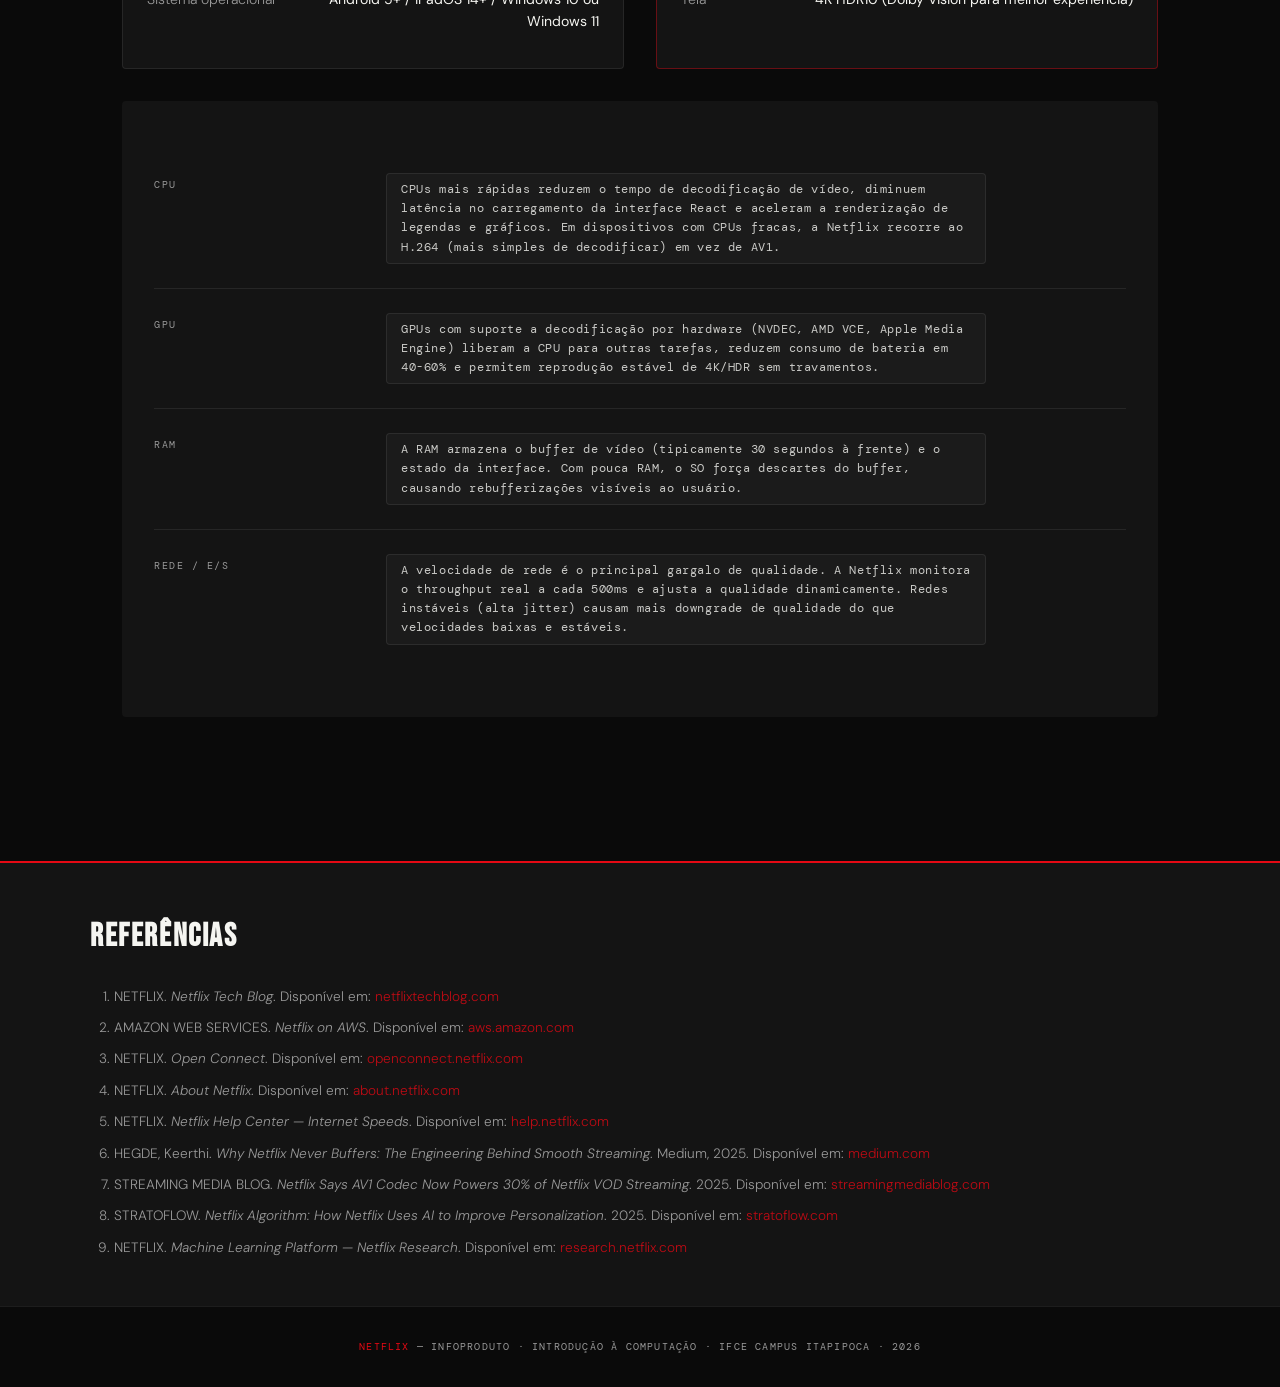
==== commit 532bb776: "Add data card for catalog information" ====
--- a/index.html
+++ b/index.html
@@ -313,6 +313,11 @@
           <div class="data-bar-fill" style="width:90%"></div>
         </div>
       </div>
+      <div class="data-card">
+        <div class="data-card-header">
+          <div class="data-type-label">Catálogo</div>
+          <div class="data-format">JSON / ElasticSearch</div>
+        </div>
         <div class="data-name">Catálogo e informações de títulos</div>
         <div class="data-desc">Título, sinopse, gênero, elenco, duração, miniatura. Armazenados em JSON no ElasticSearch
           para buscas rápidas de texto completo. UTF-8 garante suporte a 190+ idiomas.</div>
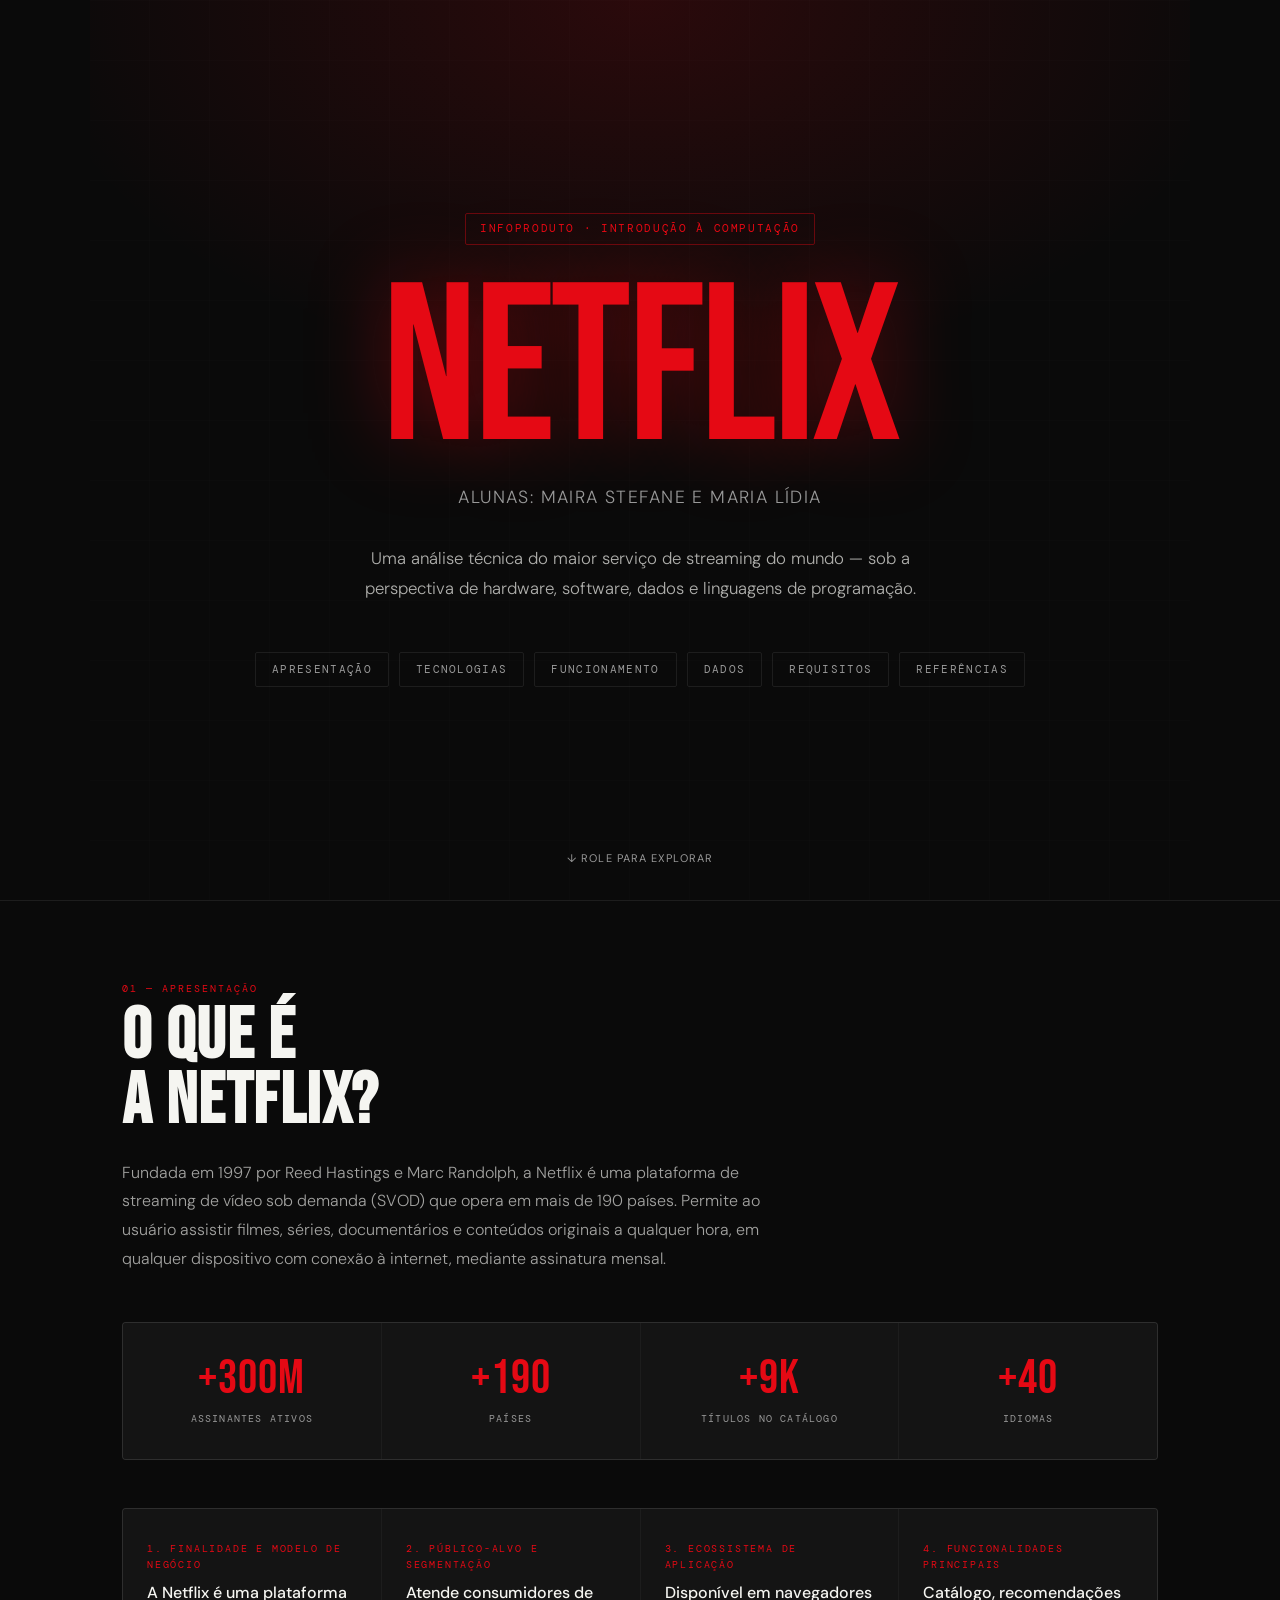
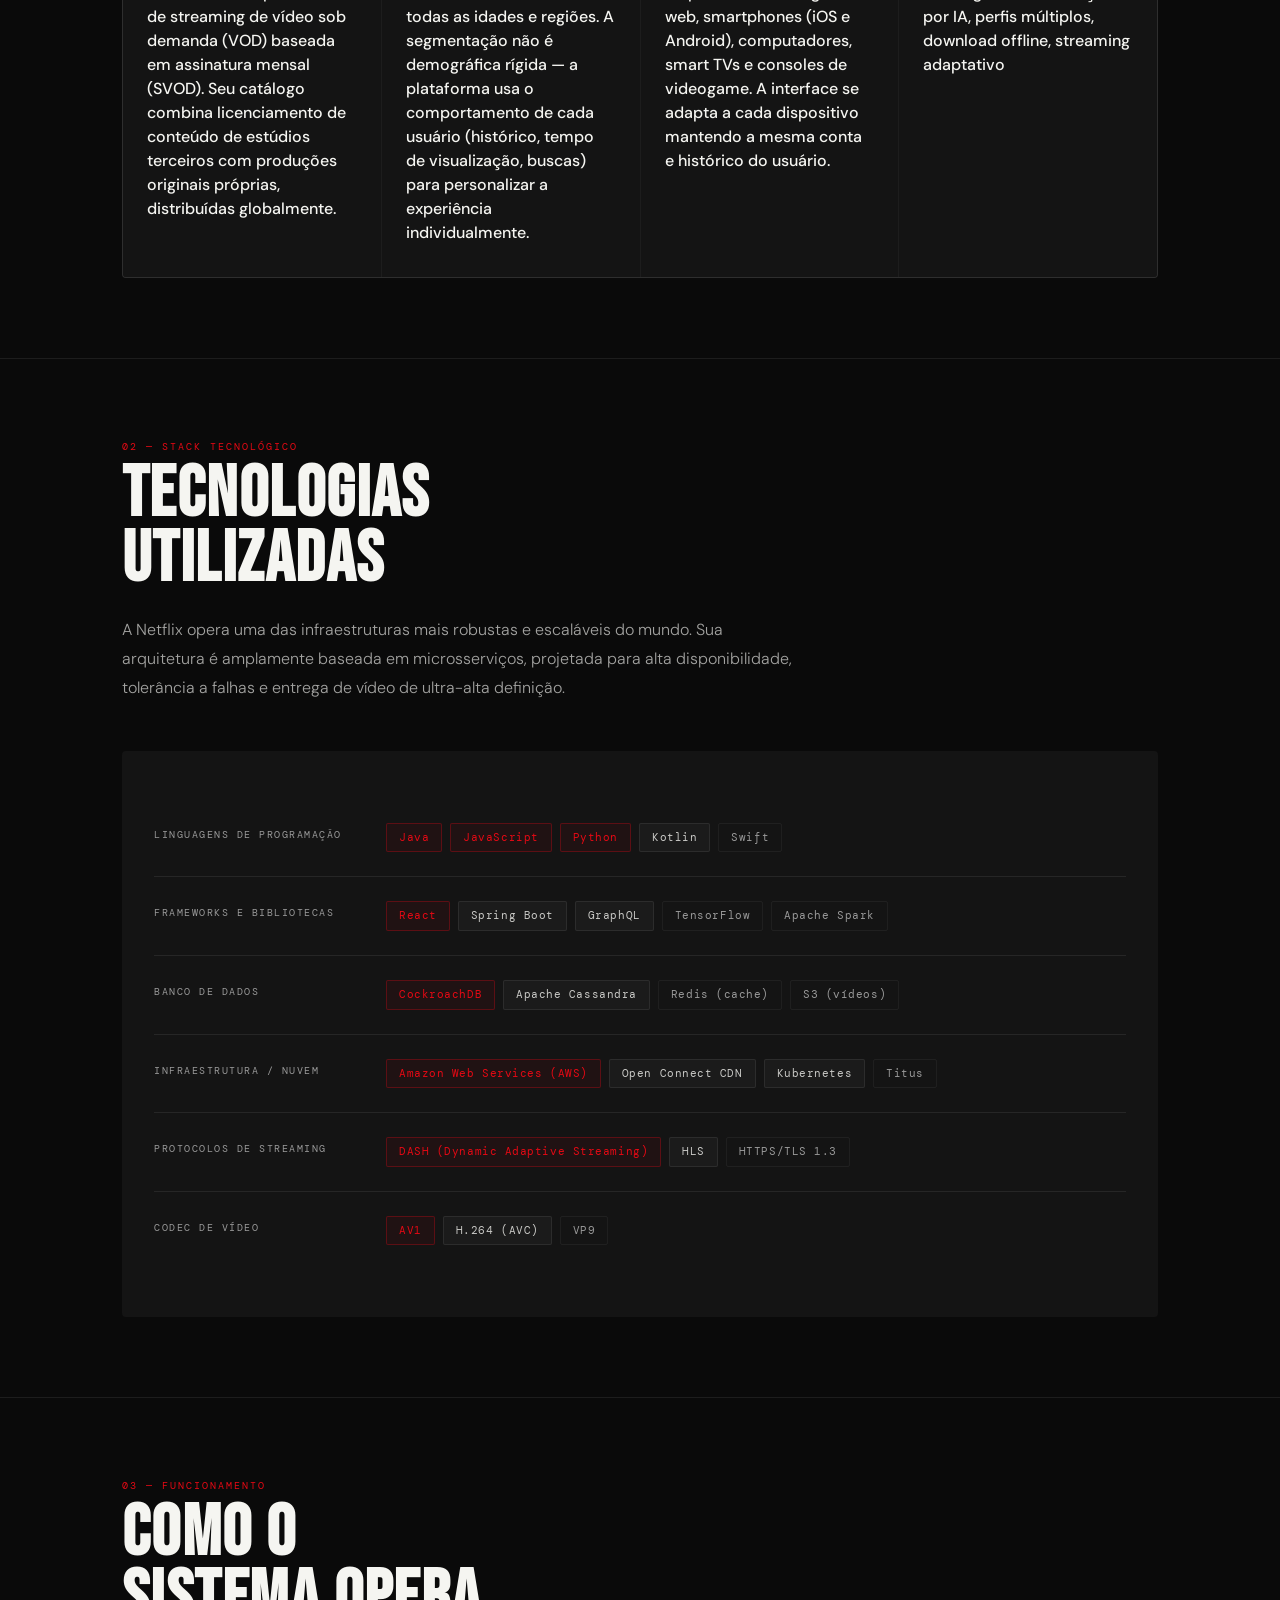
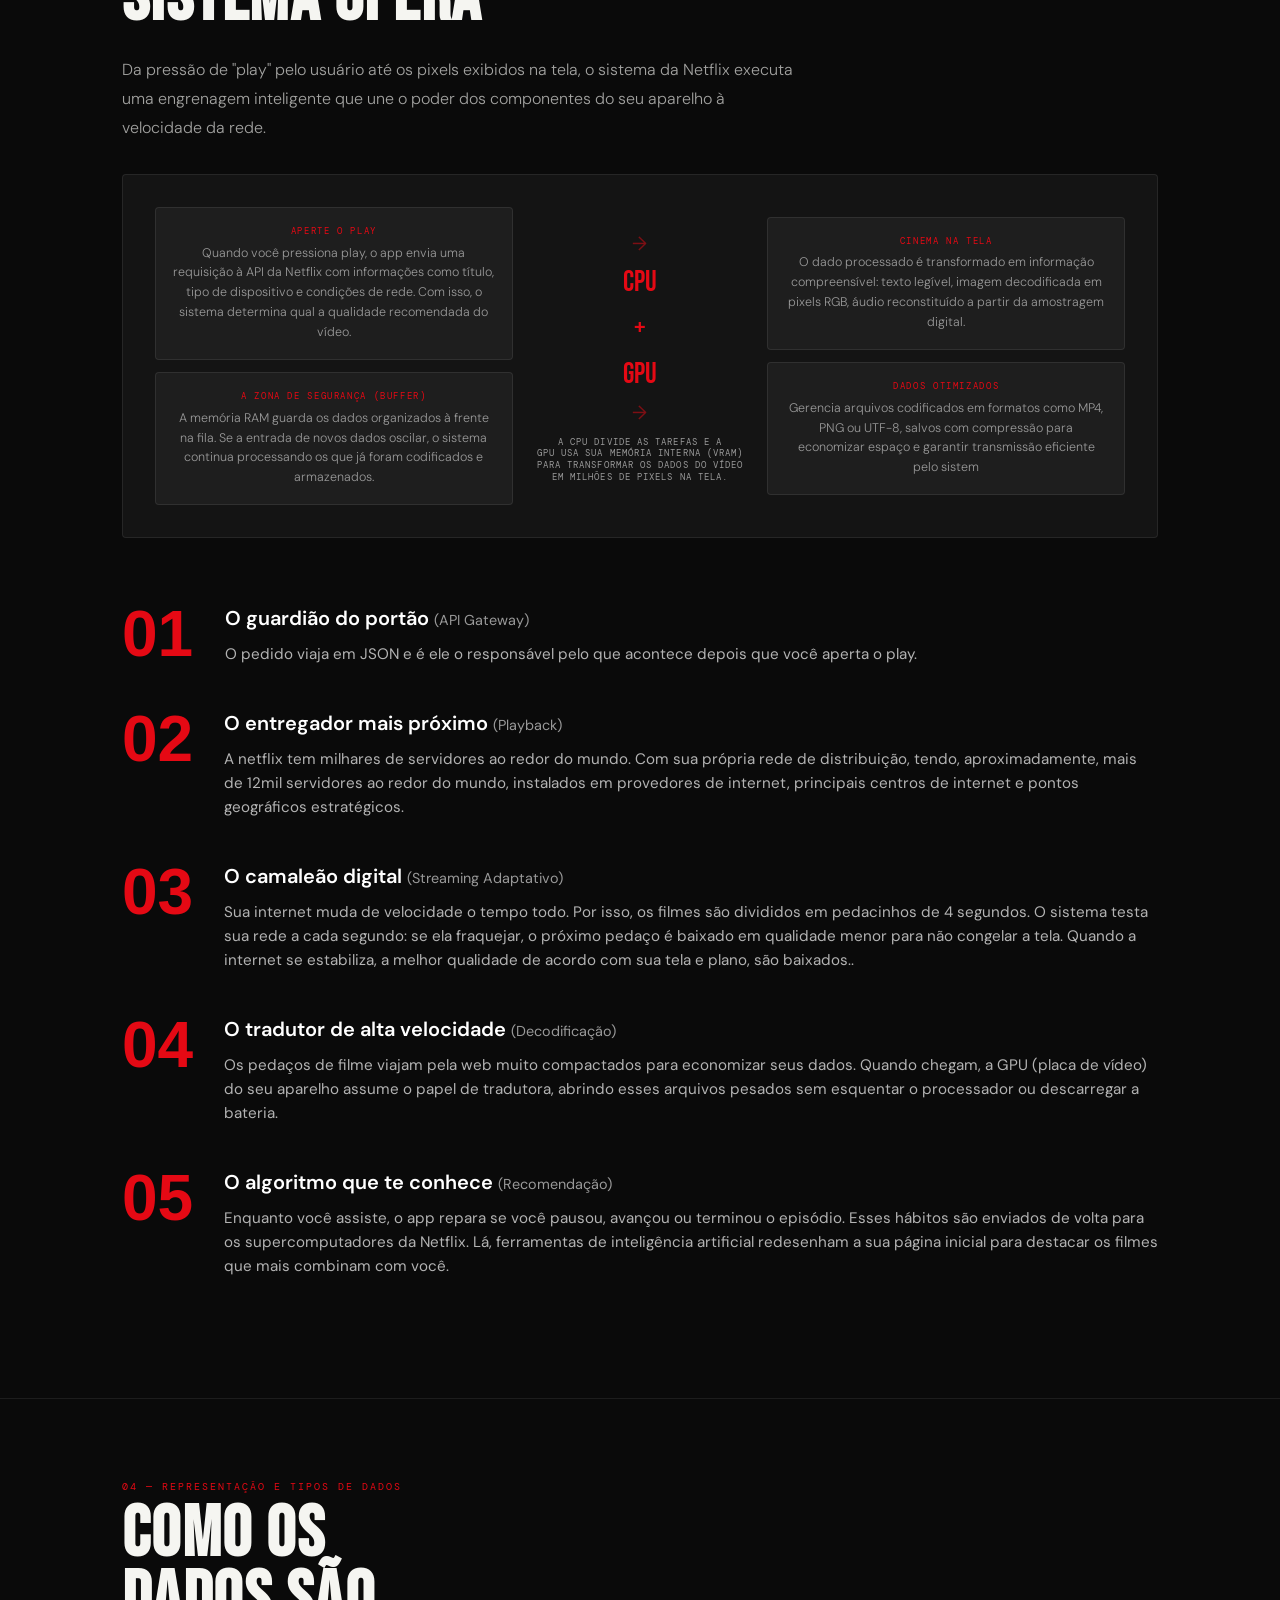
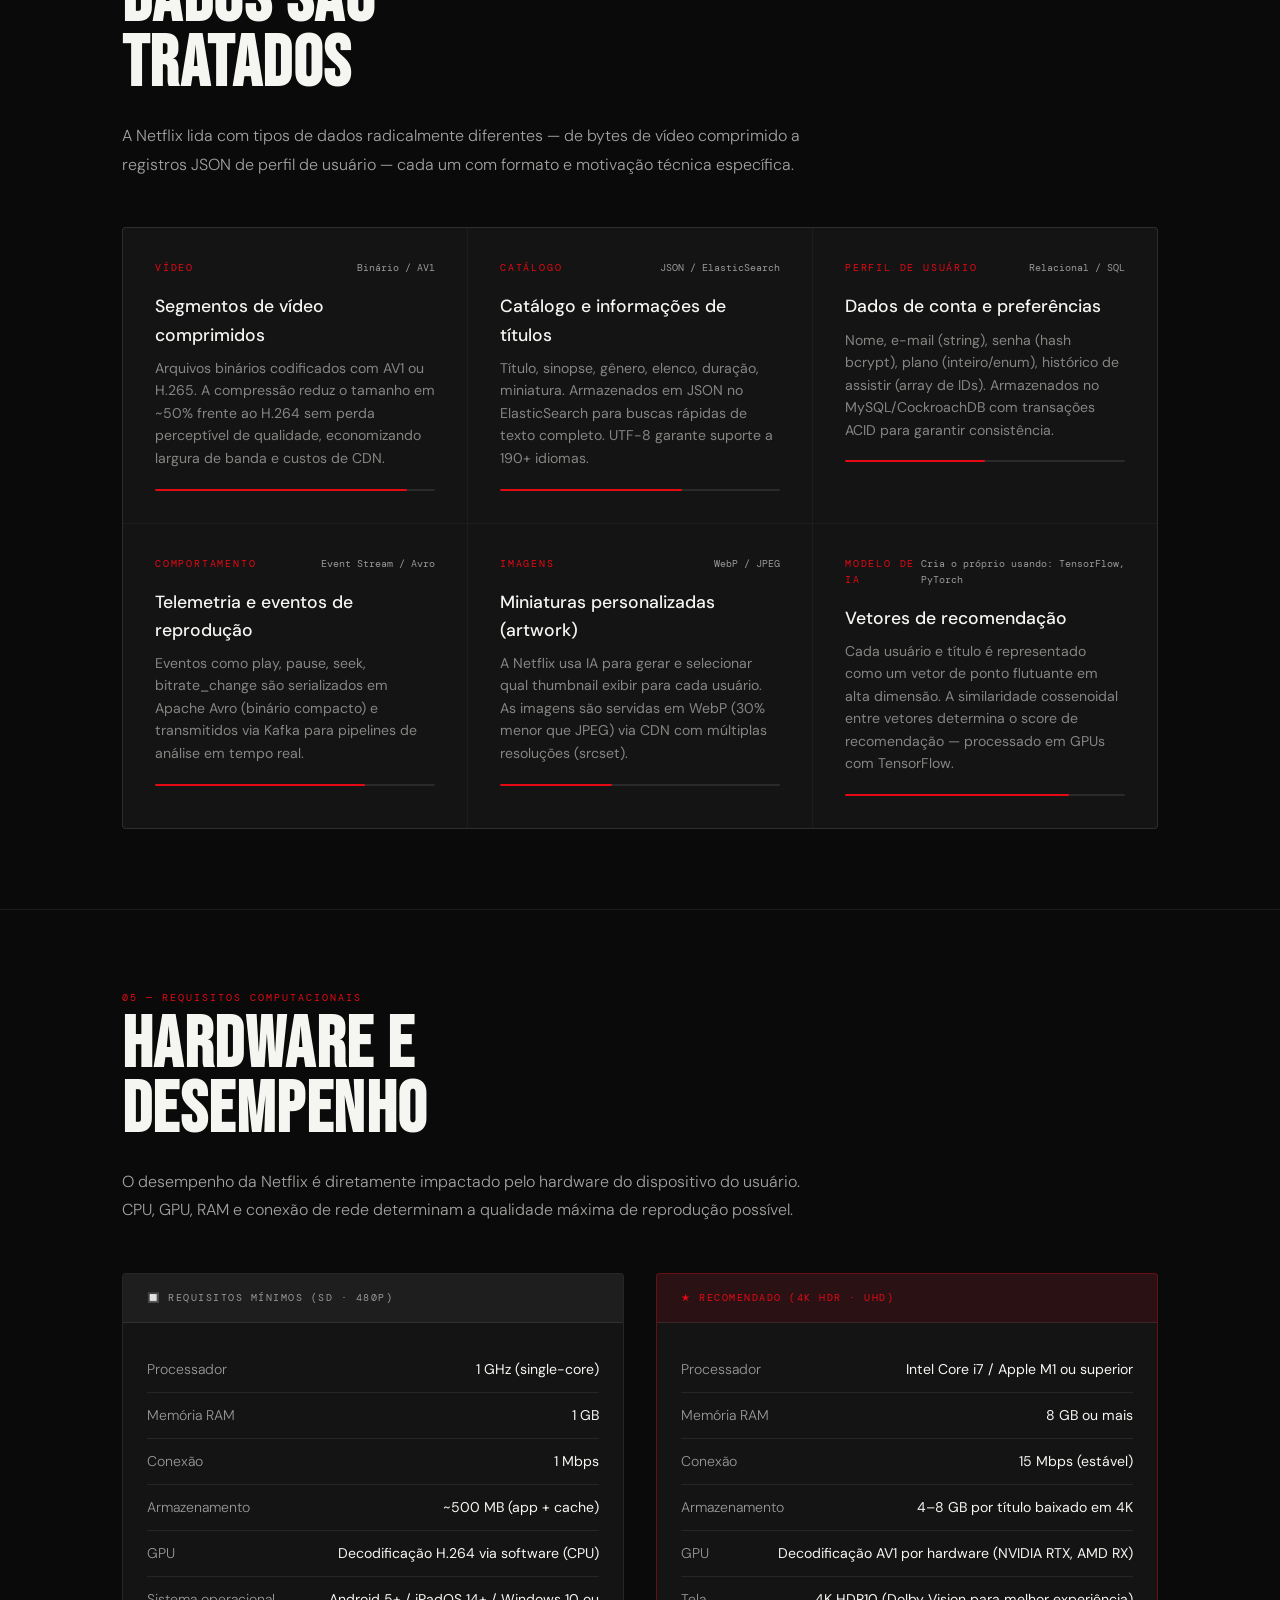
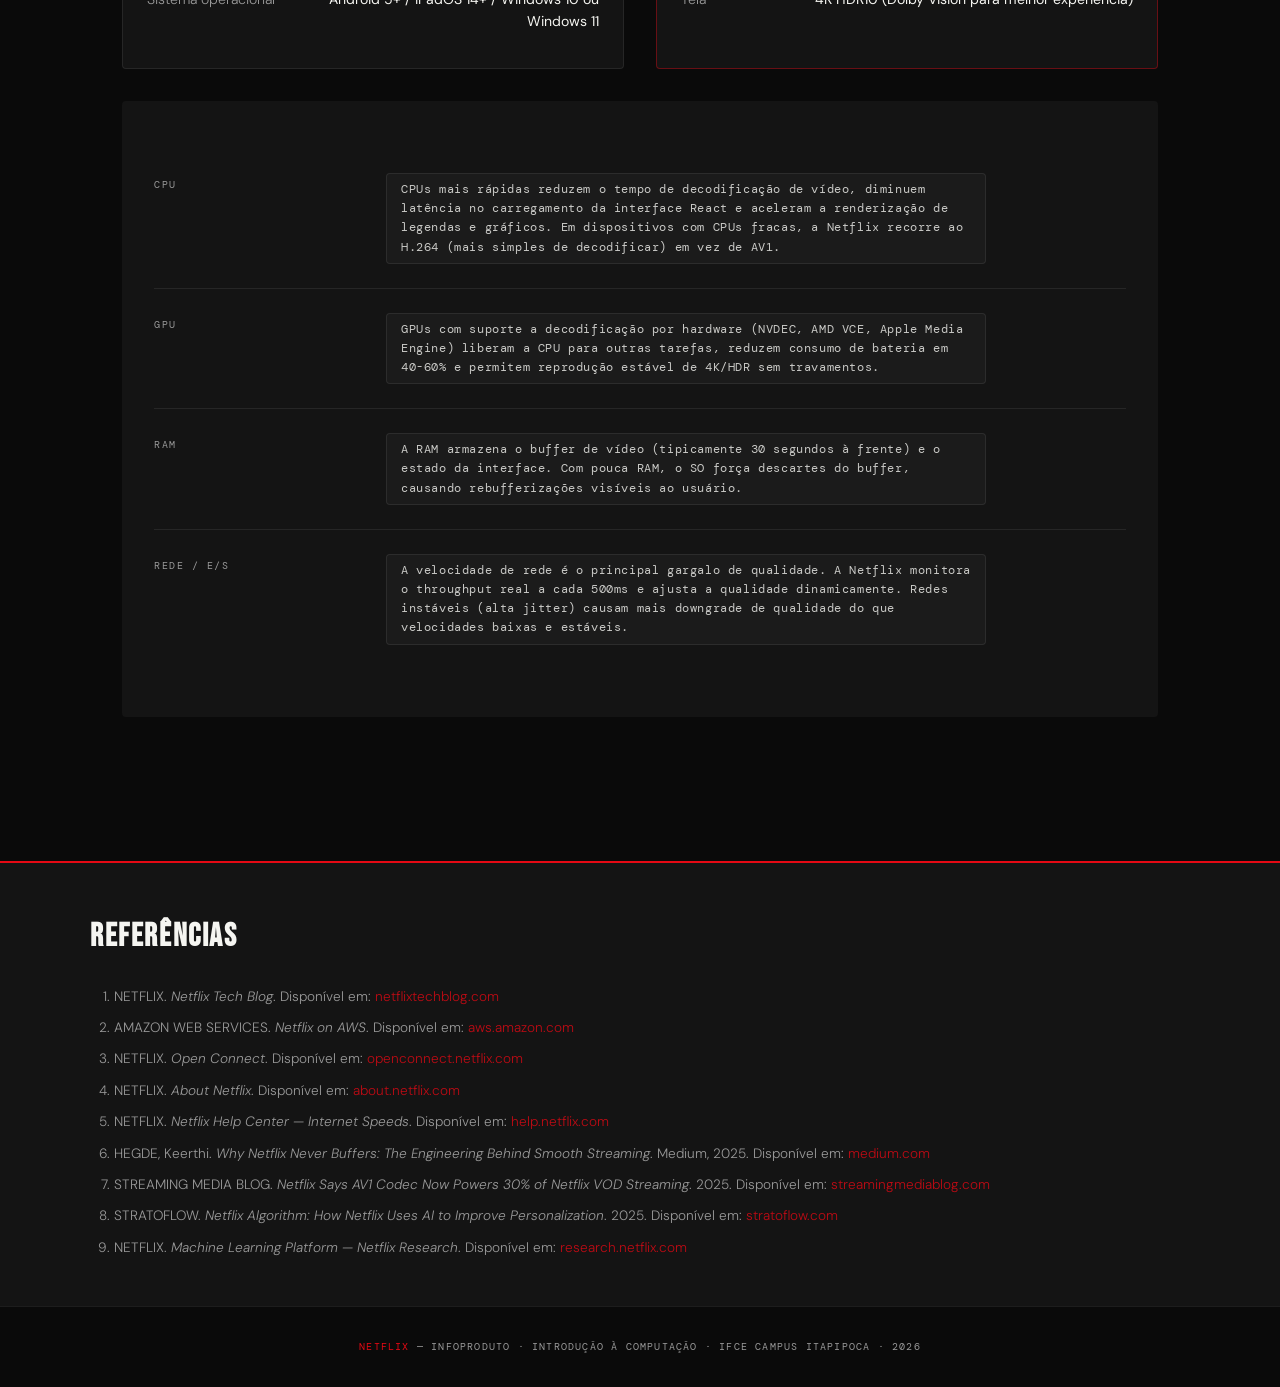
==== commit 14e749ef: "Update hero subtitle with student names" ====
--- a/index.html
+++ b/index.html
@@ -19,7 +19,7 @@
   <section class="hero" id="topo">
     <div class="hero-badge">Infoproduto · Introdução à Computação</div>
     <div class="hero-logo">Netflix</div>
-    <div class="hero-subtitle">Análise Computacional do Sistema</div>
+    <div class="hero-subtitle">Alunas: Maira Stefane e Maria Lídia</div>
     <p class="hero-desc">
       Uma análise técnica do maior serviço de streaming do mundo — sob a perspectiva de hardware, software, dados e
       linguagens de programação.
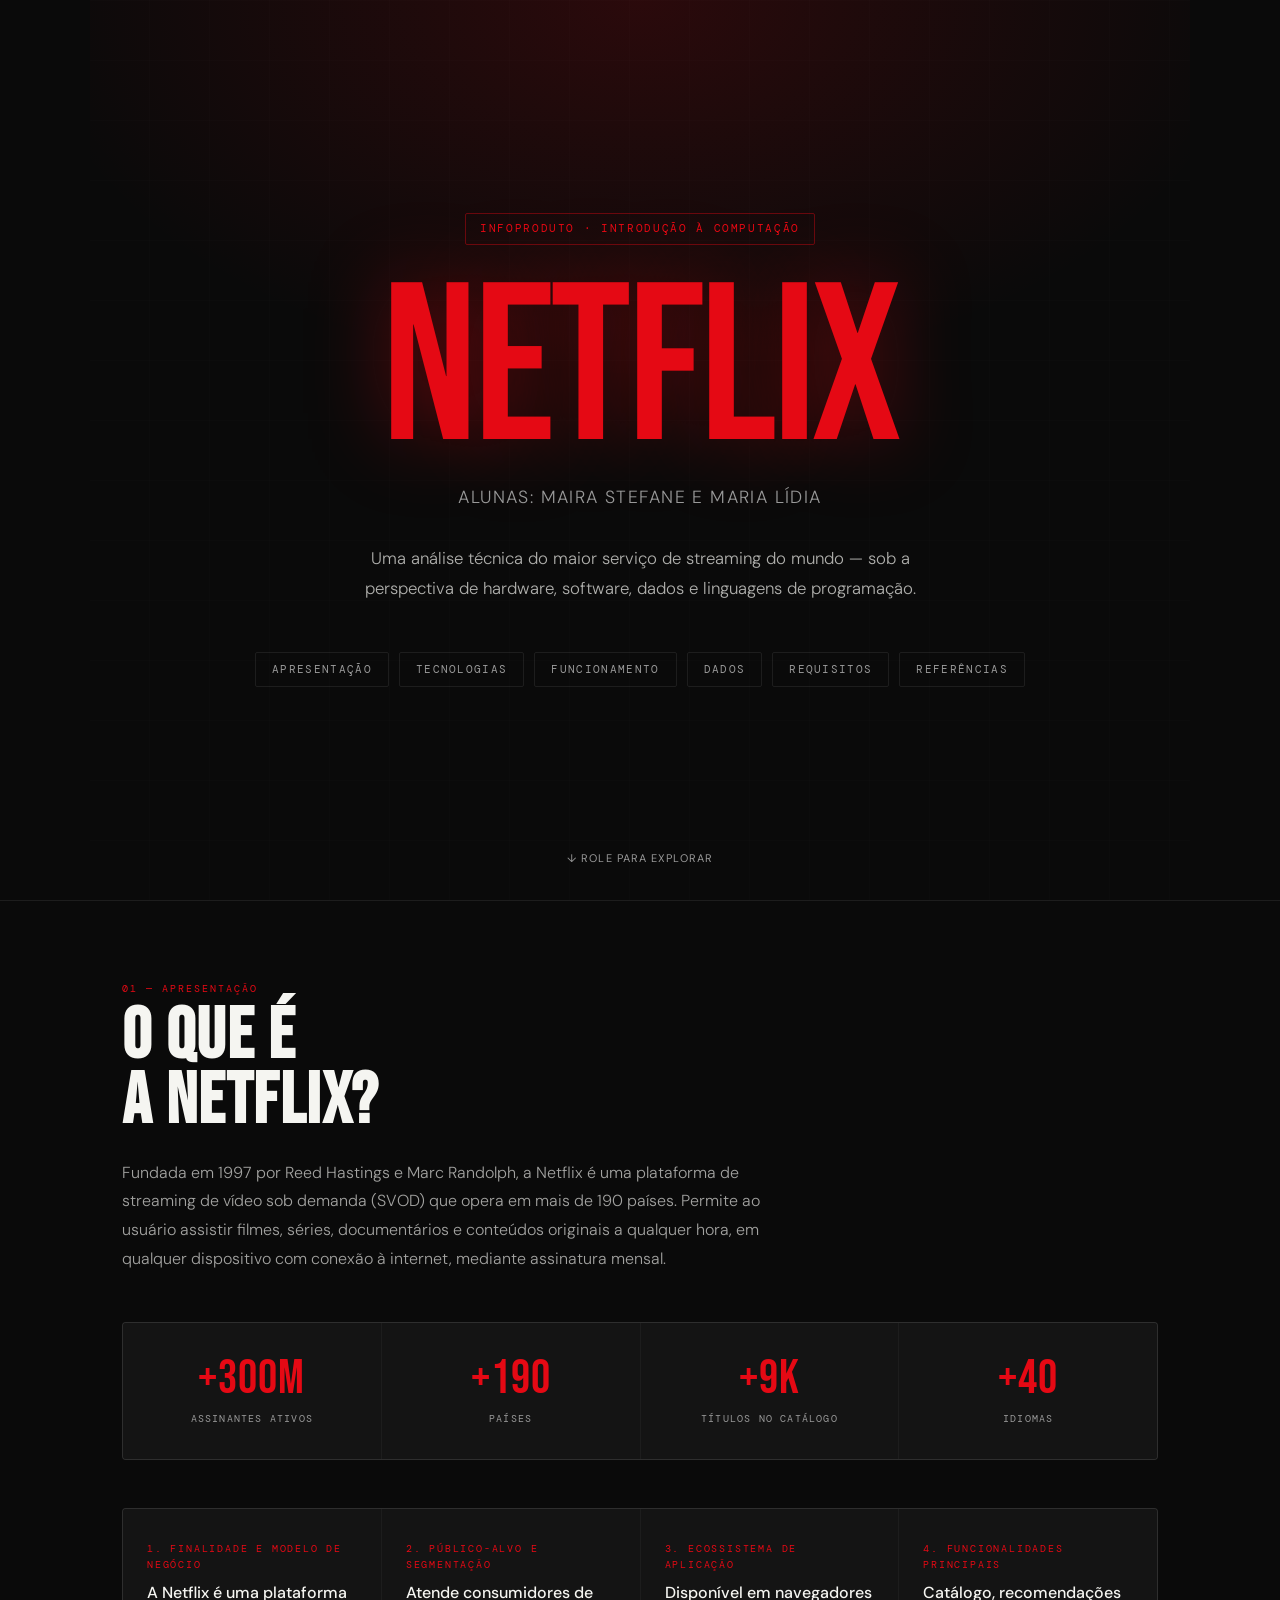
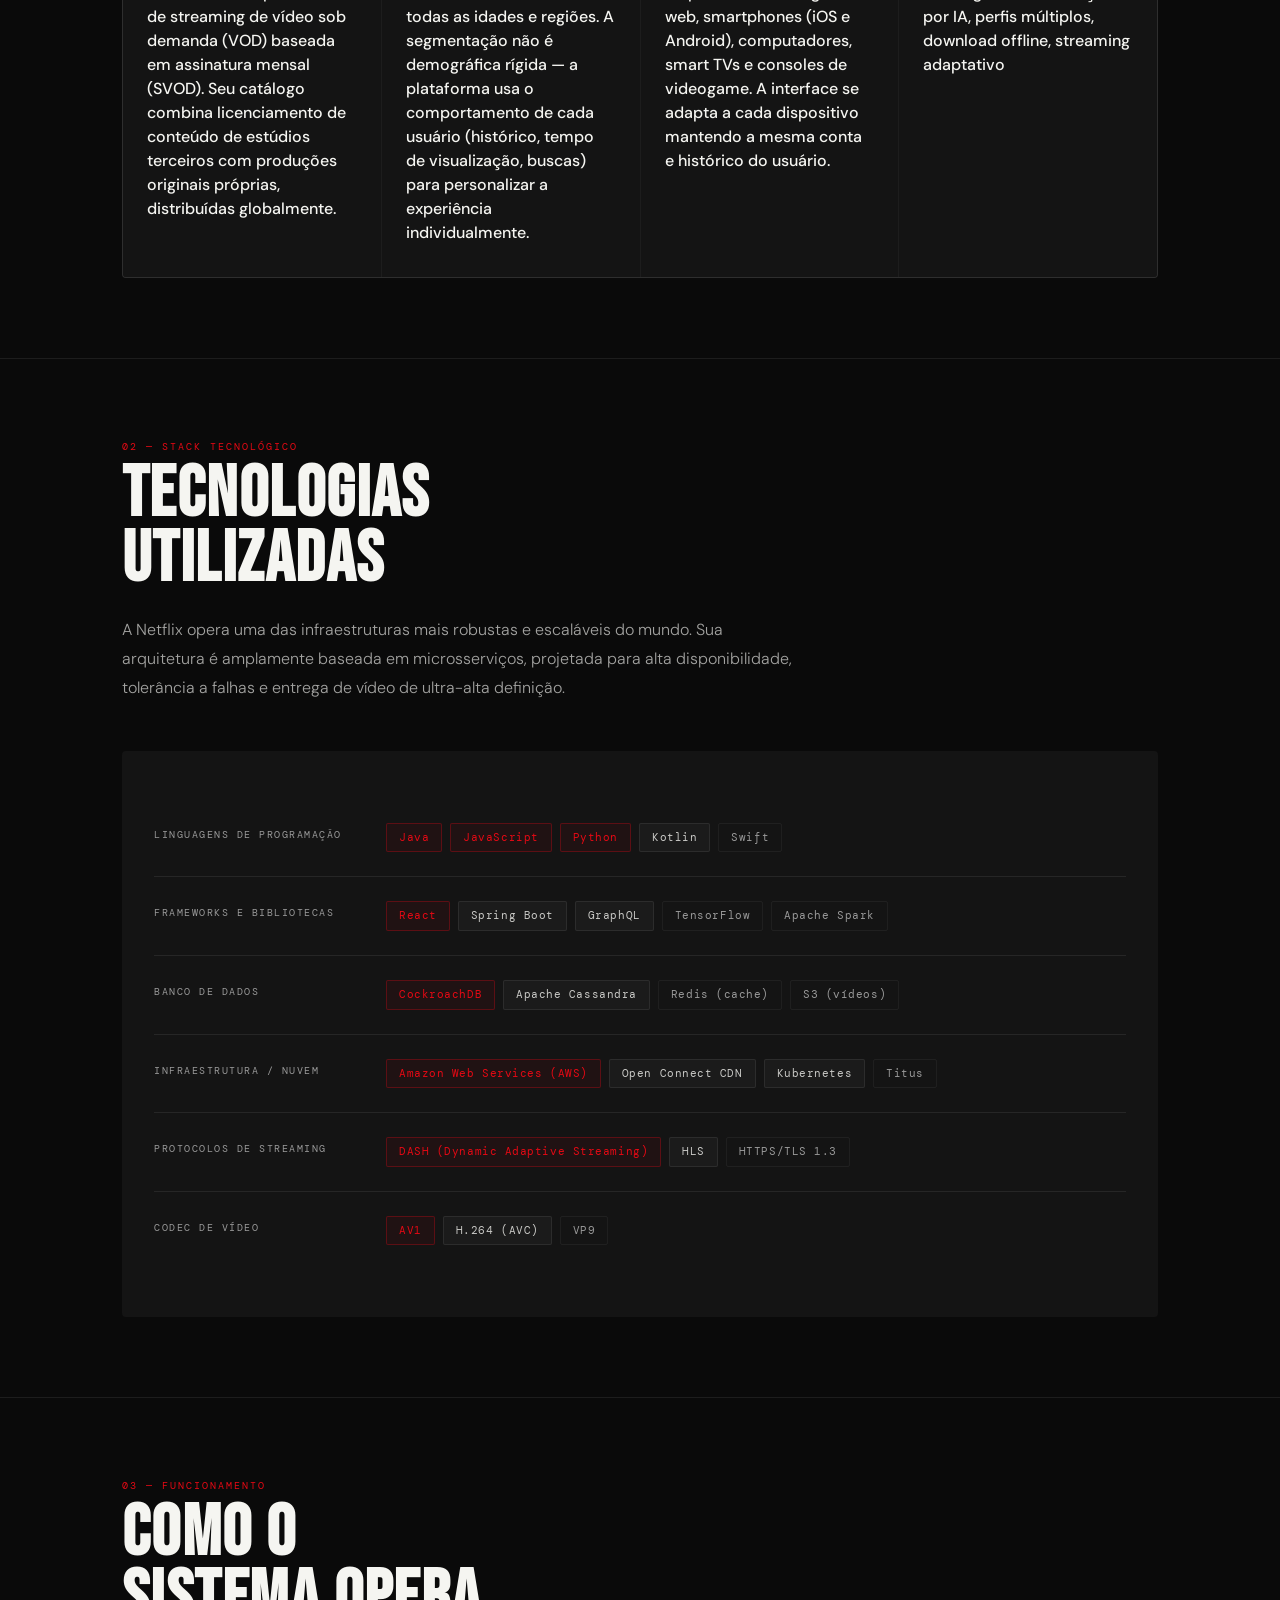
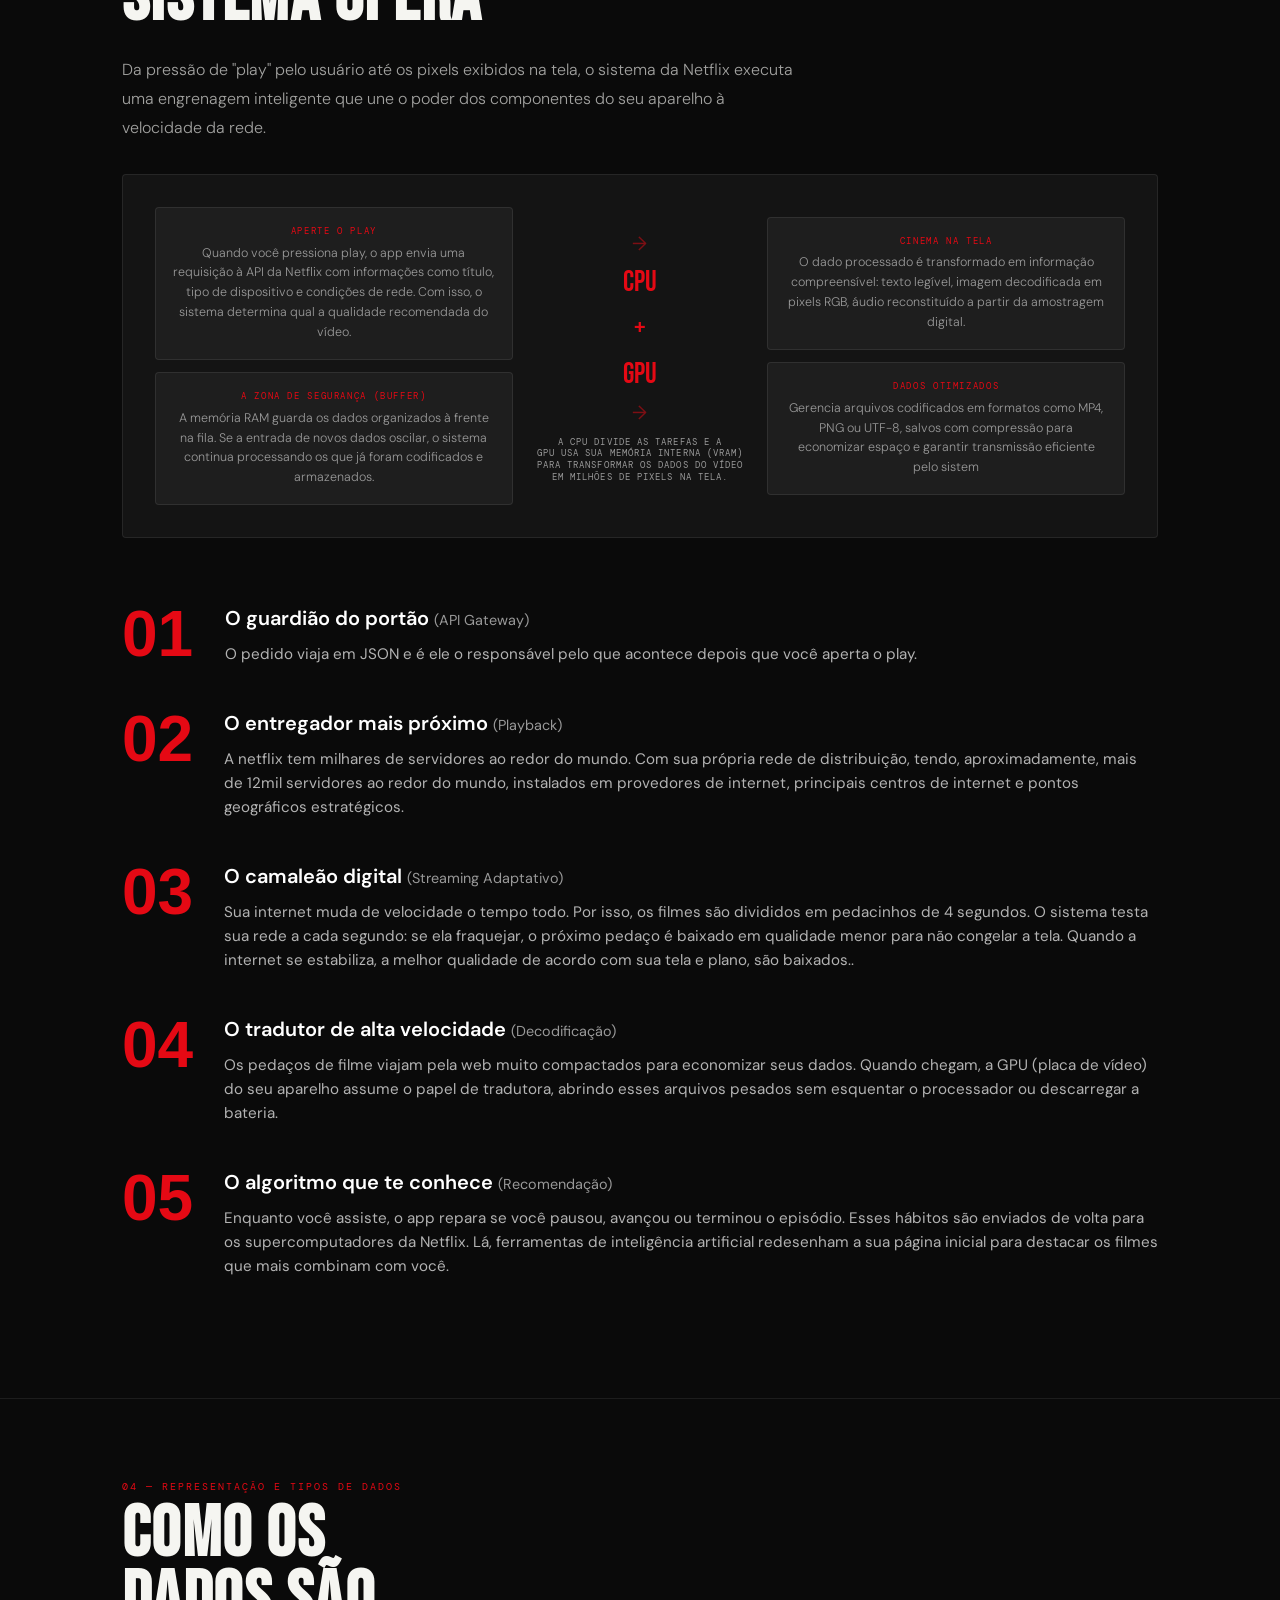
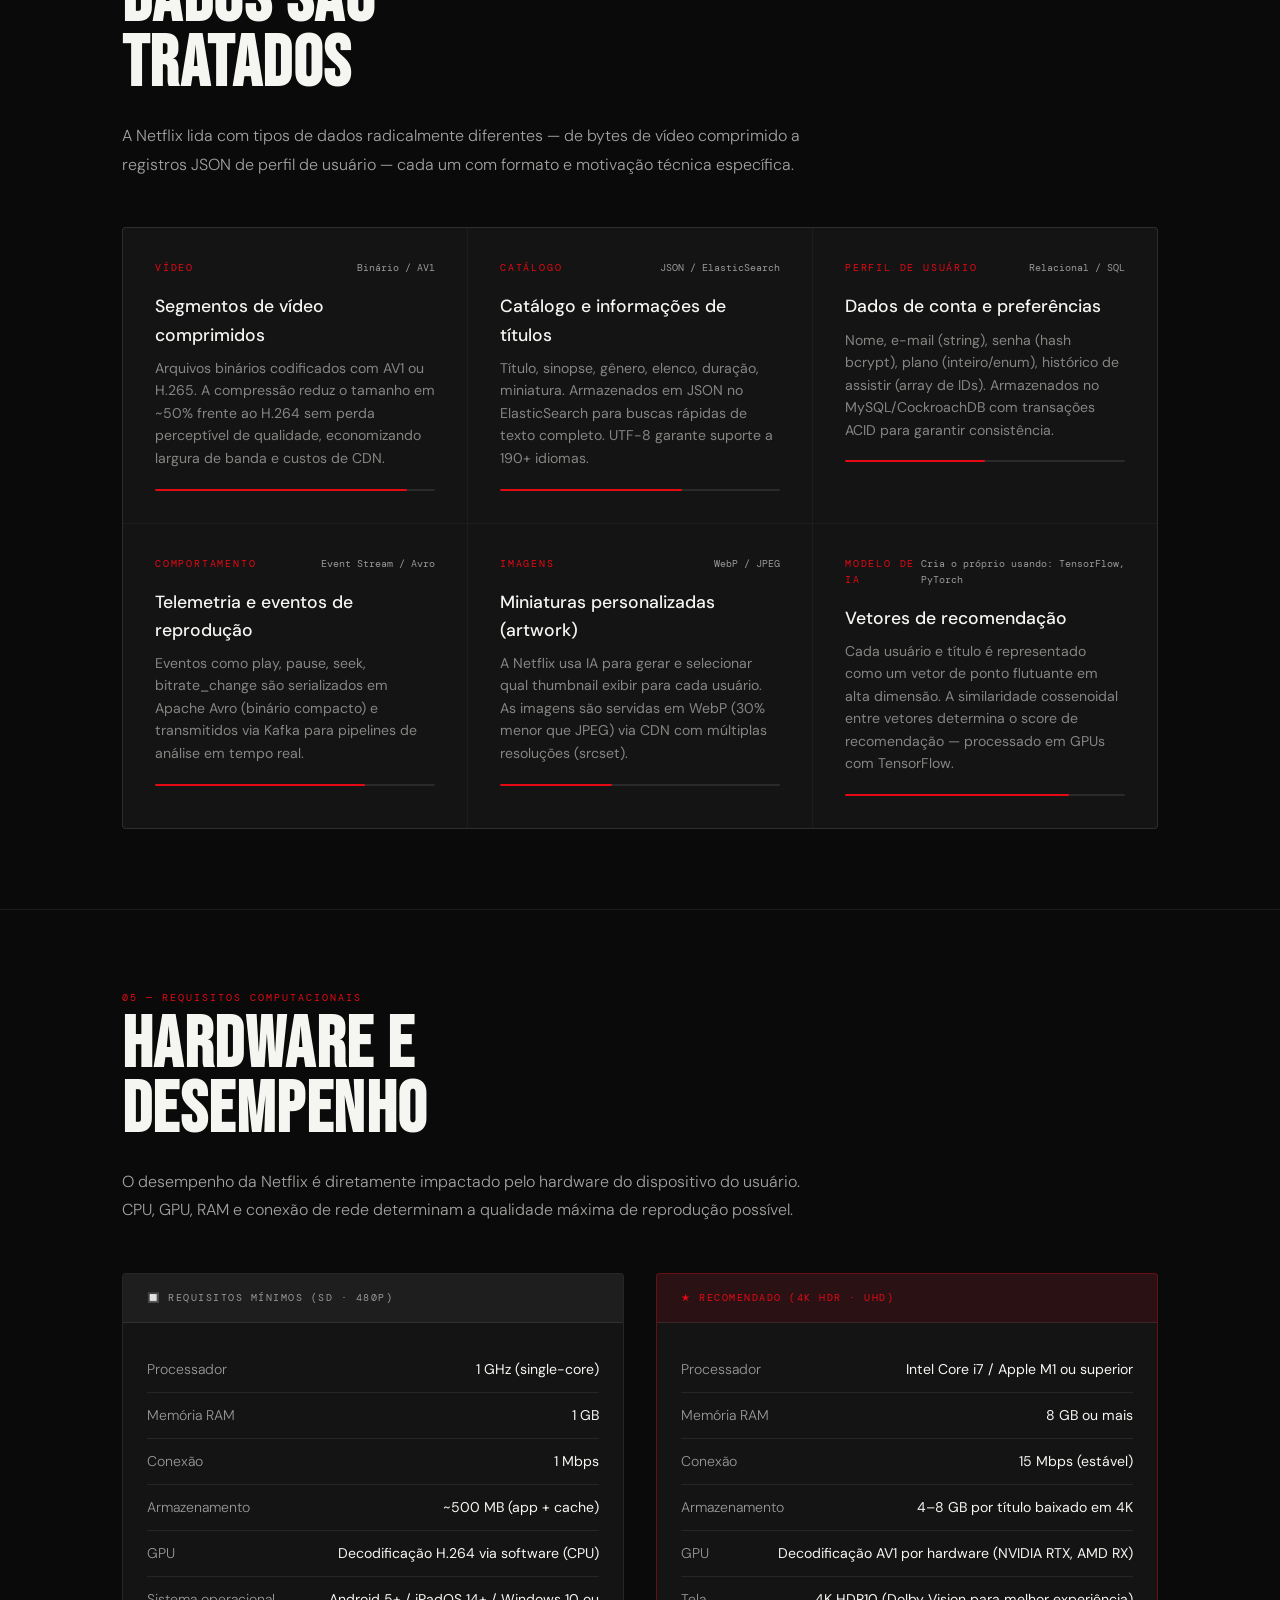
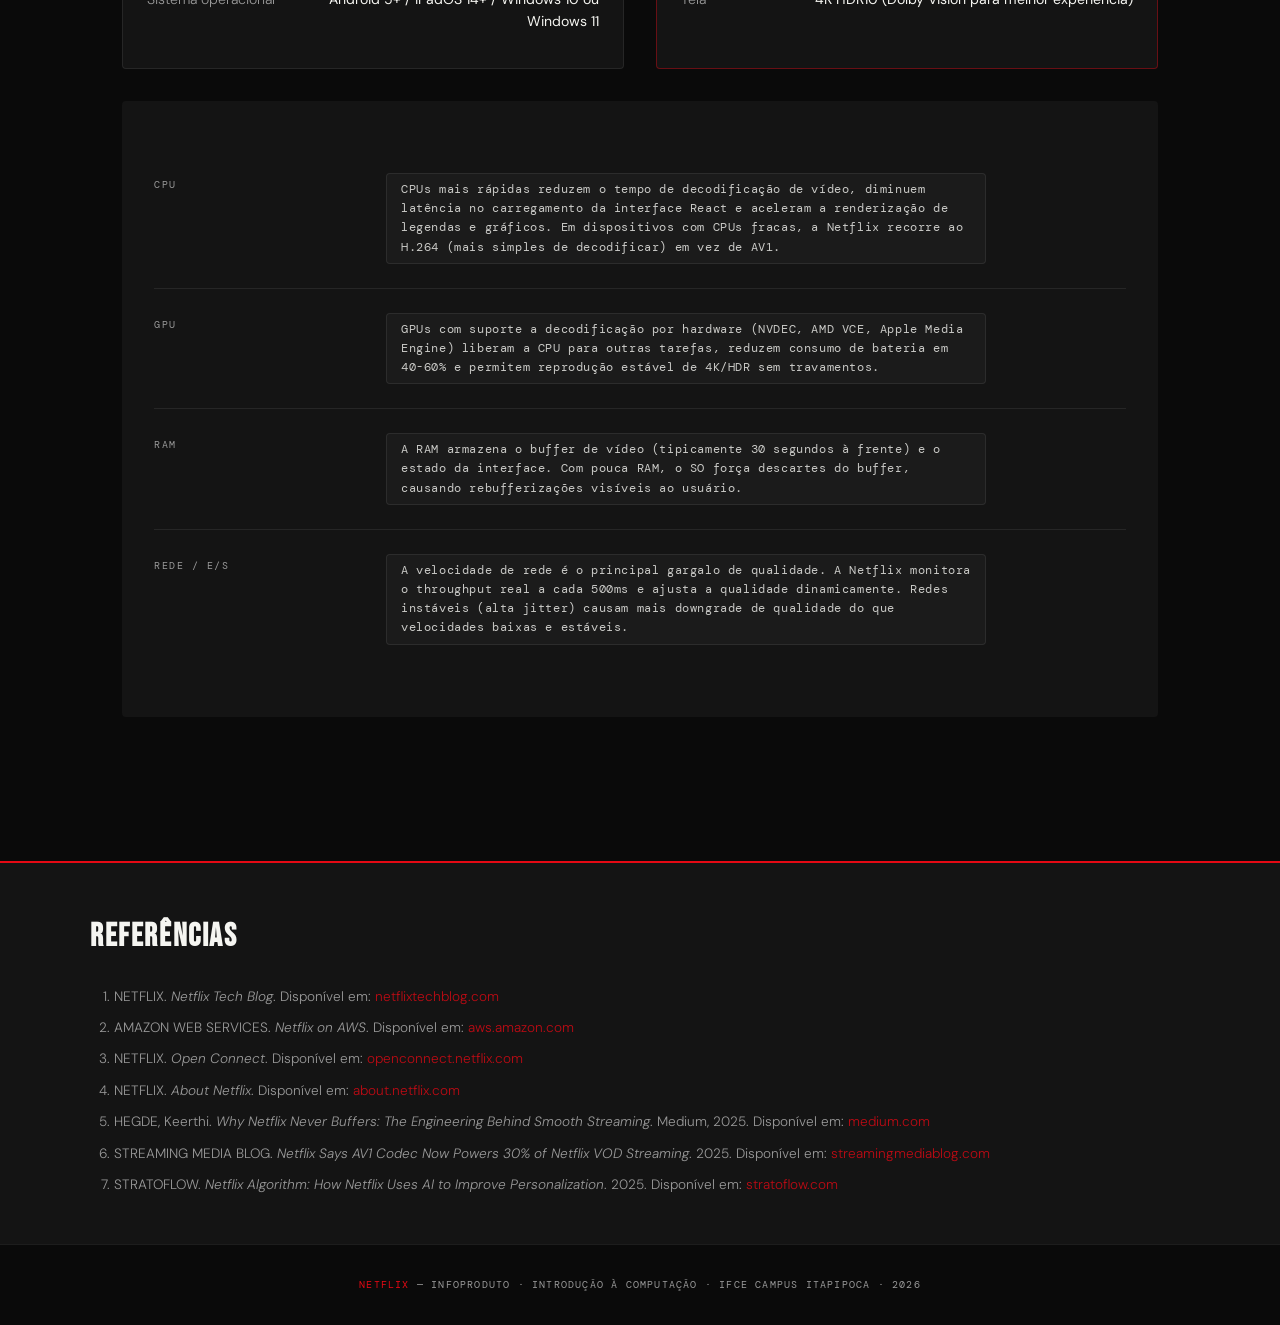
==== commit bf27f285: "Update index.html" ====
--- a/index.html
+++ b/index.html
@@ -489,15 +489,12 @@
 
         <li>NETFLIX. <em>About Netflix</em>. Disponível em: <a href="https://about.netflix.com/pt_br/leadership"
             target="_blank">about.netflix.com</a></li>
-        <li>NETFLIX. <em>Netflix Help Center — Internet Speeds</em>. Disponível em: <a href="https://help.netflix.com/en/node/306" target="_blank">help.netflix.com</a></li>
 
         <li>HEGDE, Keerthi. <em>Why Netflix Never Buffers: The Engineering Behind Smooth Streaming</em>. Medium, 2025. Disponível em: <a href="https://medium.com/@keerthihegde516/why-netflix-never-buffers-the-engineering-behind-smooth-streaming-bb1ea0092e25" target="_blank">medium.com</a></li>
 
         <li>STREAMING MEDIA BLOG. <em>Netflix Says AV1 Codec Now Powers 30% of Netflix VOD Streaming</em>. 2025. Disponível em: <a href="https://www.streamingmediablog.com/2025/12/netflix-av1.html" target="_blank">streamingmediablog.com</a></li>
 
         <li>STRATOFLOW. <em>Netflix Algorithm: How Netflix Uses AI to Improve Personalization</em>. 2025. Disponível em: <a href="https://stratoflow.com/how-netflix-recommendation-algorithm-work/" target="_blank">stratoflow.com</a></li>
-
-        <li>NETFLIX. <em>Machine Learning Platform — Netflix Research</em>. Disponível em: <a href="https://research.netflix.com/research-area/machine-learning-platform" target="_blank">research.netflix.com</a></li>
         
       </ol>
     </div>
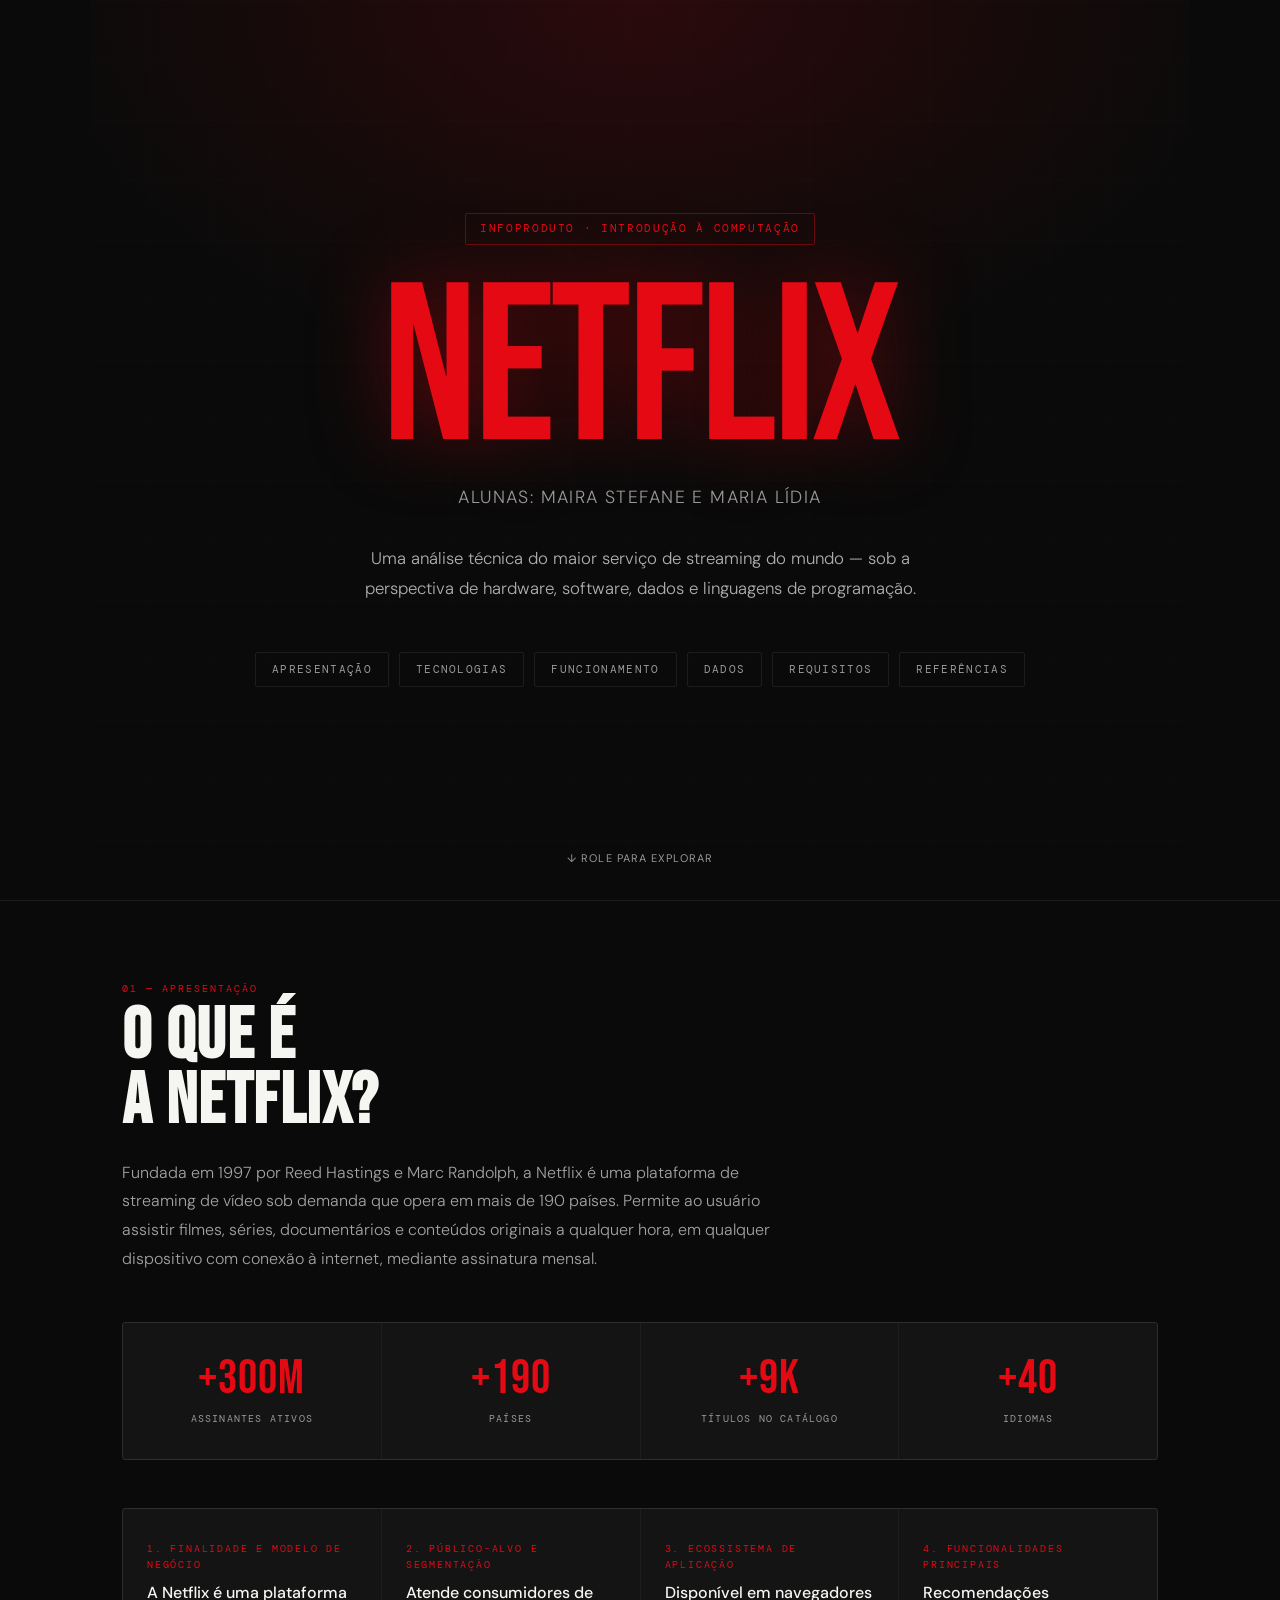
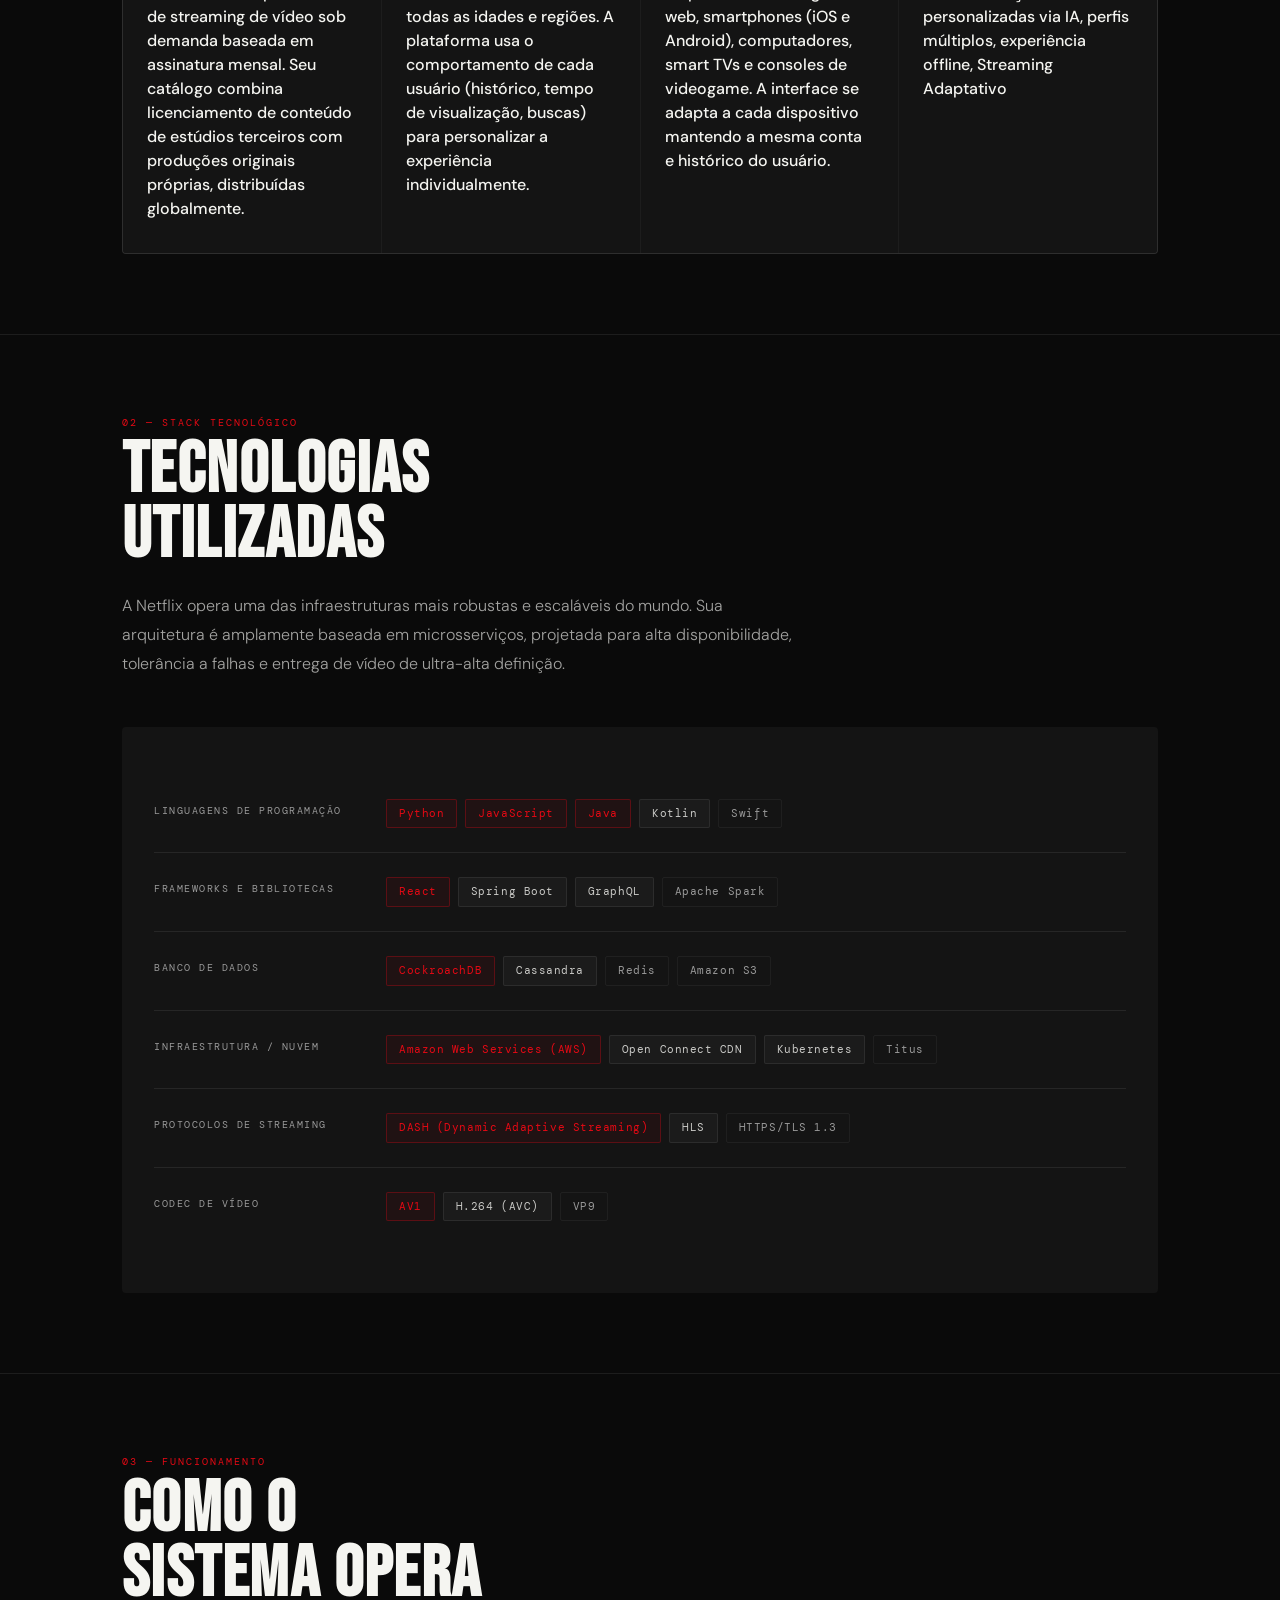
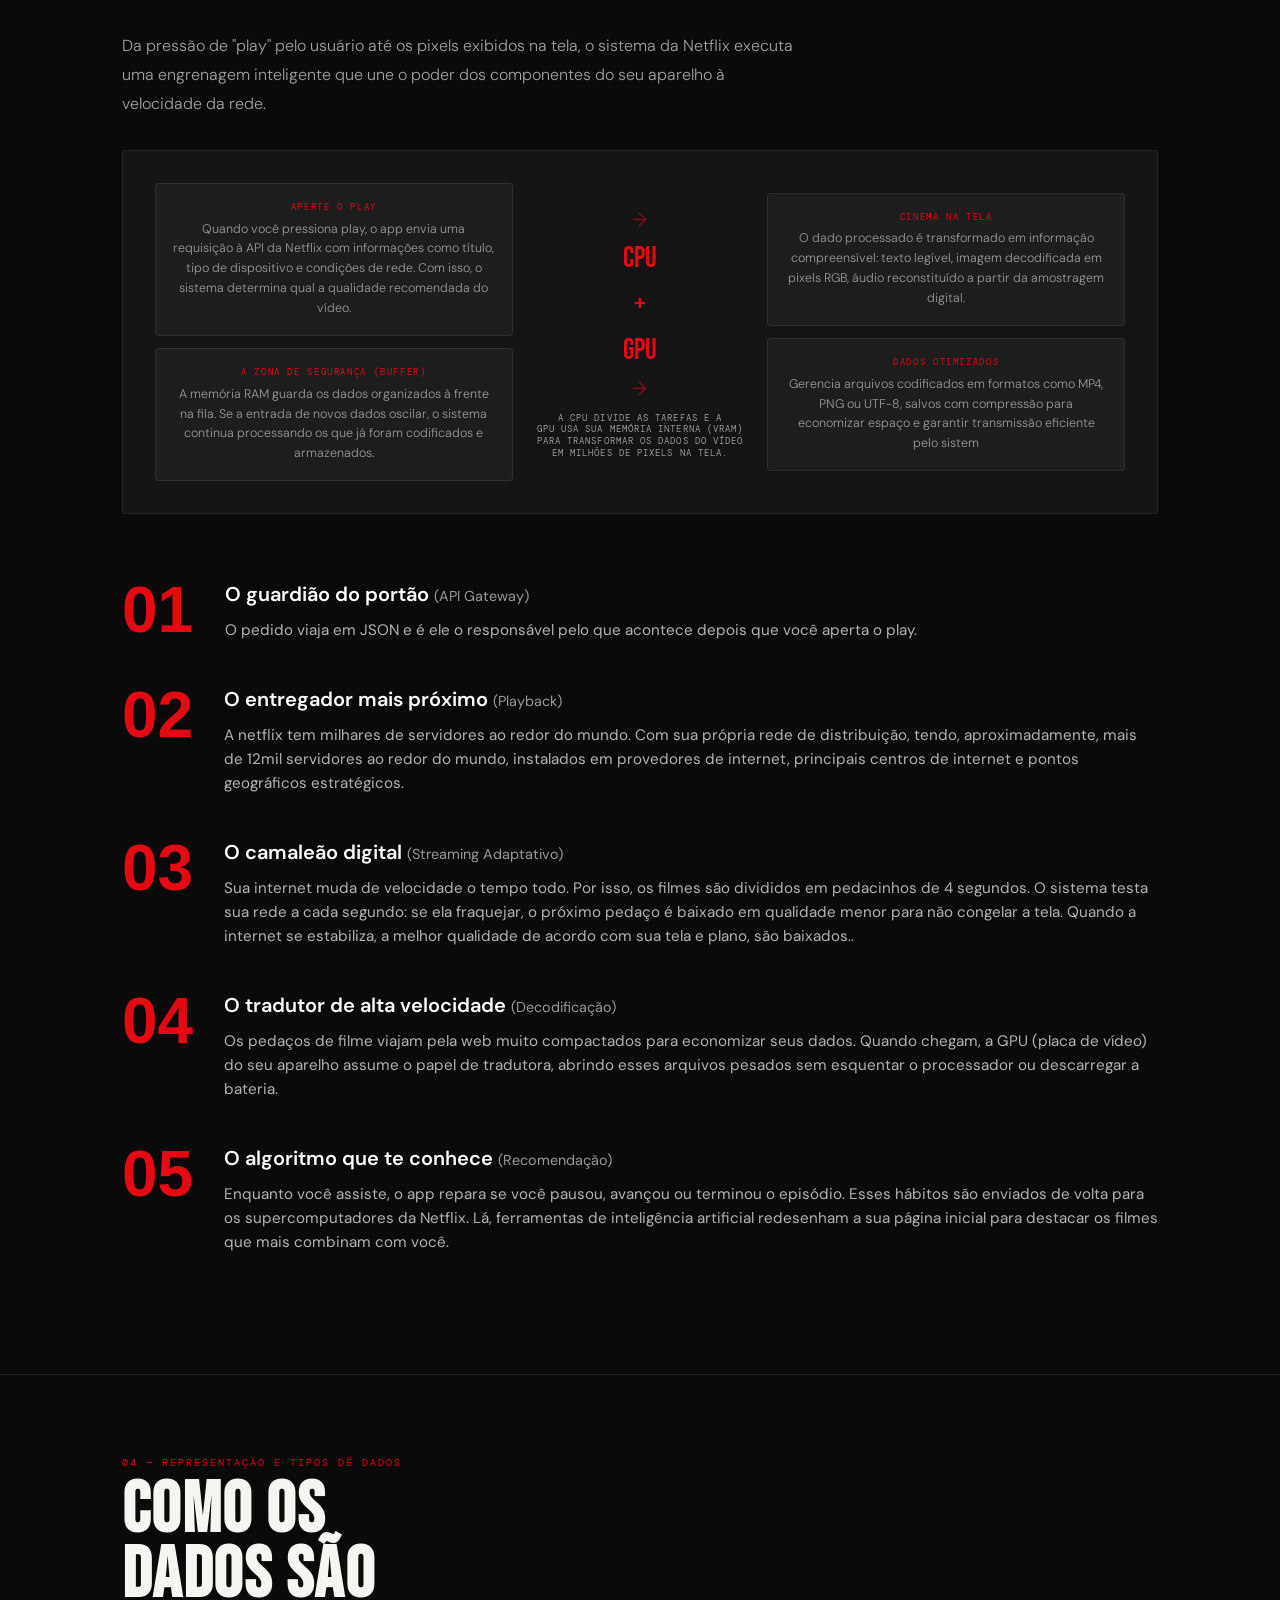
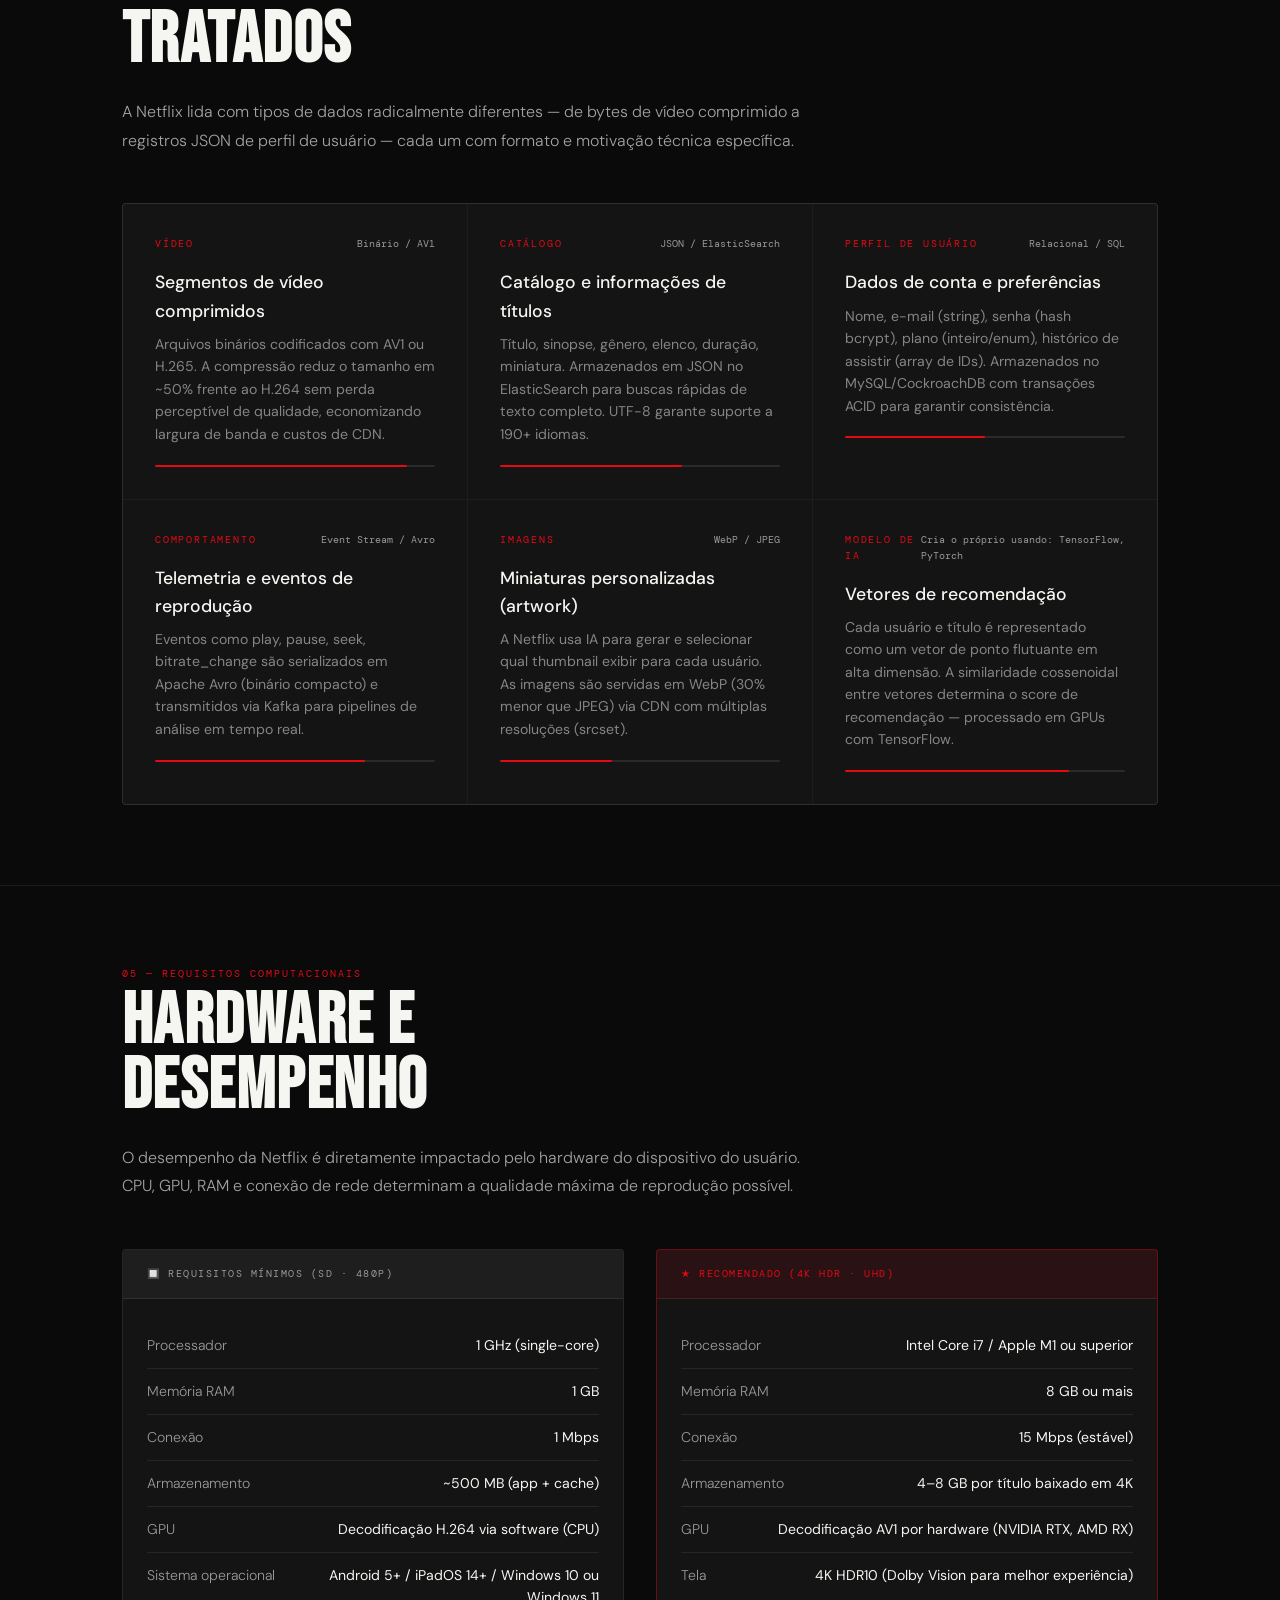
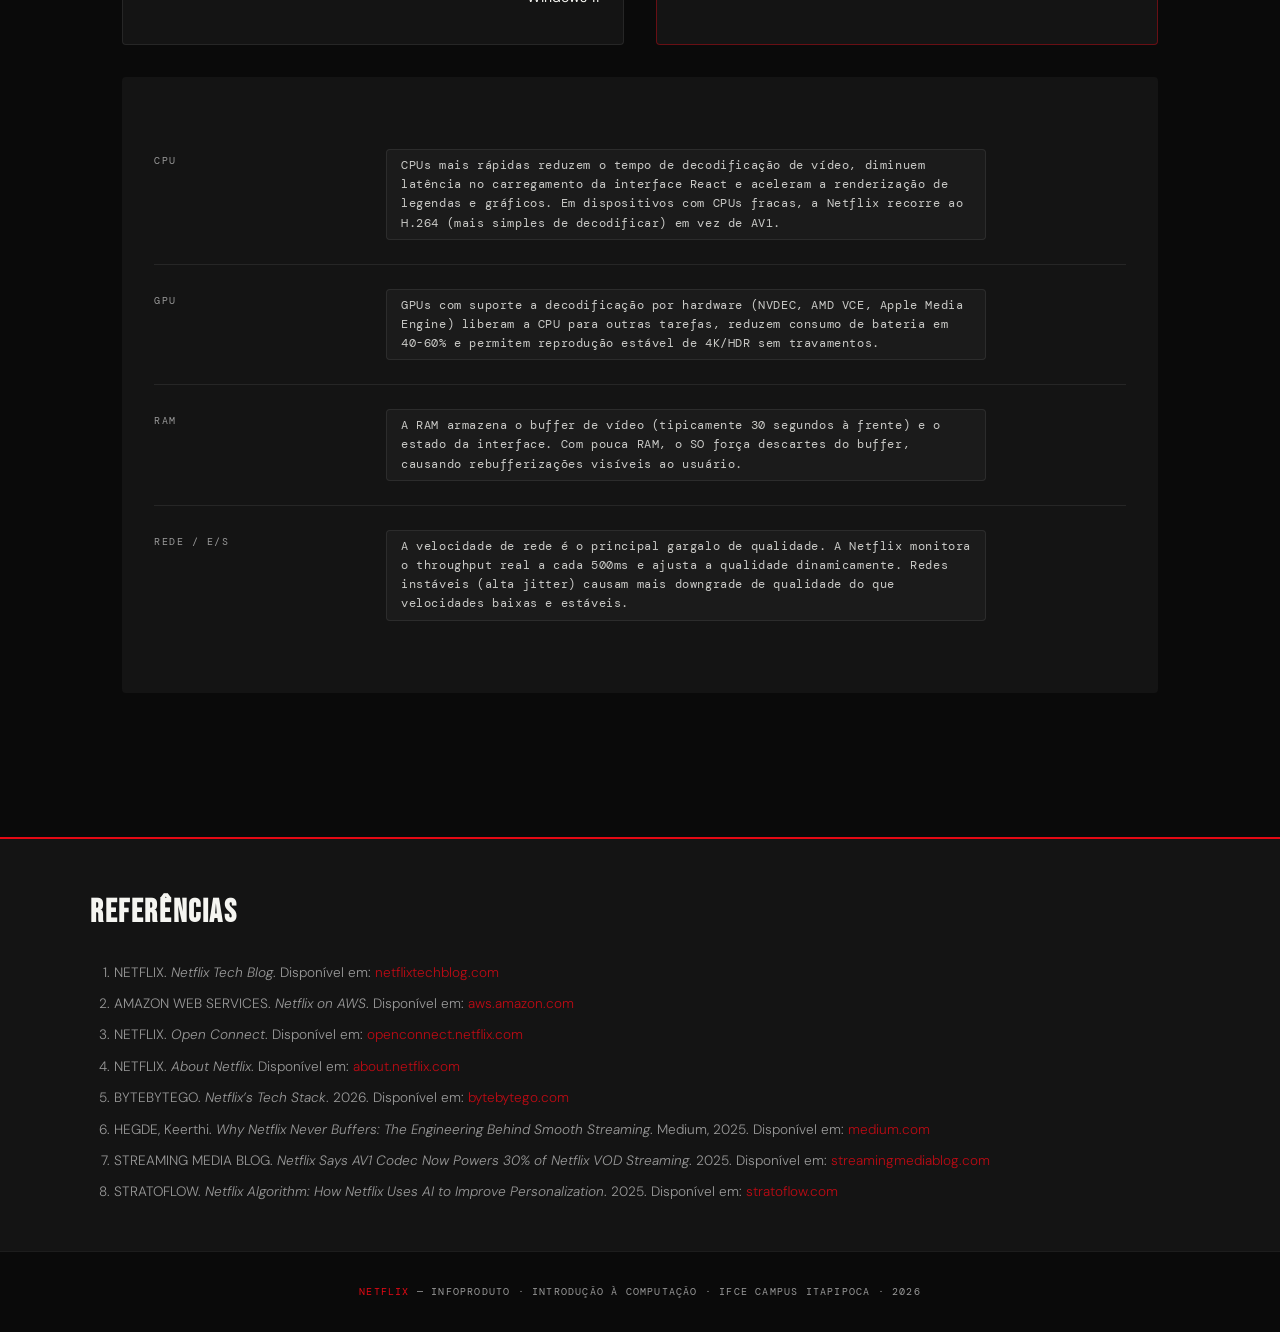
==== commit 4f44f163: "refactor: improve text clarity and organization" ====
--- a/index.html
+++ b/index.html
@@ -44,7 +44,7 @@
       <h2 class="section-title">O que é<br>a Netflix?</h2>
       <p class="section-body">
         Fundada em 1997 por Reed Hastings e Marc Randolph, a Netflix é uma plataforma de streaming de vídeo sob demanda
-        (SVOD) que opera em mais de 190 países. Permite ao usuário assistir filmes, séries, documentários e conteúdos
+        que opera em mais de 190 países. Permite ao usuário assistir filmes, séries, documentários e conteúdos
         originais a qualquer hora, em qualquer dispositivo com conexão à internet, mediante assinatura mensal.
       </p>
     </div>
@@ -71,14 +71,15 @@
     <div class="app-grid reveal">
       <div class="app-card">
         <div class="app-card-title">1. Finalidade e Modelo de Negócio</div>
-        <div class="app-card-value">A Netflix é uma plataforma de streaming de vídeo sob demanda (VOD) baseada em
-          assinatura mensal (SVOD). Seu catálogo combina licenciamento de conteúdo de estúdios terceiros com produções
+        <div class="app-card-value">A Netflix é uma plataforma de streaming de vídeo sob demanda baseada em
+          assinatura mensal. Seu catálogo combina licenciamento de conteúdo de estúdios terceiros com produções
           originais próprias, distribuídas globalmente.</div>
       </div>
       <div class="app-card">
         <div class="app-card-title">2. Público-Alvo e Segmentação</div>
-        <div class="app-card-value">Atende consumidores de todas as idades e regiões. A segmentação não é demográfica
-          rígida — a plataforma usa o comportamento de cada usuário (histórico, tempo de visualização, buscas) para
+        <div class="app-card-value">Atende consumidores de todas as idades e regiões. A plataforma usa o comportamento
+          de
+          cada usuário (histórico, tempo de visualização, buscas) para
           personalizar a experiência individualmente.</div>
       </div>
       <div class="app-card">
@@ -90,8 +91,8 @@
       </div>
       <div class="app-card">
         <div class="app-card-title">4. Funcionalidades Principais</div>
-        <div class="app-card-value">Catálogo, recomendações por IA, perfis múltiplos, download offline, streaming
-          adaptativo</div>
+        <div class="app-card-value">Recomendações personalizadas via IA, perfis múltiplos, experiência offline,
+          Streaming Adaptativo</div>
       </div>
     </div>
   </section>
@@ -114,9 +115,9 @@
       <div class="tech-row">
         <div class="tech-category">Linguagens de programação</div>
         <div class="tech-tags">
+          <span class="tag tag-red">Python</span>
+          <span class="tag tag-red">JavaScript</span>
           <span class="tag tag-red">Java</span>
-          <span class="tag tag-red">JavaScript</span>
-          <span class="tag tag-red">Python</span>
           <span class="tag tag-white">Kotlin</span>
           <span class="tag tag-dim">Swift</span>
         </div>
@@ -127,7 +128,6 @@
           <span class="tag tag-red">React</span>
           <span class="tag tag-white">Spring Boot</span>
           <span class="tag tag-white">GraphQL</span>
-          <span class="tag tag-dim">TensorFlow</span>
           <span class="tag tag-dim">Apache Spark</span>
         </div>
       </div>
@@ -135,9 +135,9 @@
         <div class="tech-category">Banco de dados</div>
         <div class="tech-tags">
           <span class="tag tag-red">CockroachDB</span>
-          <span class="tag tag-white">Apache Cassandra</span>
-          <span class="tag tag-dim">Redis (cache)</span>
-          <span class="tag tag-dim">S3 (vídeos)</span>
+          <span class="tag tag-white">Cassandra</span>
+          <span class="tag tag-dim">Redis</span>
+          <span class="tag tag-dim">Amazon S3</span>
         </div>
       </div>
       <div class="tech-row">
@@ -187,16 +187,16 @@
       <div>
         <div class="cpu-box margin-bottom-sm">
           <div class="cpu-box-title">Aperte o Play</div>
-          <div class="cpu-box-sub">Quando você pressiona play, o app envia uma 
-            requisição à API da Netflix com informações como título, tipo de dispositivo e condições de rede. 
+          <div class="cpu-box-sub">Quando você pressiona play, o app envia uma
+            requisição à API da Netflix com informações como título, tipo de dispositivo e condições de rede.
             Com isso, o sistema determina qual a qualidade recomendada do vídeo.
           </div>
 
         </div>
         <div class="cpu-box">
           <div class="cpu-box-title">A Zona de Segurança (Buffer)</div>
-          <div class="cpu-box-sub">A memória RAM guarda os dados organizados à frente 
-            na fila. Se a entrada de novos dados oscilar, o sistema continua processando 
+          <div class="cpu-box-sub">A memória RAM guarda os dados organizados à frente
+            na fila. Se a entrada de novos dados oscilar, o sistema continua processando
             os que já foram codificados e armazenados.</div>
         </div>
 
@@ -209,8 +209,8 @@
         <br>
         <span class="cpu-center-subtext">
           A CPU divide as tarefas e a <br>
-          GPU usa sua memória interna (VRAM)<br> 
-          para transformar os dados do vídeo<br> 
+          GPU usa sua memória interna (VRAM)<br>
+          para transformar os dados do vídeo<br>
           em milhões de pixels na tela.
         </span>
       </div>
@@ -218,15 +218,15 @@
       <div>
         <div class="cpu-box margin-bottom-sm">
           <div class="cpu-box-title">Cinema na Tela</div>
-          <div class="cpu-box-sub">O dado processado é transformado em 
-            informação compreensível: texto legível, imagem decodificada 
+          <div class="cpu-box-sub">O dado processado é transformado em
+            informação compreensível: texto legível, imagem decodificada
             em pixels RGB, áudio reconstituído a partir da amostragem digital.</div>
         </div>
 
         <div class="cpu-box">
           <div class="cpu-box-title">Dados Otimizados</div>
-          <div class="cpu-box-sub">Gerencia arquivos codificados em formatos 
-            como MP4, PNG ou UTF-8, salvos com compressão para economizar espaço 
+          <div class="cpu-box-sub">Gerencia arquivos codificados em formatos
+            como MP4, PNG ou UTF-8, salvos com compressão para economizar espaço
             e garantir transmissão eficiente pelo sistem</div>
         </div>
       </div>
@@ -249,8 +249,8 @@
         <div class="timeline-content">
           <h3>O entregador mais próximo <span class="tech-term">(Playback)</span></h3>
           <p>A netflix tem milhares de servidores ao redor do mundo. Com sua própria rede de distribuição,
-          tendo, aproximadamente, mais de 12mil servidores ao redor do mundo, instalados em provedores de internet, 
-          principais centros de internet e pontos geográficos estratégicos.</p>
+            tendo, aproximadamente, mais de 12mil servidores ao redor do mundo, instalados em provedores de internet,
+            principais centros de internet e pontos geográficos estratégicos.</p>
         </div>
       </div>
 
@@ -260,7 +260,8 @@
           <h3>O camaleão digital <span class="tech-term">(Streaming Adaptativo)</span></h3>
           <p>Sua internet muda de velocidade o tempo todo. Por isso, os filmes são divididos em pedacinhos de 4
             segundos. O sistema testa sua rede a cada segundo: se ela fraquejar, o próximo pedaço é baixado em qualidade
-            menor para não congelar a tela. Quando a internet se estabiliza, a melhor qualidade de acordo com sua tela e plano, são baixados..</p>
+            menor para não congelar a tela. Quando a internet se estabiliza, a melhor qualidade de acordo com sua tela e
+            plano, são baixados..</p>
         </div>
       </div>
 
@@ -404,7 +405,8 @@
               cache)</span></div>
           <div class="req-row"><span class="req-key">GPU</span><span class="req-val">Decodificação H.264 via software
               (CPU)</span></div>
-          <div class="req-row"><span class="req-key">Sistema operacional</span><span class="req-val">Android 5+ / iPadOS 14+ / Windows 10 ou Windows 11</span></div>
+          <div class="req-row"><span class="req-key">Sistema operacional</span><span class="req-val">Android 5+ / iPadOS
+              14+ / Windows 10 ou Windows 11</span></div>
         </div>
       </div>
       <div class="req-card recommended">
@@ -478,7 +480,7 @@
     <div class="refs-inner">
       <h2>Referências</h2>
       <ol>
-        <li>NETFLIX. <em>Netflix Tech Blog</em>. Disponível em: <a href="https://netflixtechblog.com"
+        <li>NETFLIX. <em>Netflix Tech Blog</em>. Disponível em: <a href="https://netflixtechblog.medium.com/"
             target="_blank">netflixtechblog.com</a></li>
 
         <li>AMAZON WEB SERVICES. <em>Netflix on AWS</em>. Disponível em: <a
@@ -490,12 +492,23 @@
         <li>NETFLIX. <em>About Netflix</em>. Disponível em: <a href="https://about.netflix.com/pt_br/leadership"
             target="_blank">about.netflix.com</a></li>
 
-        <li>HEGDE, Keerthi. <em>Why Netflix Never Buffers: The Engineering Behind Smooth Streaming</em>. Medium, 2025. Disponível em: <a href="https://medium.com/@keerthihegde516/why-netflix-never-buffers-the-engineering-behind-smooth-streaming-bb1ea0092e25" target="_blank">medium.com</a></li>
-
-        <li>STREAMING MEDIA BLOG. <em>Netflix Says AV1 Codec Now Powers 30% of Netflix VOD Streaming</em>. 2025. Disponível em: <a href="https://www.streamingmediablog.com/2025/12/netflix-av1.html" target="_blank">streamingmediablog.com</a></li>
-
-        <li>STRATOFLOW. <em>Netflix Algorithm: How Netflix Uses AI to Improve Personalization</em>. 2025. Disponível em: <a href="https://stratoflow.com/how-netflix-recommendation-algorithm-work/" target="_blank">stratoflow.com</a></li>
-        
+        <li>BYTEBYTEGO. <em>Netflix’s Tech Stack</em>. 2026. Disponível em:
+          <a href="https://bytebytego.com/guides/netflixs-tech-stack/" target="_blank">bytebytego.com</a>
+        </li>
+
+        <li>HEGDE, Keerthi. <em>Why Netflix Never Buffers: The Engineering Behind Smooth Streaming</em>. Medium, 2025.
+          Disponível em: <a
+            href="https://medium.com/@keerthihegde516/why-netflix-never-buffers-the-engineering-behind-smooth-streaming-bb1ea0092e25"
+            target="_blank">medium.com</a></li>
+
+        <li>STREAMING MEDIA BLOG. <em>Netflix Says AV1 Codec Now Powers 30% of Netflix VOD Streaming</em>. 2025.
+          Disponível em: <a href="https://www.streamingmediablog.com/2025/12/netflix-av1.html"
+            target="_blank">streamingmediablog.com</a></li>
+
+        <li>STRATOFLOW. <em>Netflix Algorithm: How Netflix Uses AI to Improve Personalization</em>. 2025. Disponível em:
+          <a href="https://stratoflow.com/how-netflix-recommendation-algorithm-work/" target="_blank">stratoflow.com</a>
+        </li>
+
       </ol>
     </div>
   </div>
@@ -506,4 +519,4 @@
   <script src="netflix-script.js"></script>
 </body>
 
-</html>
+</html>
